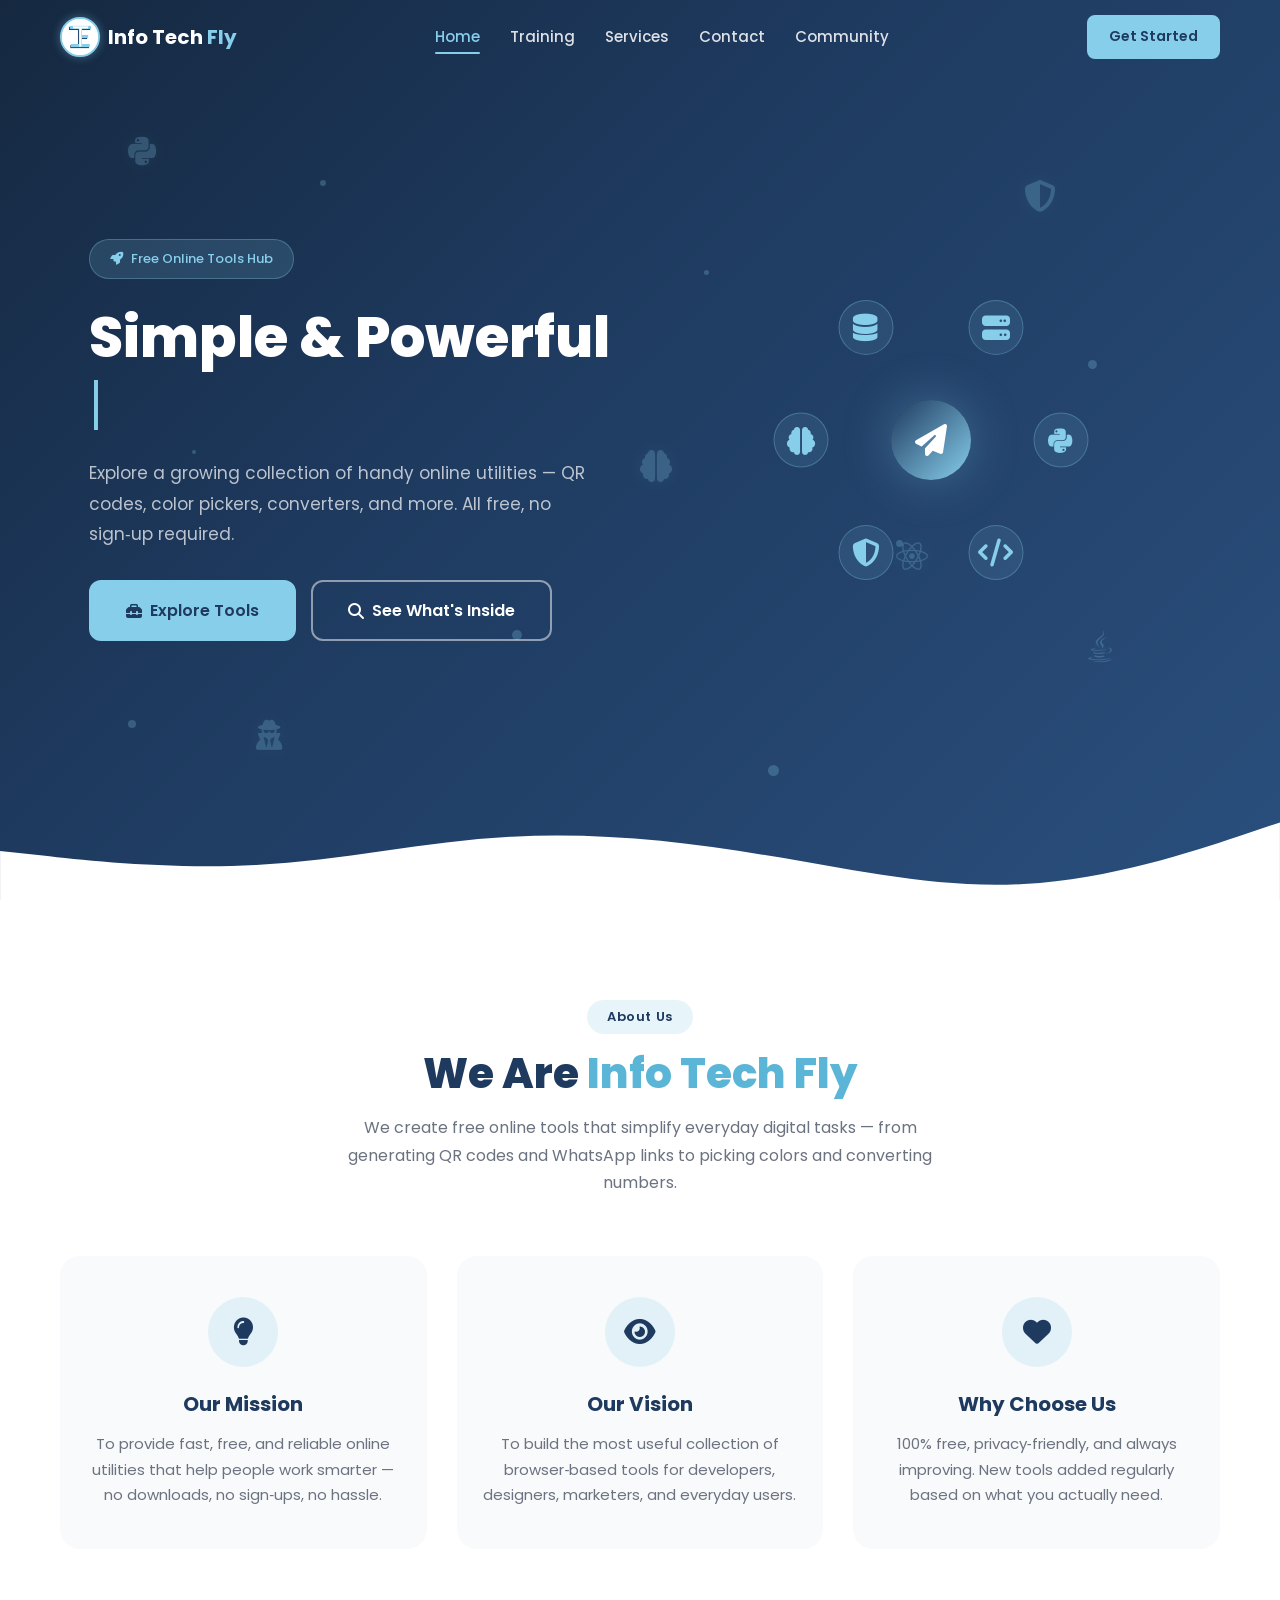
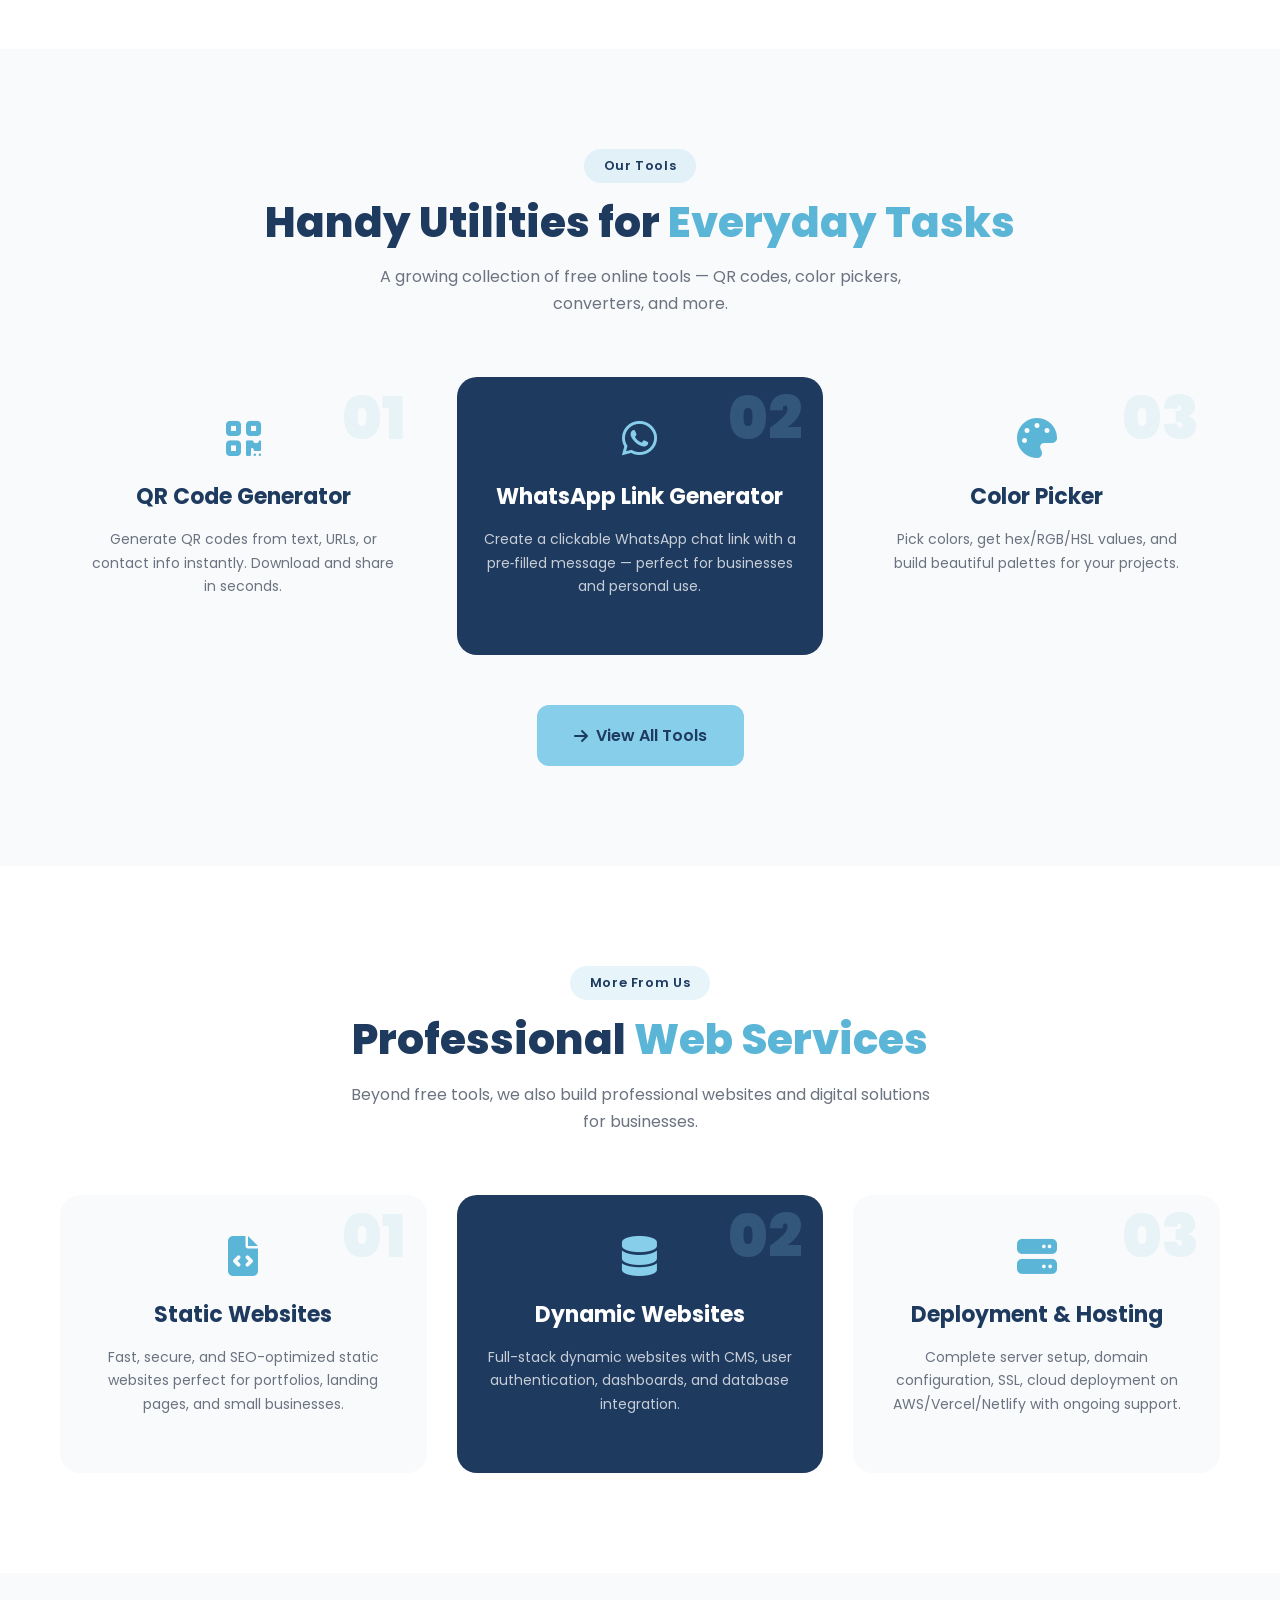
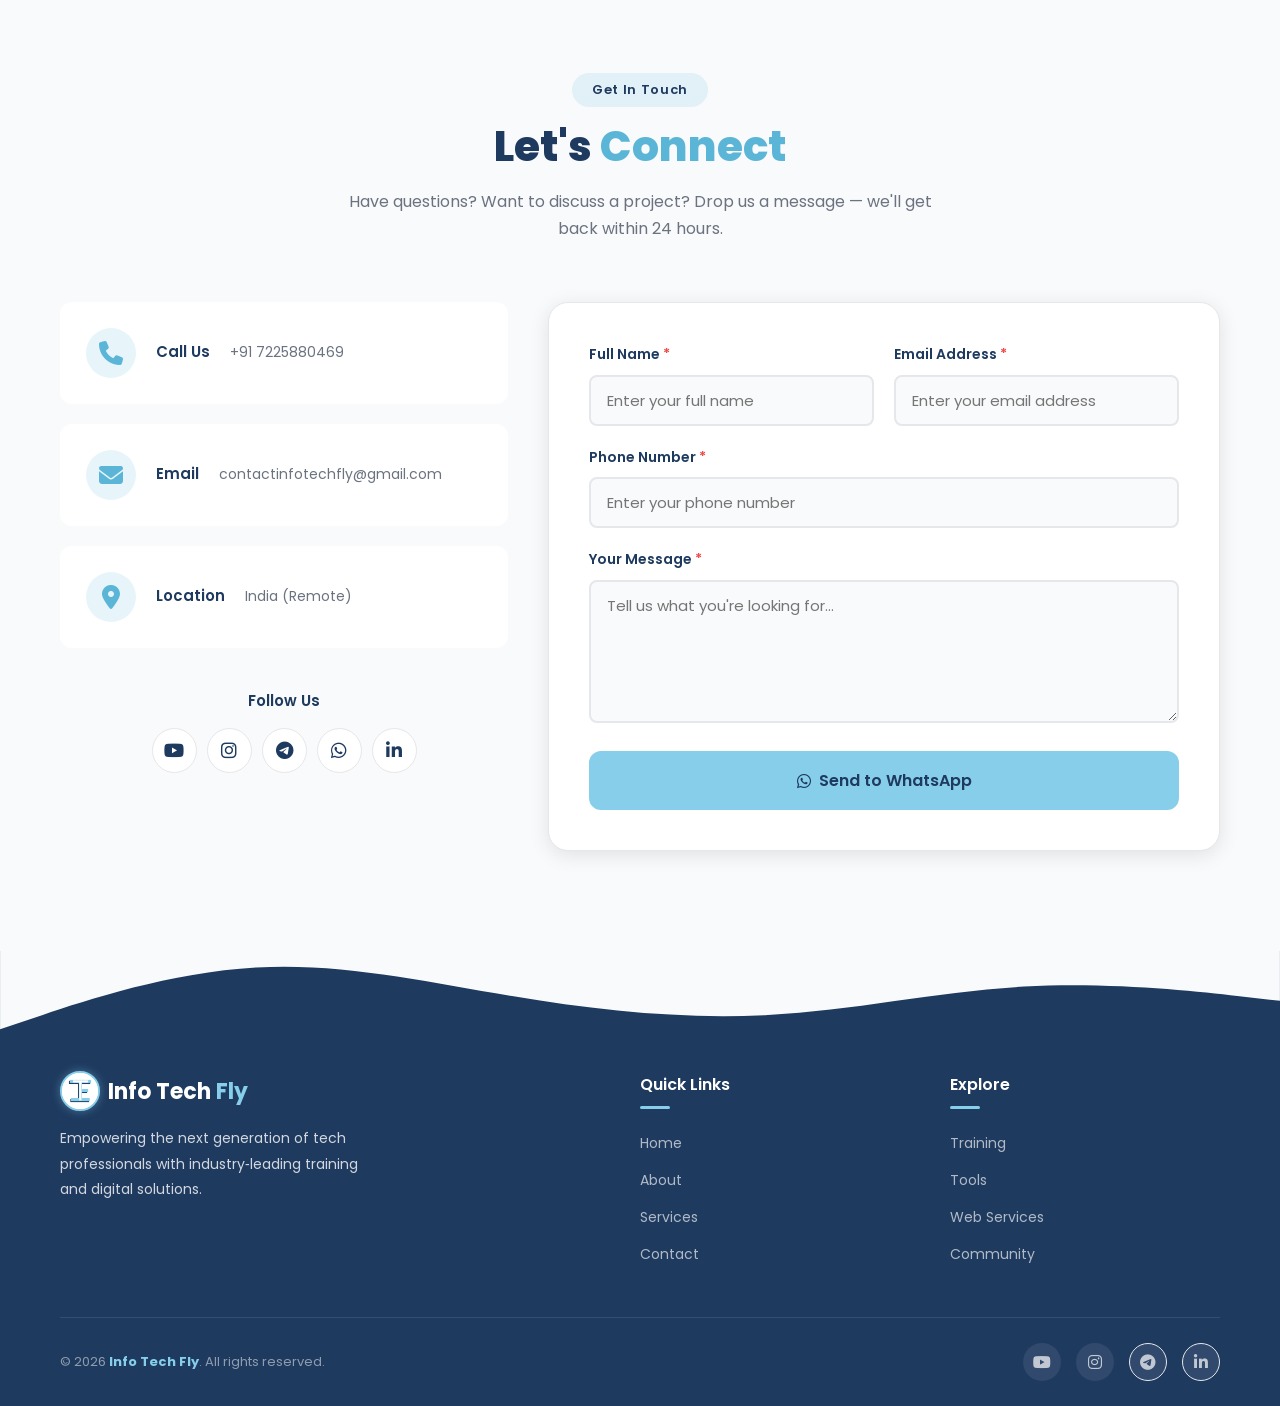
==== index.html @ 6c538e53 "Code" ====
<!DOCTYPE html>
<html lang="en">
    <head>
        <meta charset="UTF-8">
        <meta name="viewport" content="width=device-width, initial-scale=1.0">
        <!-- Google tag (gtag.js) -->
        <script async
            src="https://www.googletagmanager.com/gtag/js?id=G-BWQW6Z6Z4K"></script>
        <script>
  window.dataLayer = window.dataLayer || [];
  function gtag(){dataLayer.push(arguments);}
  gtag('js', new Date());

  gtag('config', 'G-BWQW6Z6Z4K');
</script>
        <link rel="icon" href="img/Logo.png" type="image/png">
        <meta name="description"
            content="Info Tech Fly - Free online tools: QR Generator, WhatsApp Link Generator, Color Picker, Number Converter, and more.">
        <meta name="author" content="Info Tech Fly">
        <title>Info Tech Fly | Free Online Tools</title>

        <!-- Google Fonts -->
        <link rel="preconnect" href="https://fonts.googleapis.com">
        <link rel="preconnect" href="https://fonts.gstatic.com" crossorigin>
        <link
            href="https://fonts.googleapis.com/css2?family=Poppins:wght@300;400;500;600;700;800;900&display=swap"
            rel="stylesheet">

        <!-- Font Awesome Icons -->
        <link rel="stylesheet"
            href="https://cdnjs.cloudflare.com/ajax/libs/font-awesome/6.5.1/css/all.min.css">

        <!-- Custom CSS -->
        <link rel="stylesheet" href="css/style.css">
    </head>
    <body>

        <!-- ═══════════════════════ NAVIGATION ═══════════════════════ -->
        <nav class="navbar" id="navbar">
            <div class="nav-container">
                <a href="index.html" class="nav-logo">
                    <div class="logo-circle">
                        <img src="img/Logo.png" alt="Info Tech Fly Logo">
                    </div>
                    <span>Info Tech <strong>Fly</strong></span>
                </a>
                <ul class="nav-menu" id="navMenu">
                    <li><a href="index.html"
                            class="nav-link active">Home</a></li>
                    <li><a href="training.html"
                            class="nav-link">Training</a></li>
                    <li><a href="services.html" class="nav-link">Services</a></li>
                    <li><a href="contact.html" class="nav-link">Contact</a></li>
                    <li><a href="community.html"
                            class="nav-link">Community</a></li>

                </ul>
                <div class="nav-cta">
                    <a href="contact.html" class="btn btn-sm btn-primary">Get
                        Started</a>
                </div>
                <div class="hamburger" id="hamburger">
                    <span></span><span></span><span></span>
                </div>
            </div>
        </nav>

        <!-- ═══════════════════════ HERO SECTION ═══════════════════════ -->
        <section class="hero" id="home">
            <div class="hero-particles">
                <span class="particle"
                    style="--x:10%;--y:80%;--s:8px;--d:6s;"></span>
                <span class="particle"
                    style="--x:25%;--y:20%;--s:6px;--d:8s;"></span>
                <span class="particle"
                    style="--x:40%;--y:70%;--s:10px;--d:5s;"></span>
                <span class="particle"
                    style="--x:55%;--y:30%;--s:5px;--d:9s;"></span>
                <span class="particle"
                    style="--x:70%;--y:60%;--s:7px;--d:7s;"></span>
                <span class="particle"
                    style="--x:85%;--y:40%;--s:9px;--d:6.5s;"></span>
                <span class="particle"
                    style="--x:15%;--y:50%;--s:4px;--d:10s;"></span>
                <span class="particle"
                    style="--x:60%;--y:85%;--s:11px;--d:5.5s;"></span>
            </div>

            <div class="hero-floating-icons">
                <i class="fa-brands fa-python floating-icon"
                    style="--duration:8s; --delay:0s; top:15%; left:10%;"></i>
                <i class="fa-brands fa-java floating-icon"
                    style="--duration:9s; --delay:1s; top:70%; left:85%;"></i>
                <i class="fa-solid fa-user-secret floating-icon"
                    style="--duration:7s; --delay:2s; top:80%; left:20%; font-size: 3rem;"></i>
                <i class="fa-solid fa-shield-halved floating-icon"
                    style="--duration:10s; --delay:0.5s; top:20%; left:80%;"></i>
                <i class="fa-solid fa-brain floating-icon"
                    style="--duration:6s; --delay:3s; top:50%; left:50%;"></i>
                <i class="fa-brands fa-react floating-icon"
                    style="--duration:11s; --delay:1.5s; top:60%; left:70%;"></i>
            </div>

            <div class="hero-container">
                <div class="hero-content">
                    <div class="hero-badge">
                        <i class="fa-solid fa-rocket"></i> Free Online Tools
                        Hub
                    </div>
                    <h1 class="hero-title">
                        Simple & Powerful<br>
                        <span class="typing-wrapper">
                            <span class="typing-text" id="typingText"></span>
                            <span class="cursor">|</span>
                        </span>
                    </h1>
                    <p class="hero-subtitle">
                        Explore a growing collection of handy online utilities
                        — QR codes, color pickers, converters, and more. All
                        free, no sign‑up required.
                    </p>
                    <div class="hero-buttons">
                        <a href="tools.html" class="btn btn-primary btn-lg">
                            <i class="fa-solid fa-toolbox"></i> Explore Tools
                        </a>
                        <a href="#tools-showcase"
                            class="btn btn-outline btn-lg">
                            <i class="fa-solid fa-magnifying-glass"></i> See
                            What's Inside
                        </a>
                    </div>
                </div>
                <div class="hero-visual">
                    <div class="hero-icon-orbit">
                        <i class="fa-brands fa-python orbit-icon"
                            style="--angle:0deg;--dist:130px;"></i>
                        <i class="fa-solid fa-code orbit-icon"
                            style="--angle:60deg;--dist:130px;"></i>
                        <i class="fa-solid fa-shield-halved orbit-icon"
                            style="--angle:120deg;--dist:130px;"></i>
                        <i class="fa-solid fa-brain orbit-icon"
                            style="--angle:180deg;--dist:130px;"></i>
                        <i class="fa-solid fa-database orbit-icon"
                            style="--angle:240deg;--dist:130px;"></i>
                        <i class="fa-solid fa-server orbit-icon"
                            style="--angle:300deg;--dist:130px;"></i>
                        <div class="orbit-center">
                            <i class="fa-solid fa-paper-plane fa-2x"></i>
                        </div>
                    </div>
                </div>
            </div>
            <div class="hero-wave">
                <svg viewBox="0 0 1440 120" xmlns="http://www.w3.org/2000/svg">
                    <path fill="#FFFFFF"
                        d="M0,64L48,69.3C96,75,192,85,288,80C384,75,480,53,576,48C672,43,768,53,864,69.3C960,85,1056,107,1152,101.3C1248,96,1344,64,1392,48L1440,32L1440,120L1392,120C1344,120,1248,120,1152,120C1056,120,960,120,864,120C768,120,672,120,576,120C480,120,384,120,288,120C192,120,96,120,48,120L0,120Z" />
                </svg>
            </div>
        </section>

        <!-- ═══════════════════════ ABOUT SECTION ═══════════════════════ -->
        <section class="about" id="about">
            <div class="container">
                <div class="section-header">
                    <span class="section-tag">About Us</span>
                    <h2 class="section-title">We Are <span
                            class="highlight">Info Tech Fly</span></h2>
                    <p class="section-desc">
                        We create free online tools that simplify everyday
                        digital tasks — from generating QR codes and WhatsApp
                        links to picking colors and converting numbers.
                    </p>
                </div>
                <div class="about-grid">
                    <div class="about-card">
                        <div class="about-icon-box">
                            <i class="fa-solid fa-lightbulb"></i>
                        </div>
                        <h3>Our Mission</h3>
                        <p>To provide fast, free, and reliable online utilities
                            that help people work smarter — no downloads, no
                            sign‑ups, no hassle.</p>
                    </div>
                    <div class="about-card">
                        <div class="about-icon-box">
                            <i class="fa-solid fa-eye"></i>
                        </div>
                        <h3>Our Vision</h3>
                        <p>To build the most useful collection of browser‑based
                            tools for developers, designers, marketers, and
                            everyday users.</p>
                    </div>
                    <div class="about-card">
                        <div class="about-icon-box">
                            <i class="fa-solid fa-heart"></i>
                        </div>
                        <h3>Why Choose Us</h3>
                        <p>100% free, privacy‑friendly, and always improving.
                            New tools added regularly based on what you
                            actually need.</p>
                    </div>
                </div>
            </div>
        </section>

        <!-- ═══════════════════════ TOOLS SHOWCASE ═══════════════════════ -->
        <section class="tools-section" id="tools-showcase">
            <div class="container">
                <div class="section-header">
                    <span class="section-tag">Our Tools</span>
                    <h2 class="section-title">Handy Utilities for <span
                            class="highlight">Everyday Tasks</span></h2>
                    <p class="section-desc">
                        A growing collection of free online tools — QR codes,
                        color pickers, converters, and more.
                    </p>
                </div>
                <div class="services-grid">
                    <div class="service-card">
                        <div class="service-number">01</div>
                        <i class="fa-solid fa-qrcode service-icon"></i>
                        <h3>QR Code Generator</h3>
                        <p>Generate QR codes from text, URLs, or contact info
                            instantly. Download and share in seconds.</p>
                    </div>
                    <div class="service-card featured-service">
                        <div class="service-number">02</div>
                        <i class="fa-brands fa-whatsapp service-icon"></i>
                        <h3>WhatsApp Link Generator</h3>
                        <p>Create a clickable WhatsApp chat link with a
                            pre‑filled message — perfect for businesses and
                            personal use.</p>
                    </div>
                    <div class="service-card">
                        <div class="service-number">03</div>
                        <i class="fa-solid fa-palette service-icon"></i>
                        <h3>Color Picker</h3>
                        <p>Pick colors, get hex/RGB/HSL values, and build
                            beautiful palettes for your projects.</p>
                    </div>
                </div>
                <div class="section-cta">
                    <a href="tools.html" class="btn btn-primary btn-lg">
                        <i class="fa-solid fa-arrow-right"></i> View All Tools
                    </a>
                </div>
            </div>
        </section>

        <!-- ═══════════════════════ WEB SERVICES SECTION ═══════════════════════ -->
        <section class="services" id="services">
            <div class="container">
                <div class="section-header">
                    <span class="section-tag">More From Us</span>
                    <h2 class="section-title">Professional <span
                            class="highlight">Web Services</span></h2>
                    <p class="section-desc">
                        Beyond free tools, we also build professional websites
                        and digital solutions for businesses.
                    </p>
                </div>
                <div class="services-grid">
                    <div class="service-card">
                        <div class="service-number">01</div>
                        <i class="fa-solid fa-file-code service-icon"></i>
                        <h3>Static Websites</h3>
                        <p>Fast, secure, and SEO-optimized static websites
                            perfect for portfolios, landing pages, and small
                            businesses.</p>
                    </div>
                    <div class="service-card featured-service">
                        <div class="service-number">02</div>
                        <i class="fa-solid fa-database service-icon"></i>
                        <h3>Dynamic Websites</h3>
                        <p>Full-stack dynamic websites with CMS, user
                            authentication, dashboards, and database
                            integration.</p>
                    </div>
                    <div class="service-card">
                        <div class="service-number">03</div>
                        <i class="fa-solid fa-server service-icon"></i>
                        <h3>Deployment & Hosting</h3>
                        <p>Complete server setup, domain configuration, SSL,
                            cloud deployment on AWS/Vercel/Netlify with ongoing
                            support.</p>
                    </div>
                </div>
            </div>
        </section>

        <!-- ═══════════════════════ CONTACT SECTION ═══════════════════════ -->
        <section class="contact" id="contact">
            <div class="container">
                <div class="section-header">
                    <span class="section-tag">Get In Touch</span>
                    <h2 class="section-title">Let's <span
                            class="highlight">Connect</span></h2>
                    <p class="section-desc">
                        Have questions? Want to discuss a project? Drop us a
                        message — we'll get back within 24 hours.
                    </p>
                </div>
                <div class="contact-grid">
                    <div class="contact-info">
                        <div class="contact-card">
                            <i class="fa-solid fa-phone"></i>
                            <h4>Call Us</h4>
                            <p>+91 7225880469</p>
                        </div>
                        <div class="contact-card">
                            <i class="fa-solid fa-envelope"></i>
                            <h4>Email</h4>
                            <p>contactinfotechfly@gmail.com
                            </p>
                        </div>
                        <div class="contact-card">
                            <i class="fa-solid fa-location-dot"></i>
                            <h4>Location</h4>
                            <p>India (Remote)</p>
                        </div>
                        <div class="contact-social">
                            <h4>Follow Us</h4>
                            <div class="social-links">
                                <a href="https://www.youtube.com/@InfoTechFly"
                                    target="_blank" rel="noopener"
                                    class="social-link" aria-label="YouTube">
                                    <i class="fa-brands fa-youtube"></i>
                                </a>
                                <a href="https://www.instagram.com/infotechfly/"
                                    target="_blank" rel="noopener"
                                    class="social-link" aria-label="Instagram">
                                    <i class="fa-brands fa-instagram"></i>
                                </a>
                                <a href="https://t.me/infotechfly"
                                    target="_blank" rel="noopener"
                                    class="social-link" aria-label="Telegram">
                                    <i class="fa-brands fa-telegram"></i>
                                </a>
                                <a href="https://wa.me/917225880469"
                                    target="_blank" rel="noopener"
                                    class="social-link" aria-label="WhatsApp">
                                    <i class="fa-brands fa-whatsapp"></i>
                                </a>
                                <a
                                    href="https://www.linkedin.com/company/infotechfly/"
                                    target="_blank" rel="noopener"
                                    class="social-link" aria-label="LinkedIn">
                                    <i class="fa-brands fa-linkedin-in"></i>
                                </a>
                            </div>
                        </div>
                    </div>
                    <div class="contact-form-wrapper">
                        <form class="contact-form" id="contactForm">
                            <div class="form-row">
                                <div class="form-group">
                                    <label for="name">Full Name
                                        <span>*</span></label>
                                    <input type="text" id="name" name="name"
                                        placeholder="Enter your full name"
                                        required>
                                </div>
                                <div class="form-group">
                                    <label for="email">Email Address
                                        <span>*</span></label>
                                    <input type="email" id="email" name="email"
                                        placeholder="Enter your email address"
                                        required>
                                </div>
                            </div>
                            <div class="form-group">
                                <label for="phone">Phone Number
                                    <span>*</span></label>
                                <input type="tel" id="phone" name="phone"
                                    placeholder="Enter your phone number"
                                    required>
                            </div>
                            <div class="form-group">
                                <label for="message">Your Message
                                    <span>*</span></label>
                                <textarea id="message" name="message" rows="5"
                                    placeholder="Tell us what you're looking for..."
                                    required></textarea>
                            </div>
                            <button type="submit"
                                class="btn btn-primary btn-lg btn-block">
                                <i class="fa-brands fa-whatsapp"></i> Send to
                                WhatsApp
                            </button>
                        </form>
                    </div>
                </div>
            </div>
        </section>

        <!-- ═══════════════════════ FOOTER ═══════════════════════ -->
        <footer class="footer">
            <div class="footer-wave">
                <svg viewBox="0 0 1440 120" xmlns="http://www.w3.org/2000/svg">
                    <path fill="#f9fafb"
                        d="M0,64L48,69.3C96,75,192,85,288,80C384,75,480,53,576,48C672,43,768,53,864,69.3C960,85,1056,107,1152,101.3C1248,96,1344,64,1392,48L1440,32L1440,120L1392,120C1344,120,1248,120,1152,120C1056,120,960,120,864,120C768,120,672,120,576,120C480,120,384,120,288,120C192,120,96,120,48,120L0,120Z" />
                </svg>
            </div>
            <div class="container">
                <div class="footer-grid">
                    <div class="footer-col footer-brand">
                        <a href="index.html" class="footer-logo">
                            <div class="logo-circle">
                                <img src="img/Logo.png"
                                    alt="Info Tech Fly Logo">
                            </div>
                            <span>Info Tech <strong>Fly</strong></span>
                        </a>
                        <p>Empowering the next generation of tech professionals
                            with industry‑leading training and digital
                            solutions.</p>
                    </div>
                    <div class="footer-col">
                        <h4>Quick Links</h4>
                        <ul>
                            <li><a href="index.html">Home</a></li>
                            <li><a href="#about">About</a></li>
                            <li><a href="services.html">Services</a></li>
                            <li><a href="contact.html">Contact</a></li>
                        </ul>
                    </div>
                    <div class="footer-col">
                        <h4>Explore</h4>
                        <ul>
                            <li><a href="training.html">Training</a></li>
                            <li><a href="tools.html">Tools</a></li>
                            <li><a href="#services">Web Services</a></li>
                            <li><a href="community.html">Community</a></li>
                        </ul>
                    </div>
                </div>
                <div class="footer-bottom">
                    <p>&copy; 2026 <strong>Info Tech Fly</strong>. All rights
                        reserved.</p>
                    <div class="footer-social">
                        <a href="https://www.youtube.com/@InfoTechFly"
                            target="_blank" rel="noopener"
                            aria-label="YouTube"><i
                                class="fa-brands fa-youtube"></i></a>
                        <a href="https://www.instagram.com/infotechfly/"
                            target="_blank" rel="noopener"
                            aria-label="Instagram"><i
                                class="fa-brands fa-instagram"></i></a>
                        <a href="https://t.me/infotechfly"
                            target="_blank" rel="noopener"
                            class="social-link" aria-label="Telegram">
                            <i class="fa-brands fa-telegram"></i>
                        </a>
                        <a
                            href="https://www.linkedin.com/company/infotechfly/"
                            target="_blank" rel="noopener"
                            class="social-link" aria-label="LinkedIn">
                            <i class="fa-brands fa-linkedin-in"></i>
                        </a>
                    </div>
                </div>
            </div>
        </footer>

        <!-- Custom JS -->
        <script src="js/script.js"></script>
    </body>
</html>
---- css/style.css ----
/* ═══════════════════════ INFO TECH FLY - FINAL RESPONSIVE CSS ═══════════════════════ */
/* Professional Grade | Fully Responsive | Optimized for All Devices */

/* ---------------------------------- BASE & RESET ---------------------------------- */
:root {
    --sky-blue: #87CEEB;
    --sky-blue-light: #b8e4f5;
    --sky-blue-dark: #5bb5d6;
    --deep-navy: #1E3A5F;
    --deep-navy-light: #2a4f7d;
    --deep-navy-dark: #152840;
    --white: #FFFFFF;
    --gray-50: #f9fafb;
    --gray-100: #f3f4f6;
    --gray-200: #e5e7eb;
    --gray-300: #d1d5db;
    --gray-500: #6b7280;
    --gray-700: #374151;
    --gray-900: #111827;
    --shadow-sm: 0 1px 3px rgba(0, 0, 0, 0.08);
    --shadow-md: 0 4px 20px rgba(0, 0, 0, 0.1);
    --shadow-lg: 0 10px 40px rgba(30, 58, 95, 0.15);
    --shadow-xl: 0 20px 60px rgba(30, 58, 95, 0.2);
    --radius-sm: 8px;
    --radius-md: 12px;
    --radius-lg: 20px;
    --radius-full: 50%;
    --transition: 0.3s cubic-bezier(0.4, 0, 0.2, 1);
    --font-main: 'Poppins', sans-serif;
}

*,
*::before,
*::after {
    margin: 0;
    padding: 0;
    box-sizing: border-box;
}

html {
    scroll-behavior: smooth;
    font-size: 62.5%; /* 1rem = 10px */
}

body {
    font-family: var(--font-main);
    font-size: 1.6rem;
    line-height: 1.7;
    color: var(--gray-700);
    background-color: var(--white);
    overflow-x: hidden;
    -webkit-font-smoothing: antialiased;
}

a {
    text-decoration: none;
    color: inherit;
}

ul {
    list-style: none;
}

img {
    max-width: 100%;
    display: block;
}

button,
input,
textarea {
    font-family: inherit;
    border: none;
    outline: none;
    background: none;
}

.container {
    max-width: 1200px;
    margin: 0 auto;
    padding: 0 2rem;
    width: 100%;
}

section {
    padding: 10rem 0;
}

/* ---------------------------------- TYPOGRAPHY & UTILITIES ---------------------------------- */
.section-header {
    text-align: center;
    margin-bottom: 6rem;
}

.section-tag {
    display: inline-block;
    background: rgba(135, 206, 235, 0.2);
    color: var(--deep-navy);
    padding: 0.6rem 2rem;
    border-radius: 50px;
    font-size: 1.3rem;
    font-weight: 600;
    letter-spacing: 0.05em;
    margin-bottom: 1.5rem;
}

.section-title {
    font-size: clamp(2.8rem, 5vw, 4.2rem);
    font-weight: 800;
    color: var(--deep-navy);
    margin-bottom: 1.5rem;
    line-height: 1.2;
}

.highlight {
    color: var(--sky-blue-dark);
    position: relative;
}

.section-desc {
    font-size: 1.6rem;
    color: var(--gray-500);
    max-width: 600px;
    margin: 0 auto;
}

.section-cta {
    text-align: center;
    margin-top: 5rem;
}

/* Buttons */
.btn {
    display: inline-flex;
    align-items: center;
    justify-content: center;
    gap: 0.8rem;
    padding: 1.2rem 2.8rem;
    font-weight: 600;
    border-radius: var(--radius-sm);
    border: 2px solid transparent;
    cursor: pointer;
    transition: var(--transition);
    font-size: 1.5rem;
    white-space: nowrap;
}

.btn-primary {
    background: var(--sky-blue);
    color: var(--deep-navy);
    border-color: var(--sky-blue);
}

.btn-primary:hover {
    background: var(--sky-blue-dark);
    border-color: var(--sky-blue-dark);
    transform: translateY(-3px);
    box-shadow: var(--shadow-lg);
}

.btn-outline {
    background: transparent;
    color: var(--white);
    border-color: rgba(255, 255, 255, 0.5);
}

.btn-outline:hover {
    background: var(--white);
    color: var(--deep-navy);
    border-color: var(--white);
    transform: translateY(-3px);
    box-shadow: var(--shadow-lg);
}

.btn-lg {
    padding: 1.5rem 3.5rem;
    font-size: 1.6rem;
    border-radius: var(--radius-md);
}

.btn-sm {
    padding: 0.8rem 2rem;
    font-size: 1.4rem;
}

.btn-block {
    width: 100%;
}

/* ---------------------------------- NAVIGATION ---------------------------------- */
.navbar {
    position: fixed;
    top: 0;
    left: 0;
    width: 100%;
    z-index: 1000;
    padding: 1.5rem 0;
    transition: var(--transition);
    background: transparent;
}

.navbar.scrolled {
    background: rgba(255, 255, 255, 0.95);
    backdrop-filter: blur(20px);
    -webkit-backdrop-filter: blur(20px);
    box-shadow: var(--shadow-sm);
    padding: 1rem 0;
}

.nav-container {
    max-width: 1200px;
    margin: 0 auto;
    padding: 0 2rem;
    display: flex;
    align-items: center;
    justify-content: space-between;
}

.nav-logo {
    display: flex;
    align-items: center;
    gap: 0.8rem;
    font-size: 2rem;
    font-weight: 700;
    color: var(--white);
    transition: var(--transition);
}

.navbar.scrolled .nav-logo {
    color: var(--deep-navy);
}

.logo-circle {
    width: 40px;
    height: 40px;
    border-radius: 50%;
    overflow: hidden;
    border: 2px solid var(--sky-blue);
    background: var(--white);
    display: flex;
    align-items: center;
    justify-content: center;
    box-shadow: 0 0 10px rgba(135, 206, 235, 0.4);
    transition: var(--transition);
    flex-shrink: 0;
}

.logo-circle img {
    width: 100%;
    height: 100%;
    object-fit: cover;
}

.nav-logo strong {
    color: var(--sky-blue);
}

.nav-menu {
    display: flex;
    align-items: center;
    gap: 3rem;
}

.nav-link {
    font-size: 1.5rem;
    font-weight: 500;
    color: rgba(255, 255, 255, 0.85);
    position: relative;
    padding: 0.5rem 0;
    transition: var(--transition);
}

.navbar.scrolled .nav-link {
    color: var(--gray-700);
}

.nav-link::after {
    content: '';
    position: absolute;
    bottom: -2px;
    left: 0;
    width: 0;
    height: 2px;
    background: var(--sky-blue);
    border-radius: 2px;
    transition: width 0.3s ease;
}

.nav-link:hover::after,
.nav-link.active::after {
    width: 100%;
}

.nav-link:hover,
.nav-link.active {
    color: var(--sky-blue);
}

.nav-cta .btn-sm {
    padding: 0.8rem 2rem;
    font-size: 1.4rem;
    border-radius: var(--radius-sm);
    font-weight: 600;
}

.hamburger {
    display: none;
    flex-direction: column;
    gap: 5px;
    cursor: pointer;
    z-index: 1001;
    background: transparent;
    padding: 5px;
}

.hamburger span {
    width: 28px;
    height: 3px;
    background: var(--sky-blue);
    border-radius: 3px;
    transition: all 0.3s ease;
}

.navbar.scrolled .hamburger span {
    background: var(--deep-navy);
}

.hamburger.active span:nth-child(1) {
    transform: rotate(45deg) translate(5px, 6px);
    background: var(--deep-navy);
}

.hamburger.active span:nth-child(2) {
    opacity: 0;
}

.hamburger.active span:nth-child(3) {
    transform: rotate(-45deg) translate(5px, -6px);
    background: var(--deep-navy);
}

.navbar.scrolled .hamburger.active span {
    background: var(--deep-navy);
}

/* ---------------------------------- HERO SECTION ---------------------------------- */
.hero {
    position: relative;
    min-height: 100vh;
    background: linear-gradient(135deg, var(--deep-navy-dark) 0%, var(--deep-navy) 40%, var(--deep-navy-light) 100%);
    display: flex;
    align-items: center;
    overflow: hidden;
    padding-top: 8rem;
}

.hero-particles {
    position: absolute;
    inset: 0;
    pointer-events: none;
}

.particle {
    position: absolute;
    left: var(--x);
    top: var(--y);
    width: var(--s);
    height: var(--s);
    background: rgba(135, 206, 235, 0.25);
    border-radius: 50%;
    animation: particleFloat var(--d) ease-in-out infinite;
}

@keyframes particleFloat {

    0%,
    100% {
        transform: translateY(0) scale(1);
        opacity: 0.3;
    }

    50% {
        transform: translateY(-30px) scale(1.5);
        opacity: 0.7;
    }
}

.hero-floating-icons {
    position: absolute;
    inset: 0;
    pointer-events: none;
    z-index: 1;
}

.floating-icon {
    position: absolute;
    font-size: 3.2rem;
    color: var(--sky-blue);
    opacity: 0.25;
    animation: floatIcon var(--duration) ease-in-out infinite;
    animation-delay: var(--delay);
    filter: drop-shadow(0 0 8px rgba(135, 206, 235, 0.3));
}

@keyframes floatIcon {

    0%,
    100% {
        transform: translateY(0) translateX(0) rotate(0deg);
    }

    25% {
        transform: translateY(-20px) translateX(15px) rotate(5deg);
    }

    50% {
        transform: translateY(10px) translateX(-10px) rotate(-5deg);
    }

    75% {
        transform: translateY(-15px) translateX(-20px) rotate(3deg);
    }
}

.hero-container {
    max-width: 1200px;
    margin: 0 auto;
    padding: 6rem 2rem;
    display: grid;
    grid-template-columns: 1fr 1fr;
    gap: 6rem;
    align-items: center;
}

.hero-content {
    position: relative;
    z-index: 2;
}

.hero-badge {
    display: inline-flex;
    align-items: center;
    gap: 0.8rem;
    background: rgba(135, 206, 235, 0.15);
    color: var(--sky-blue);
    padding: 0.8rem 2rem;
    border-radius: 50px;
    font-size: 1.3rem;
    font-weight: 500;
    margin-bottom: 2.5rem;
    border: 1px solid rgba(135, 206, 235, 0.3);
}

.hero-title {
    font-size: clamp(3.2rem, 5vw, 5.6rem);
    font-weight: 800;
    color: var(--white);
    line-height: 1.2;
    margin-bottom: 2rem;
}

.typing-wrapper {
    display: inline-block;
}

.typing-text {
    color: var(--sky-blue);
}

.cursor {
    color: var(--sky-blue);
    font-weight: 300;
    animation: blink 0.8s infinite;
}

@keyframes blink {

    0%,
    100% {
        opacity: 1;
    }

    50% {
        opacity: 0;
    }
}

.hero-subtitle {
    font-size: 1.7rem;
    color: rgba(255, 255, 255, 0.7);
    max-width: 520px;
    margin-bottom: 3rem;
    line-height: 1.8;
}

.hero-buttons {
    display: flex;
    gap: 1.5rem;
    flex-wrap: wrap;
}

.hero-visual {
    display: flex;
    align-items: center;
    justify-content: center;
    position: relative;
    z-index: 2;
}

.hero-icon-orbit {
    position: relative;
    width: 320px;
    height: 320px;
}

@property --angle {
    syntax: '<angle>';
    initial-value: 0deg;
    inherits: false;
}

.orbit-icon {
    position: absolute;
    top: 50%;
    left: 50%;
    font-size: 2.8rem;
    color: var(--sky-blue);
    background: rgba(135, 206, 235, 0.1);
    width: 55px;
    height: 55px;
    border-radius: var(--radius-full);
    display: flex;
    align-items: center;
    justify-content: center;
    border: 1px solid rgba(135, 206, 235, 0.3);
    animation: orbitSpin 12s linear infinite;
    transform: translate(-50%, -50%) rotate(var(--angle)) translateX(var(--dist)) rotate(calc(-1 * var(--angle)));
}

@keyframes orbitSpin {
    from {
        --angle: 0deg;
    }

    to {
        --angle: 360deg;
    }
}

@keyframes orbitSpinFallback {
    0% {
        transform: translate(-50%, -50%) rotate(0deg) translateX(var(--dist)) rotate(0deg);
    }

    100% {
        transform: translate(-50%, -50%) rotate(360deg) translateX(var(--dist)) rotate(-360deg);
    }
}

.orbit-center {
    position: absolute;
    top: 50%;
    left: 50%;
    transform: translate(-50%, -50%);
    width: 80px;
    height: 80px;
    background: linear-gradient(135deg, var(--deep-navy), var(--sky-blue));
    border-radius: var(--radius-full);
    display: flex;
    align-items: center;
    justify-content: center;
    color: var(--white);
    box-shadow: 0 0 50px rgba(135, 206, 235, 0.3);
    animation: centerPulse 2s ease-in-out infinite;
}

@keyframes centerPulse {

    0%,
    100% {
        box-shadow: 0 0 30px rgba(135, 206, 235, 0.3);
    }

    50% {
        box-shadow: 0 0 60px rgba(135, 206, 235, 0.6);
    }
}

.hero-wave {
    position: absolute;
    bottom: -1px;
    left: 0;
    width: 100%;
    z-index: 1;
}

.hero-wave svg {
    display: block;
    width: 100%;
    height: auto;
}

/* ---------------------------------- ABOUT SECTION ---------------------------------- */
.about {
    background: var(--white);
}

.about-grid {
    display: grid;
    grid-template-columns: repeat(3, 1fr);
    gap: 3rem;
}

.about-card {
    text-align: center;
    padding: 4rem 2.5rem;
    background: var(--gray-50);
    border-radius: var(--radius-lg);
    transition: var(--transition);
    border: 1px solid transparent;
}

.about-card:hover {
    transform: translateY(-8px);
    box-shadow: var(--shadow-lg);
    border-color: var(--sky-blue);
}

.about-icon-box {
    width: 70px;
    height: 70px;
    margin: 0 auto 2rem;
    background: rgba(135, 206, 235, 0.2);
    border-radius: var(--radius-full);
    display: flex;
    align-items: center;
    justify-content: center;
    font-size: 2.8rem;
    color: var(--deep-navy);
    transition: var(--transition);
}

.about-card:hover .about-icon-box {
    background: var(--sky-blue);
    color: var(--white);
}

.about-card h3 {
    font-size: 2rem;
    font-weight: 700;
    color: var(--deep-navy);
    margin-bottom: 1rem;
}

.about-card p {
    color: var(--gray-500);
    font-size: 1.5rem;
}

/* ---------------------------------- TOOLS SECTION ---------------------------------- */
.tools-section {
    background: var(--gray-50);
}

/* ---------------------------------- TRAINING SECTION (used by training.html) ---------------------------------- */
.training {
    background: var(--gray-50);
}

.training-grid {
    display: grid;
    grid-template-columns: repeat(3, 1fr);
    gap: 2.5rem;
}

.training-card {
    background: var(--white);
    border-radius: var(--radius-lg);
    padding: 3.5rem 2.5rem;
    text-align: center;
    transition: var(--transition);
    border: 2px solid transparent;
    position: relative;
    overflow: hidden;
}

.training-card:hover {
    transform: translateY(-6px);
    box-shadow: var(--shadow-xl);
    border-color: var(--sky-blue);
}

.card-icon {
    width: 75px;
    height: 75px;
    margin: 0 auto 2rem;
    background: linear-gradient(135deg, rgba(135, 206, 235, 0.3), rgba(30, 58, 95, 0.1));
    border-radius: var(--radius-full);
    display: flex;
    align-items: center;
    justify-content: center;
    font-size: 3.2rem;
    color: var(--deep-navy);
    transition: var(--transition);
}

.training-card:hover .card-icon {
    background: var(--deep-navy);
    color: var(--sky-blue);
}

.training-card h3 {
    font-size: 2rem;
    font-weight: 700;
    color: var(--deep-navy);
    margin-bottom: 1rem;
}

.training-card>p {
    color: var(--gray-500);
    font-size: 1.4rem;
    margin-bottom: 2rem;
    min-height: 6rem;
}

.card-features {
    text-align: left;
    margin-bottom: 2.5rem;
}

.card-features li {
    font-size: 1.4rem;
    color: var(--gray-700);
    padding: 0.6rem 0;
    display: flex;
    align-items: center;
    gap: 1rem;
}

.card-features li i {
    color: var(--sky-blue-dark);
    font-size: 1.3rem;
}

/* ---------------------------------- SERVICES SECTION ---------------------------------- */
.services {
    background: var(--white);
}

.services-grid {
    display: grid;
    grid-template-columns: repeat(3, 1fr);
    gap: 3rem;
}

.service-card {
    text-align: center;
    padding: 4rem 2.5rem;
    border-radius: var(--radius-lg);
    background: var(--gray-50);
    position: relative;
    transition: var(--transition);
    border: 1px solid transparent;
}

.service-card.featured-service {
    background: var(--deep-navy);
    color: var(--white);
    transform: scale(1.03);
}

.service-card:hover {
    transform: translateY(-8px);
    box-shadow: var(--shadow-lg);
    border-color: var(--sky-blue);
}

.service-number {
    font-size: 6rem;
    font-weight: 900;
    color: rgba(135, 206, 235, 0.15);
    position: absolute;
    top: 1rem;
    right: 2rem;
    line-height: 1;
}

.service-card.featured-service .service-number {
    color: rgba(135, 206, 235, 0.2);
}

.service-icon {
    font-size: 4rem;
    color: var(--sky-blue-dark);
    margin-bottom: 2rem;
}

.service-card.featured-service .service-icon {
    color: var(--sky-blue);
}

.service-card h3 {
    font-size: 2.2rem;
    font-weight: 700;
    margin-bottom: 1.2rem;
}

.service-card.featured-service h3 {
    color: var(--white);
}

.service-card:not(.featured-service) h3 {
    color: var(--deep-navy);
}

.service-card p {
    font-size: 1.4rem;
    margin-bottom: 1.5rem;
}

.service-card.featured-service p {
    color: rgba(255, 255, 255, 0.75);
}

.service-card:not(.featured-service) p {
    color: var(--gray-500);
}

/* ---------------------------------- CONTACT SECTION ---------------------------------- */
.contact {
    background: var(--gray-50);
}

.contact-grid {
    display: grid;
    grid-template-columns: 1fr 1.5fr;
    gap: 4rem;
    align-items: start;
}

.contact-info {
    display: flex;
    flex-direction: column;
    gap: 2rem;
}

.contact-card {
    background: var(--white);
    padding: 2.5rem;
    border-radius: var(--radius-md);
    display: flex;
    align-items: center;
    gap: 2rem;
    transition: var(--transition);
    border: 1px solid transparent;
}

.contact-card:hover {
    border-color: var(--sky-blue);
    box-shadow: var(--shadow-md);
}

.contact-card i {
    font-size: 2.4rem;
    color: var(--sky-blue-dark);
    width: 50px;
    height: 50px;
    background: rgba(135, 206, 235, 0.2);
    border-radius: var(--radius-full);
    display: flex;
    align-items: center;
    justify-content: center;
    flex-shrink: 0;
}

.contact-card h4 {
    font-size: 1.5rem;
    font-weight: 600;
    color: var(--deep-navy);
    margin-bottom: 0.3rem;
}

.contact-card p {
    font-size: 1.4rem;
    color: var(--gray-500);
}

.contact-social {
    text-align: center;
    padding: 2rem;
}

.contact-social h4 {
    font-size: 1.5rem;
    font-weight: 600;
    color: var(--deep-navy);
    margin-bottom: 1.5rem;
}

.social-links {
    display: flex;
    gap: 1rem;
    justify-content: center;
    flex-wrap: wrap;
}

.social-link {
    width: 45px;
    height: 45px;
    background: var(--white);
    border-radius: var(--radius-full);
    display: flex;
    align-items: center;
    justify-content: center;
    font-size: 1.8rem;
    color: var(--deep-navy);
    transition: var(--transition);
    border: 1px solid var(--gray-200);
}

.social-link:hover {
    background: var(--sky-blue);
    color: var(--deep-navy);
    border-color: var(--sky-blue);
    transform: translateY(-4px);
    box-shadow: var(--shadow-md);
}

.contact-form-wrapper {
    background: var(--white);
    padding: 4rem;
    border-radius: var(--radius-lg);
    box-shadow: var(--shadow-md);
    border: 1px solid var(--gray-200);
}

.contact-form .form-row {
    display: grid;
    grid-template-columns: 1fr 1fr;
    gap: 2rem;
}

.form-group {
    margin-bottom: 2rem;
}

.form-group label {
    display: block;
    font-size: 1.4rem;
    font-weight: 600;
    color: var(--deep-navy);
    margin-bottom: 0.8rem;
}

.form-group label span {
    color: #ef4444;
}

.form-group input,
.form-group textarea {
    width: 100%;
    padding: 1.2rem 1.6rem;
    border: 2px solid var(--gray-200);
    border-radius: var(--radius-sm);
    font-size: 1.5rem;
    color: var(--gray-900);
    transition: var(--transition);
    background: var(--gray-50);
    outline: none;
}

.form-group input:focus,
.form-group textarea:focus {
    border-color: var(--sky-blue);
    background: var(--white);
    box-shadow: 0 0 0 3px rgba(135, 206, 235, 0.15);
}

/* ---------------------------------- FOOTER ---------------------------------- */
.footer {
    position: relative;
    background: var(--deep-navy);
    color: rgba(255, 255, 255, 0.8);
    padding-top: 120px;
    padding-bottom: 0;
}

.footer-wave {
    position: absolute;
    top: 0;
    left: 0;
    width: 100%;
    overflow: hidden;
    line-height: 0;
    transform: rotate(180deg);
    z-index: 0;
}

.footer-wave svg {
    display: block;
    width: 100%;
    height: auto;
}

.footer .container {
    position: relative;
    z-index: 1;
}

.footer-grid {
    display: grid;
    grid-template-columns: 2fr 1fr 1fr;
    gap: 4rem;
    margin-bottom: 4rem;
}

.footer-logo {
    display: flex;
    align-items: center;
    gap: 0.8rem;
    font-size: 2.2rem;
    font-weight: 700;
    color: var(--white);
    margin-bottom: 1.5rem;
}

.footer-logo .logo-circle {
    border-color: var(--sky-blue);
    box-shadow: 0 0 10px rgba(135, 206, 235, 0.4);
}

.footer-logo strong {
    color: var(--sky-blue);
}

.footer-brand p {
    font-size: 1.4rem;
    line-height: 1.8;
    max-width: 300px;
}

.footer-col h4 {
    color: var(--white);
    font-size: 1.6rem;
    font-weight: 600;
    margin-bottom: 2rem;
    position: relative;
    padding-bottom: 1rem;
}

.footer-col h4::after {
    content: '';
    position: absolute;
    bottom: 0;
    left: 0;
    width: 30px;
    height: 3px;
    background: var(--sky-blue);
    border-radius: 2px;
}

.footer-col ul li {
    margin-bottom: 1rem;
}

.footer-col ul li a {
    font-size: 1.4rem;
    color: rgba(255, 255, 255, 0.65);
    transition: var(--transition);
}

.footer-col ul li a:hover {
    color: var(--sky-blue);
    padding-left: 5px;
}

.footer-bottom {
    border-top: 1px solid rgba(255, 255, 255, 0.1);
    padding: 2.5rem 0;
    display: flex;
    align-items: center;
    justify-content: space-between;
    flex-wrap: wrap;
    gap: 1.5rem;
}

.footer-bottom p {
    font-size: 1.3rem;
    color: rgba(255, 255, 255, 0.5);
}

.footer-bottom strong {
    color: var(--sky-blue);
}

.footer-social {
    display: flex;
    gap: 1.5rem;
}

.footer-social a {
    width: 38px;
    height: 38px;
    background: rgba(255, 255, 255, 0.08);
    border-radius: var(--radius-full);
    display: flex;
    align-items: center;
    justify-content: center;
    font-size: 1.6rem;
    color: rgba(255, 255, 255, 0.7);
    transition: var(--transition);
}

.footer-social a:hover {
    background: var(--sky-blue);
    color: var(--deep-navy);
    transform: translateY(-3px);
}

/* ---------------------------------- SCROLL REVEAL ANIMATION ---------------------------------- */
.reveal {
    opacity: 0;
    transform: translateY(40px);
    transition: opacity 0.7s ease, transform 0.7s ease;
}

.reveal.visible {
    opacity: 1;
    transform: translateY(0);
}

/* ---------------------------------- RESPONSIVE BREAKPOINTS ---------------------------------- */

/* Tablets and small desktops (max-width: 1024px) */
@media (max-width: 1024px) {
    .hero-container {
        grid-template-columns: 1fr;
        text-align: center;
        gap: 4rem;
    }

    .hero-subtitle {
        margin: 0 auto 3rem;
    }

    .hero-buttons {
        justify-content: center;
    }

    .hero-visual {
        display: none;
    }

    .hero-floating-icons {
        display: none;
    }

    .training-grid {
        grid-template-columns: repeat(2, 1fr);
    }

    .footer-grid {
        grid-template-columns: 1fr 1fr;
        gap: 3rem;
    }
}

/* Mobile landscape & tablets (max-width: 768px) */
@media (max-width: 768px) {
    html {
        font-size: 58%;
    }

    section {
        padding: 7rem 0;
    }

    .nav-menu {
        position: fixed;
        top: 0;
        right: -100%;
        width: 280px;
        height: 100vh;
        background: var(--white);
        flex-direction: column;
        padding: 8rem 3rem 3rem;
        gap: 2rem;
        box-shadow: var(--shadow-xl);
        transition: 0.4s ease;
        z-index: 1000;
    }

    .nav-menu.active {
        right: 0;
    }

    .nav-menu .nav-link {
        color: var(--deep-navy);
        font-size: 1.7rem;
    }

    .nav-cta {
        display: none;
    }

    .hamburger {
        display: flex;
    }

    .training-grid {
        grid-template-columns: 1fr;
        max-width: 450px;
        margin: 0 auto;
    }

    .services-grid {
        grid-template-columns: 1fr;
        max-width: 450px;
        margin: 0 auto;
    }

    .service-card.featured-service {
        transform: scale(1);
    }

    .about-grid {
        grid-template-columns: 1fr;
        max-width: 450px;
        margin: 0 auto;
    }

    .contact-grid {
        grid-template-columns: 1fr;
        gap: 3rem;
    }

    .contact-form .form-row {
        grid-template-columns: 1fr;
        gap: 0;
    }

    .footer-grid {
        grid-template-columns: 1fr;
        text-align: center;
    }

    .footer-col h4::after {
        left: 50%;
        transform: translateX(-50%);
    }

    .footer-brand p {
        max-width: 100%;
        margin: 0 auto;
    }

    .footer-logo {
        justify-content: center;
    }

    .footer-bottom {
        flex-direction: column;
        text-align: center;
    }

    .hero-badge {
        font-size: 1.2rem;
    }
}

/* Small phones (max-width: 480px) */
@media (max-width: 480px) {
    .hero-buttons {
        flex-direction: column;
        align-items: center;
        width: 100%;
    }

    .hero-buttons .btn {
        width: 100%;
        white-space: normal;
        padding: 1.2rem 2rem;
    }

    .hero-title {
        font-size: 3rem;
    }

    .hero-subtitle {
        font-size: 1.5rem;
    }

    .section-title {
        font-size: 2.5rem;
    }

    .contact-form-wrapper {
        padding: 2.5rem;
    }

    .contact-card {
        flex-direction: column;
        text-align: center;
        padding: 2rem;
    }

    .contact-card i {
        margin-bottom: 1rem;
    }

    .training-card,
    .service-card,
    .about-card {
        padding: 2.5rem 1.5rem;
    }

    .card-features li {
        font-size: 1.3rem;
    }

    .orbit-center {
        width: 60px;
        height: 60px;
    }

    .footer-wave svg {
        height: 40px;
    }

    .footer {
        padding-top: 80px;
    }
}

/* Large desktops (min-width: 1400px) */
@media (min-width: 1400px) {
    .container {
        max-width: 1300px;
    }

    .hero-container {
        gap: 8rem;
    }

    .hero-title {
        font-size: 6rem;
    }
}

/* Toast notification */
.form-toast {
    position: fixed;
    bottom: 30px;
    right: 30px;
    padding: 1.4rem 2.4rem;
    border-radius: 8px;
    font-size: 1.4rem;
    font-weight: 600;
    z-index: 9999;
    animation: slideInUp 0.4s ease;
    color: #fff;
    background: #10b981;
    box-shadow: 0 8px 25px rgba(0, 0, 0, 0.2);
}

@keyframes slideInUp {
    from {
        transform: translateY(60px);
        opacity: 0;
    }

    to {
        transform: translateY(0);
        opacity: 1;
    }
}

/* misc helpers */
button {
    cursor: pointer;
}

img {
    height: auto;
}

/* ═══════════════════════ TRAINING PAGE ADDITIONS ═══════════════════════ */
/* Used only by training.html — no impact on home page */

#training-hero .hero-container {
    grid-template-columns: 1fr;
}

#training-hero .hero-content {
    margin: 0 auto;
}

#cta .container > div:last-child {
    margin-top: 1rem;
}

@media (max-width: 480px) {
    #training-hero {
        padding-top: 10rem;
    }

    #training-hero .hero-title {
        font-size: 2.6rem;
    }
}
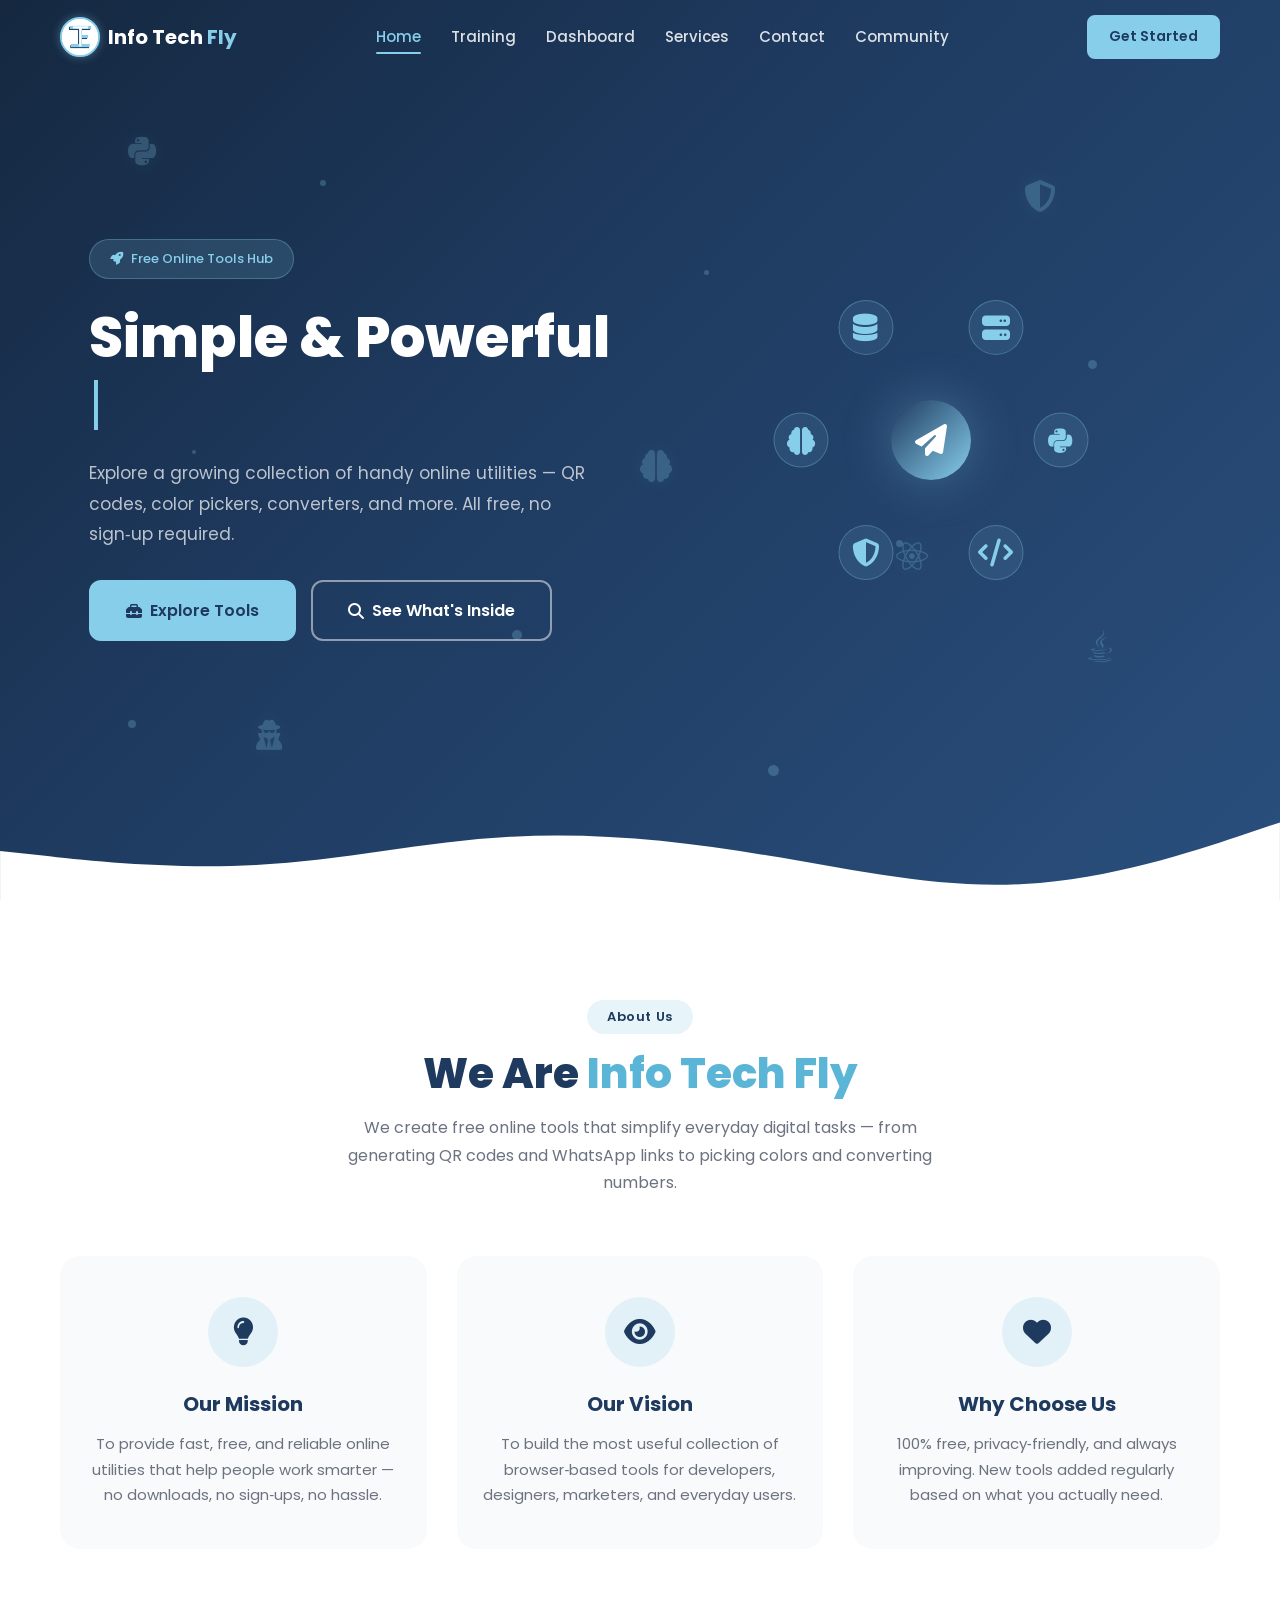
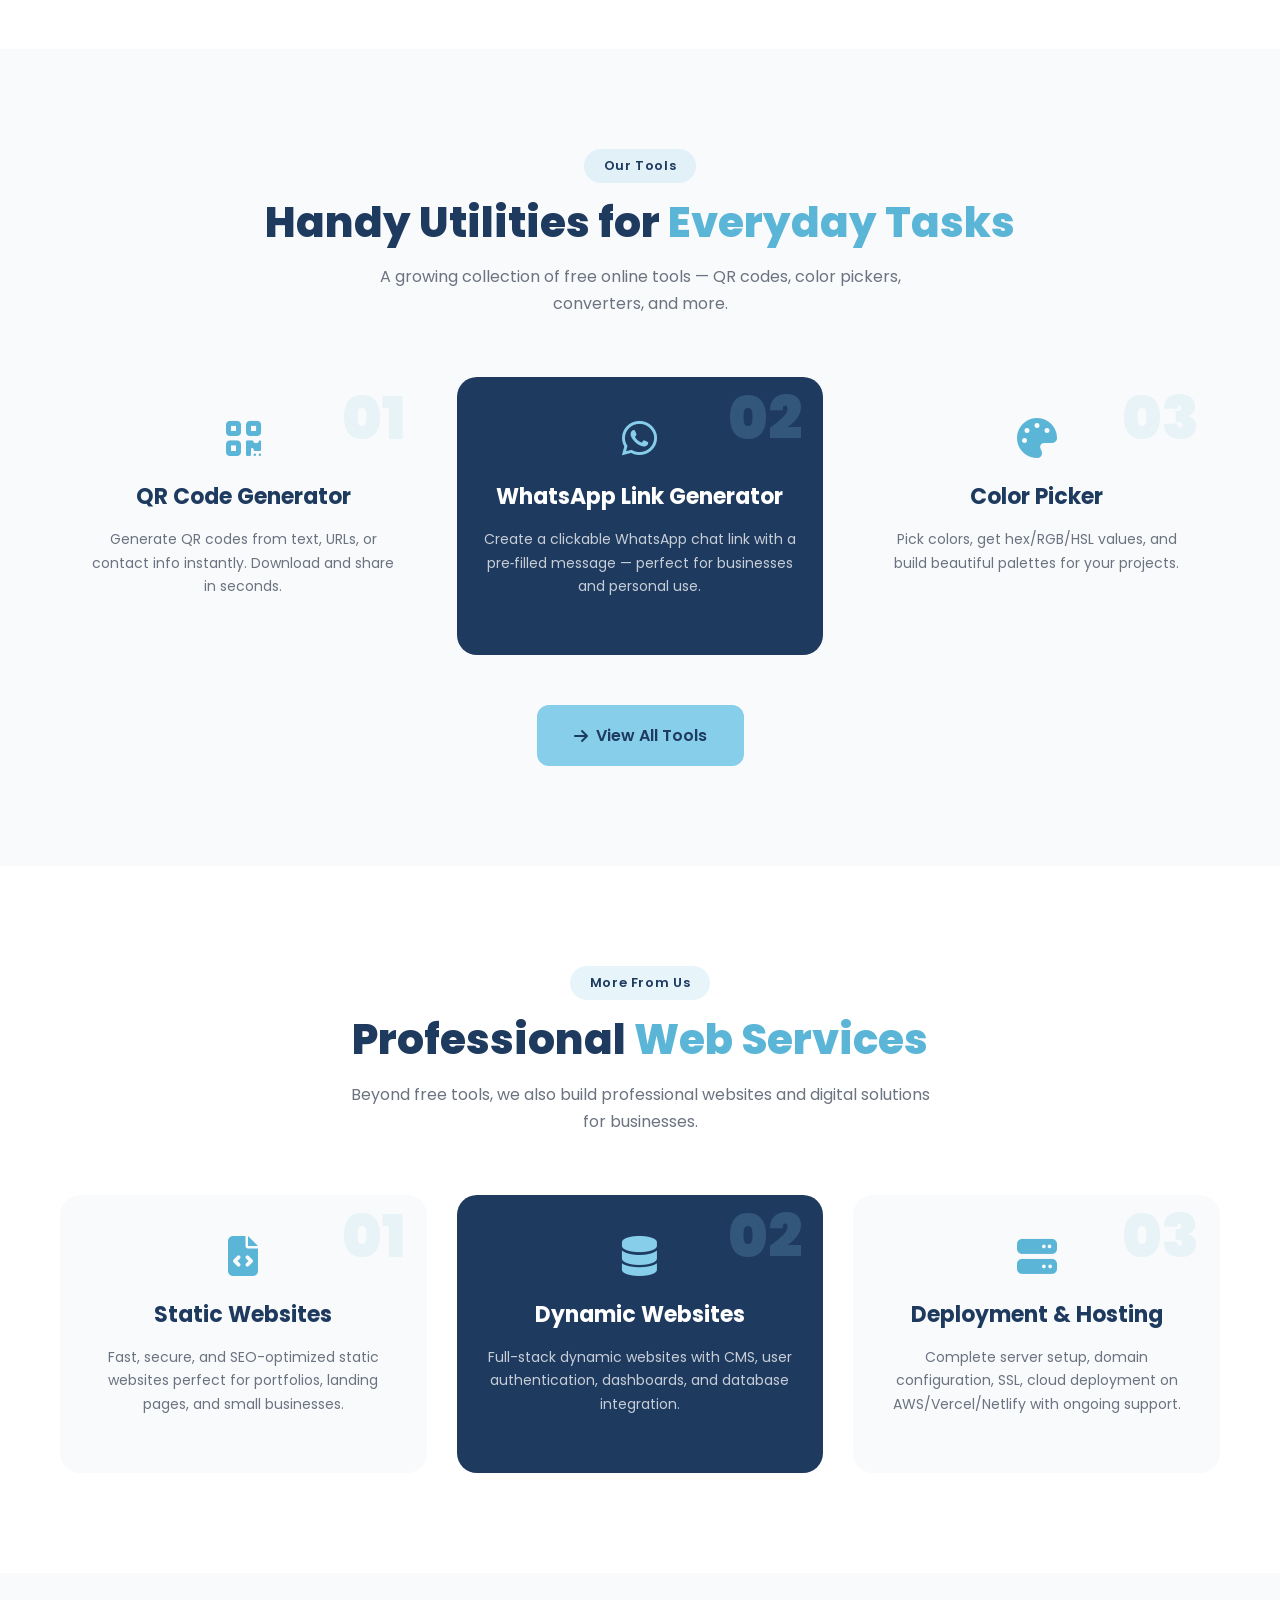
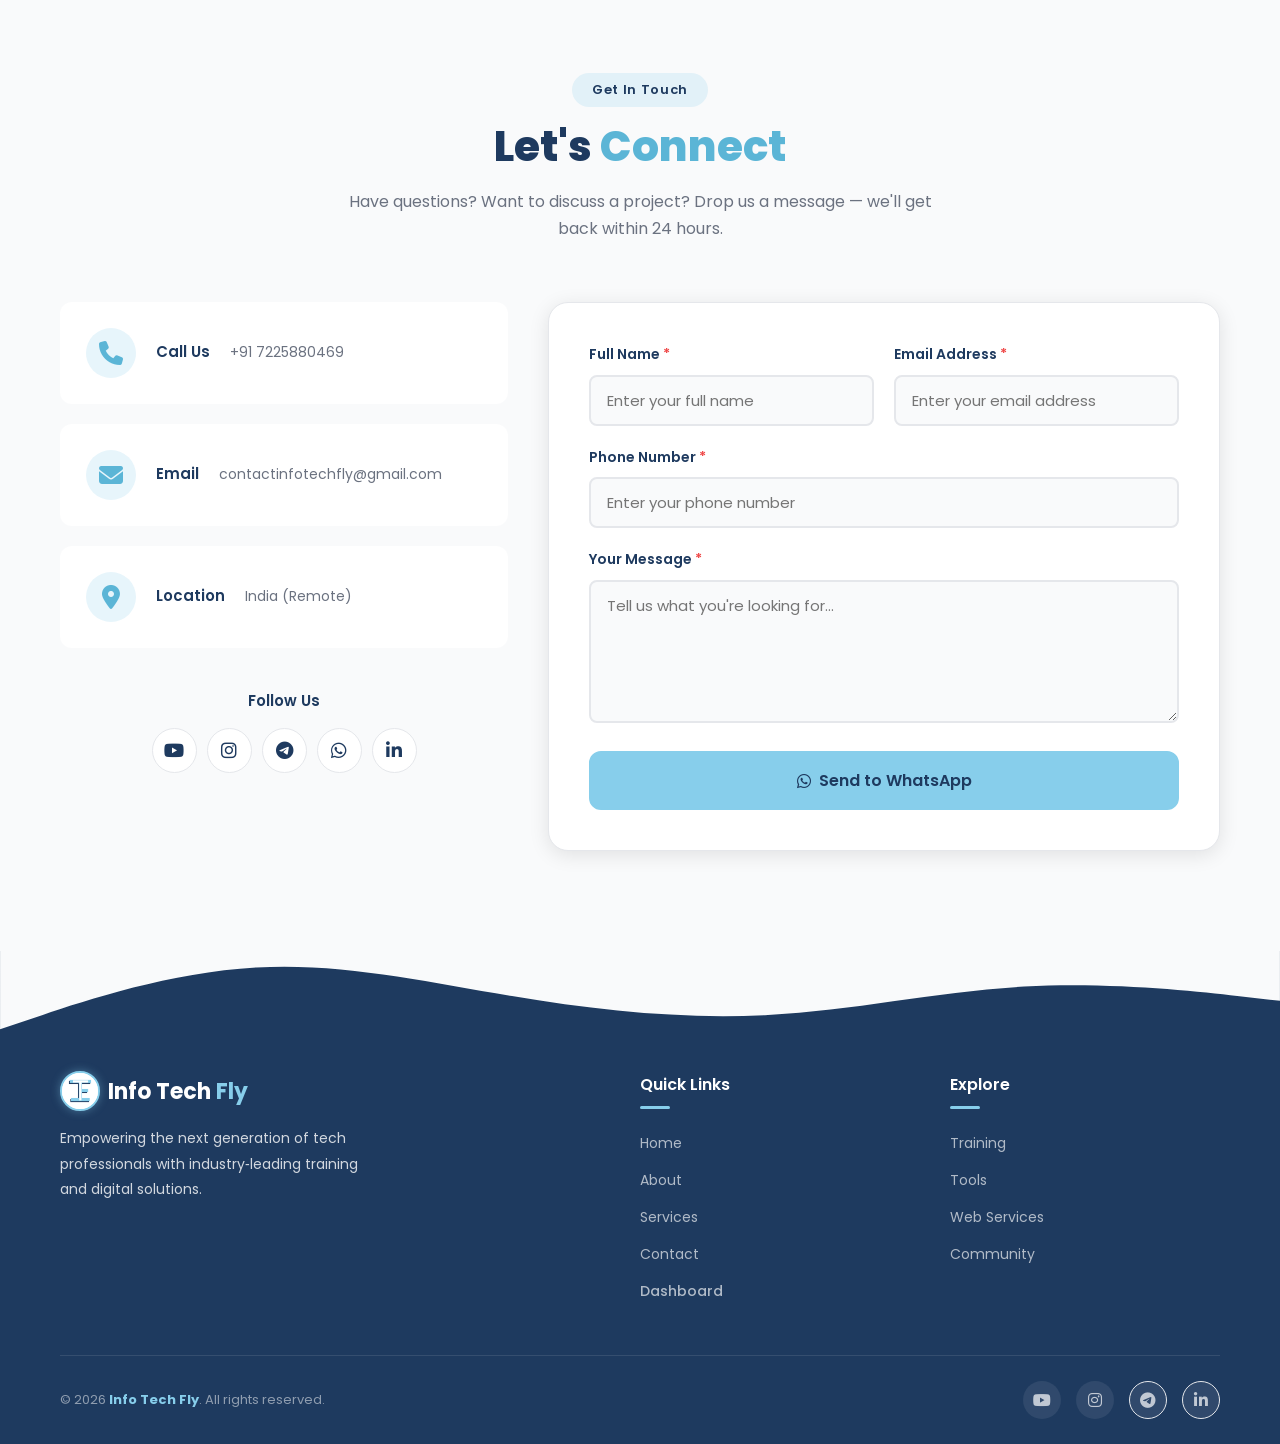
==== commit 39e2210f: "Add Dashboard link to navigation menu" ====
--- a/index.html
+++ b/index.html
@@ -49,6 +49,8 @@
                             class="nav-link active">Home</a></li>
                     <li><a href="training.html"
                             class="nav-link">Training</a></li>
+                            <li><a href="https://dashboard.infotechfly.com/"
+                            class="nav-link" target="_blank">Dashboard</a></li>
                     <li><a href="services.html" class="nav-link">Services</a></li>
                     <li><a href="contact.html" class="nav-link">Contact</a></li>
                     <li><a href="community.html"
@@ -422,6 +424,8 @@
                             <li><a href="#about">About</a></li>
                             <li><a href="services.html">Services</a></li>
                             <li><a href="contact.html">Contact</a></li>
+                            <li><a href="https://dashboard.infotechfly.com/"
+                            class="nav-link" target="_blank">Dashboard</a></li>
                         </ul>
                     </div>
                     <div class="footer-col">
@@ -465,4 +469,4 @@
         <!-- Custom JS -->
         <script src="js/script.js"></script>
     </body>
-</html>+</html>
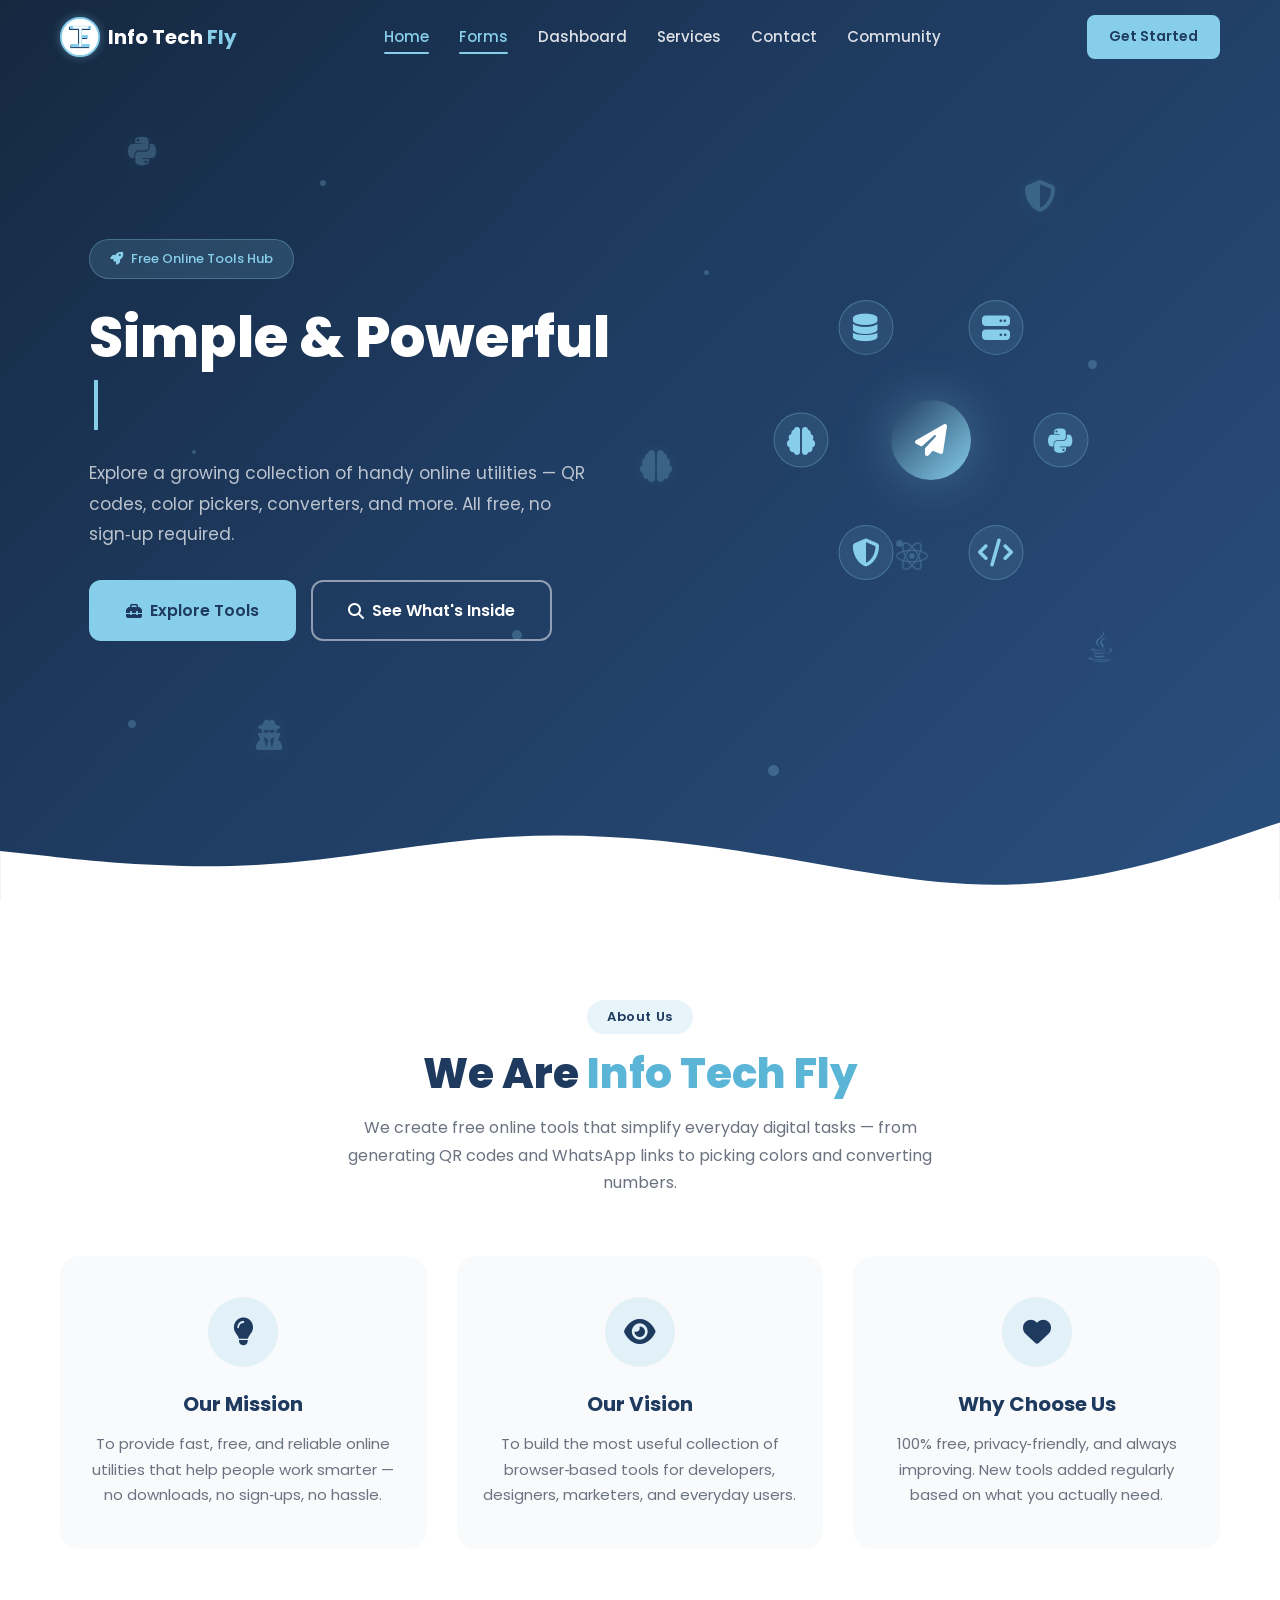
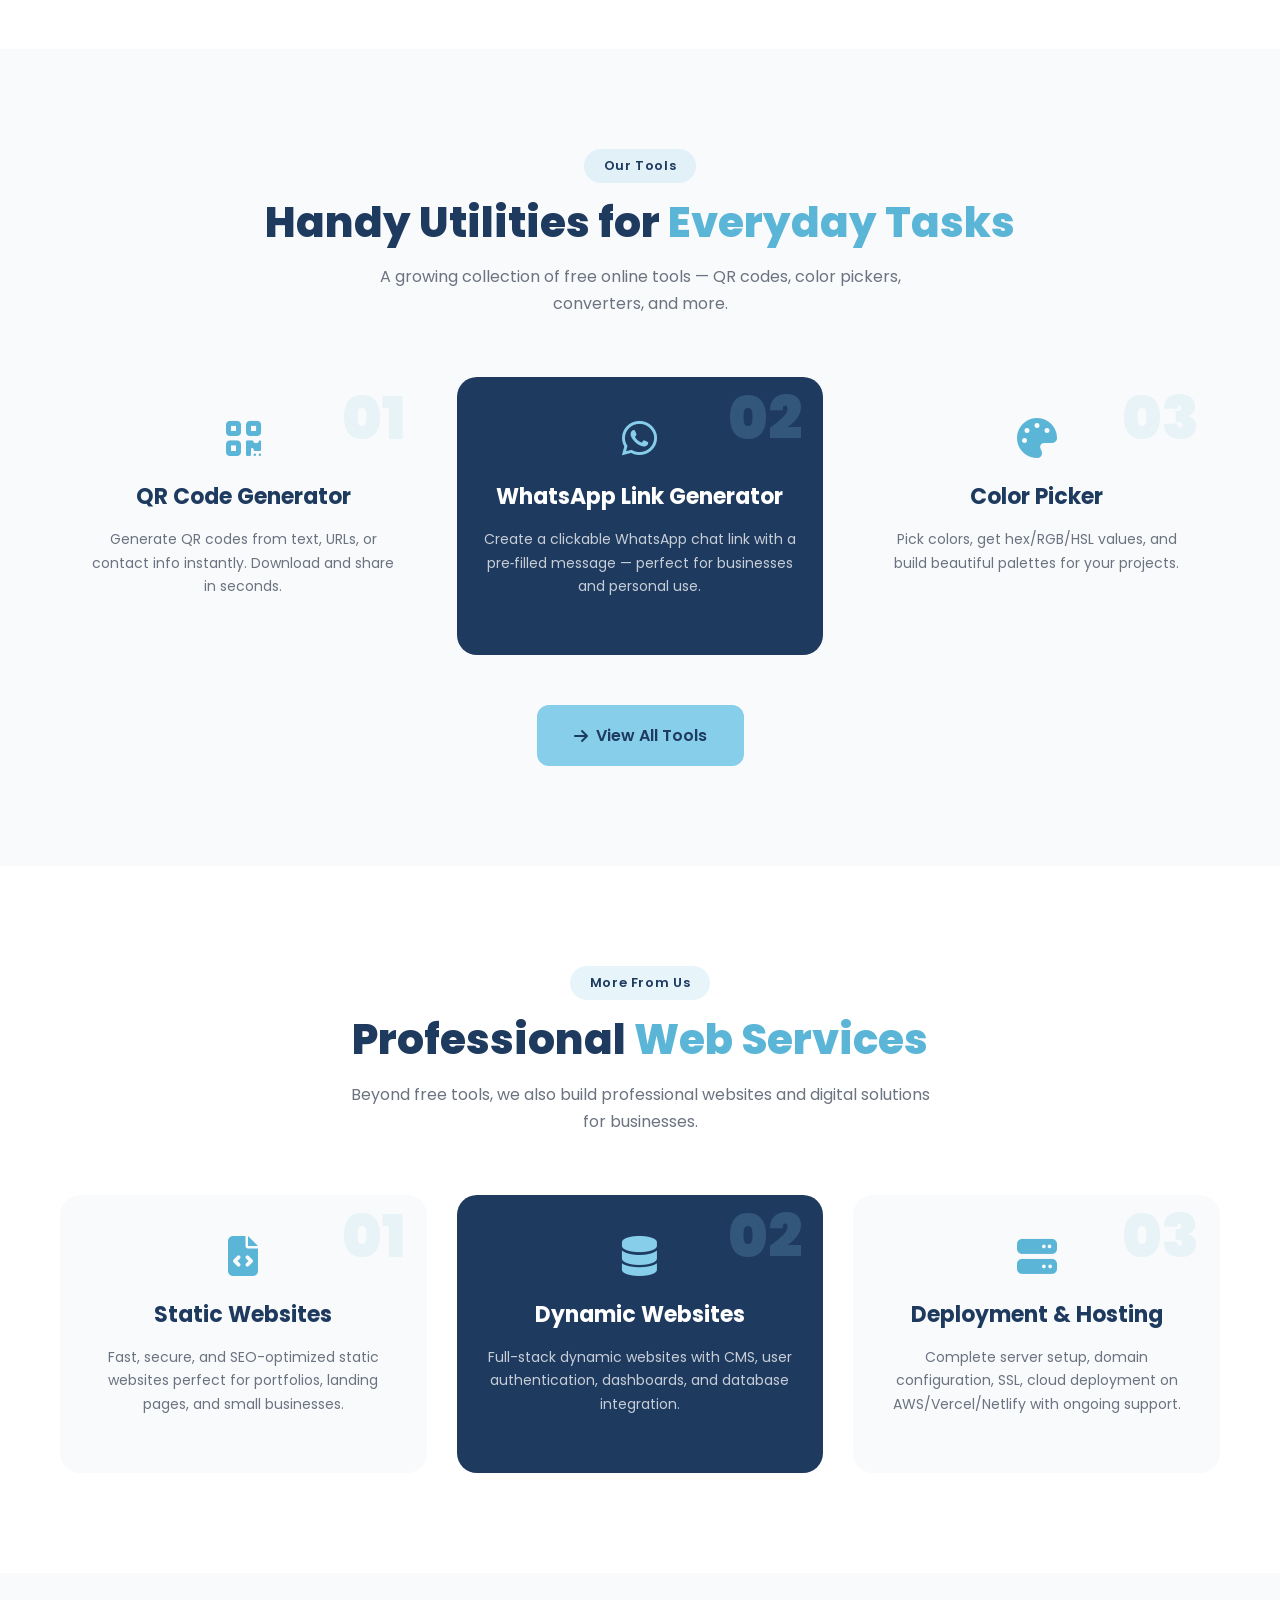
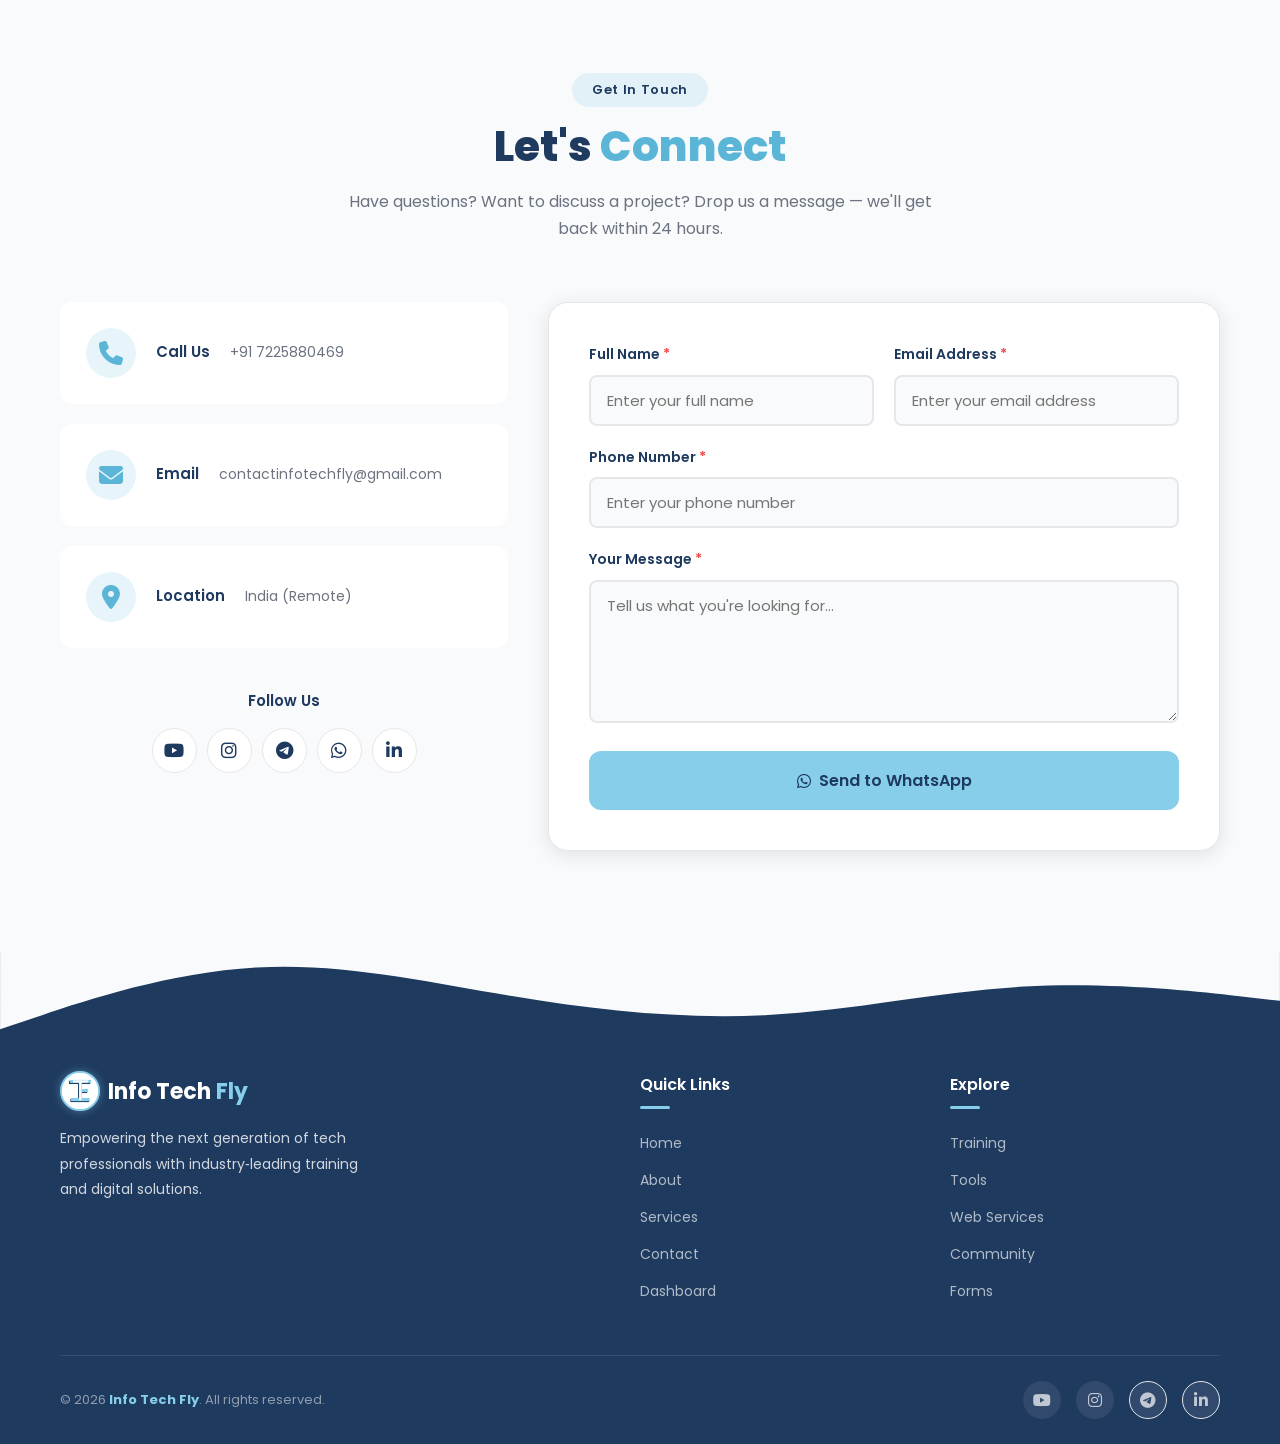
==== commit 7565939c: "Update navigation links in index.html" ====
--- a/index.html
+++ b/index.html
@@ -47,8 +47,7 @@
                 <ul class="nav-menu" id="navMenu">
                     <li><a href="index.html"
                             class="nav-link active">Home</a></li>
-                    <li><a href="training.html"
-                            class="nav-link">Training</a></li>
+                            <li><a href="https://forms.infotechfly.com/" class="nav-link active" target="_blank">Forms</a></li>
                             <li><a href="https://dashboard.infotechfly.com/"
                             class="nav-link" target="_blank">Dashboard</a></li>
                     <li><a href="services.html" class="nav-link">Services</a></li>
@@ -424,8 +423,7 @@
                             <li><a href="#about">About</a></li>
                             <li><a href="services.html">Services</a></li>
                             <li><a href="contact.html">Contact</a></li>
-                            <li><a href="https://dashboard.infotechfly.com/"
-                            class="nav-link" target="_blank">Dashboard</a></li>
+                            <li><a href="https://dashboard.infotechfly.com/" target="_blank">Dashboard</a></li>
                         </ul>
                     </div>
                     <div class="footer-col">
@@ -435,6 +433,7 @@
                             <li><a href="tools.html">Tools</a></li>
                             <li><a href="#services">Web Services</a></li>
                             <li><a href="community.html">Community</a></li>
+                            <li><a href="https://forms.infotechfly.com/">Forms</a></li>
                         </ul>
                     </div>
                 </div>
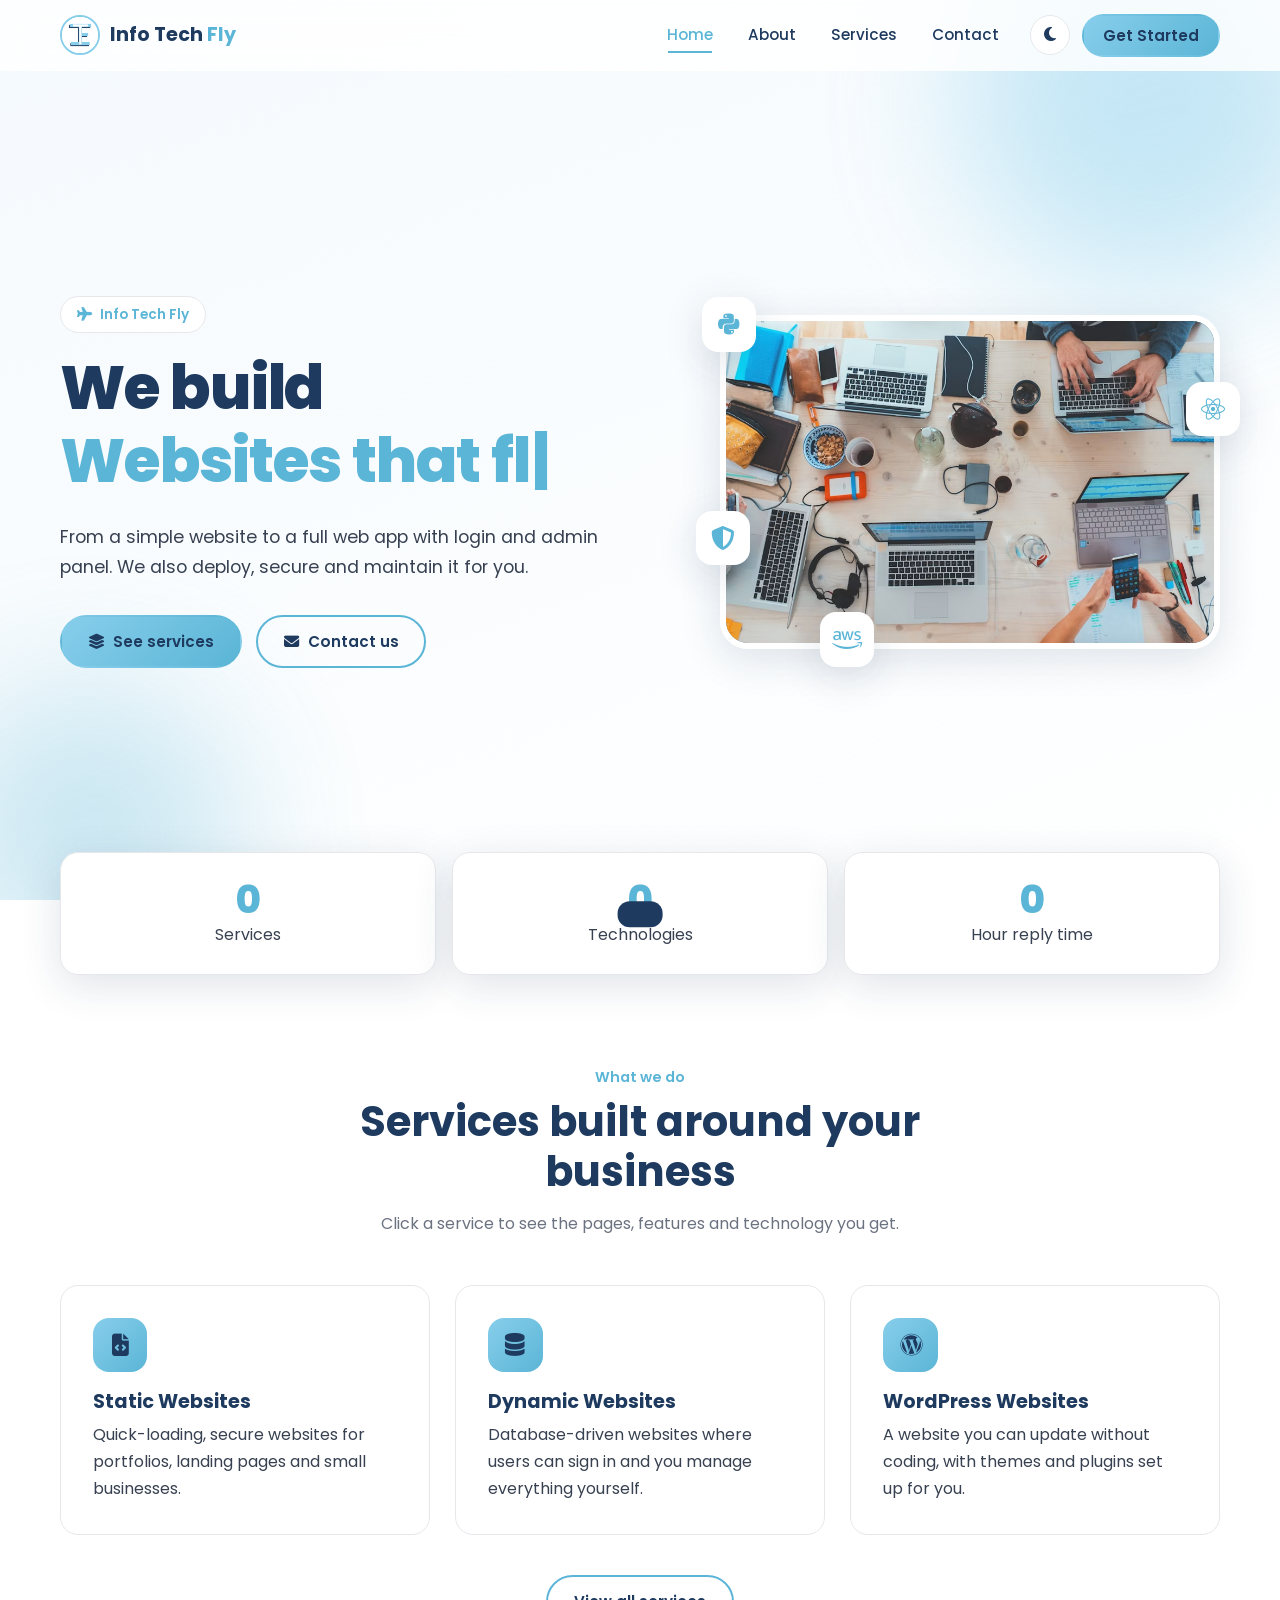
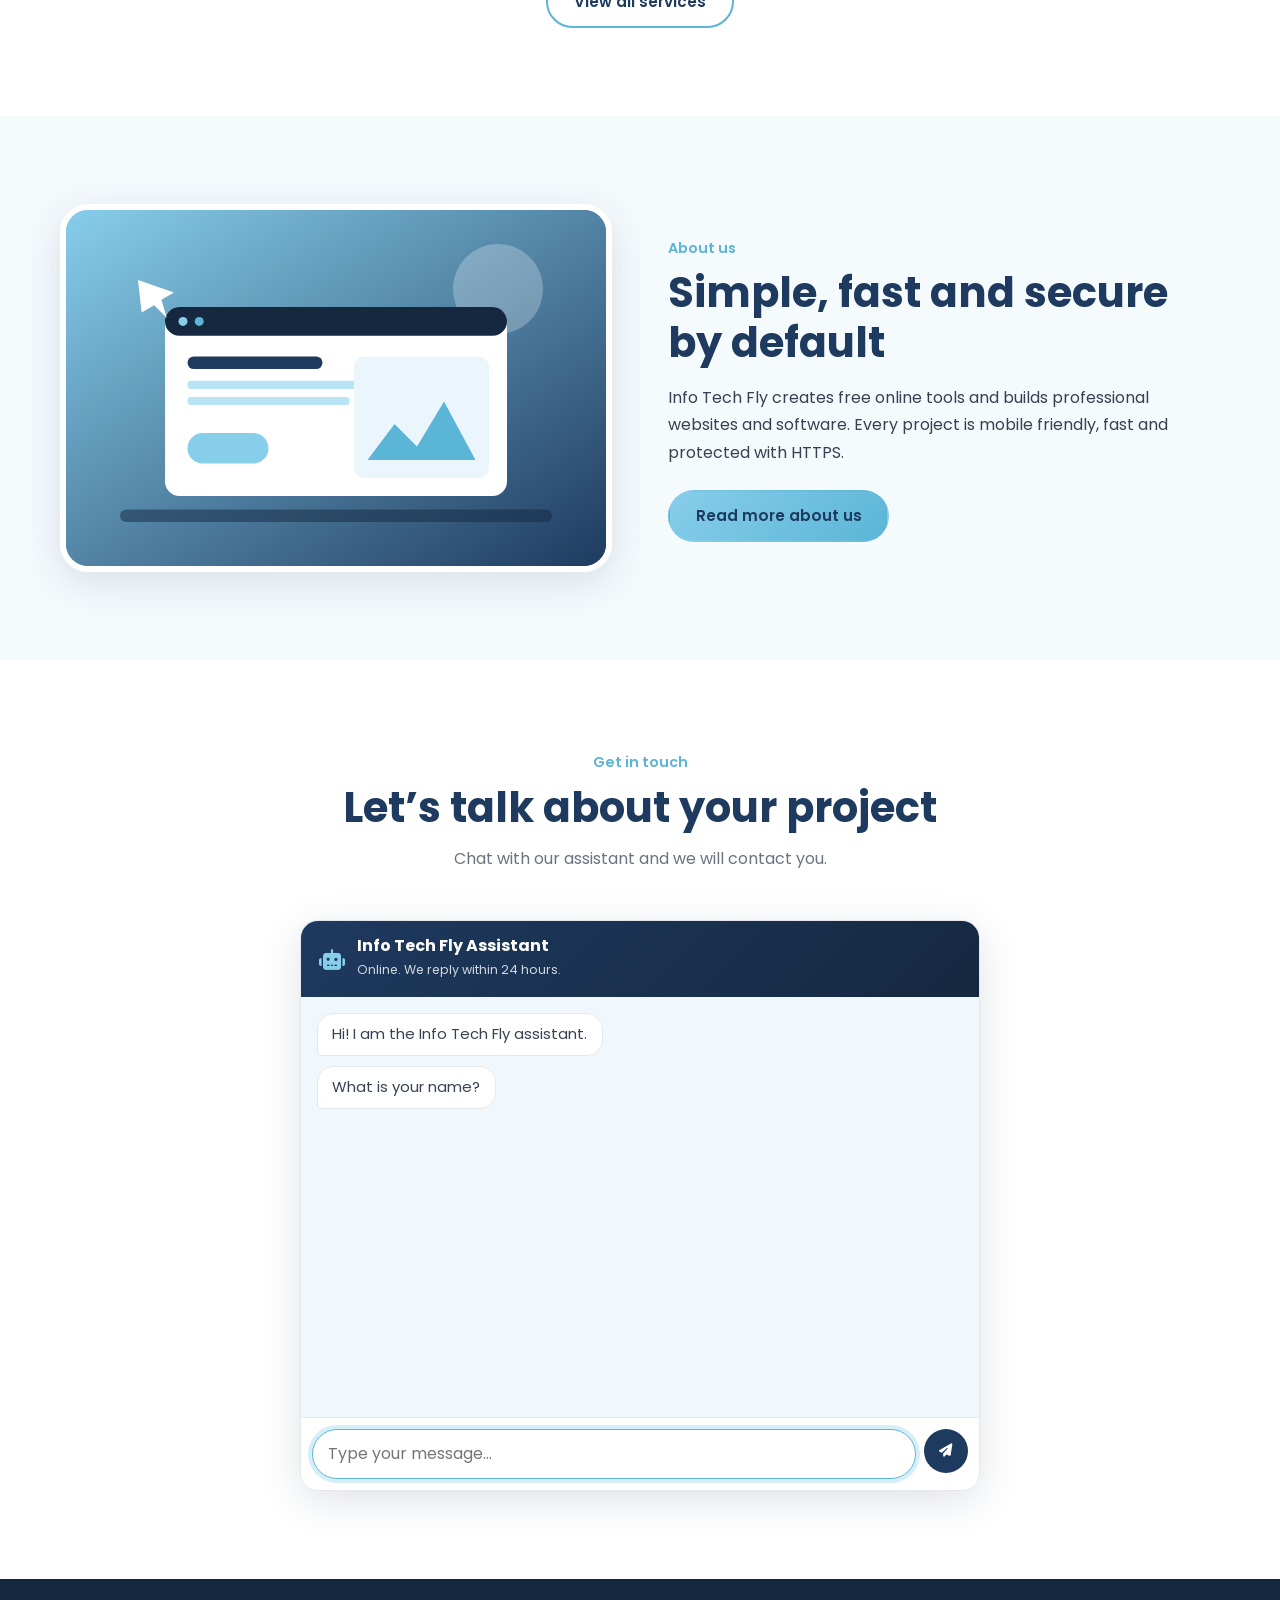
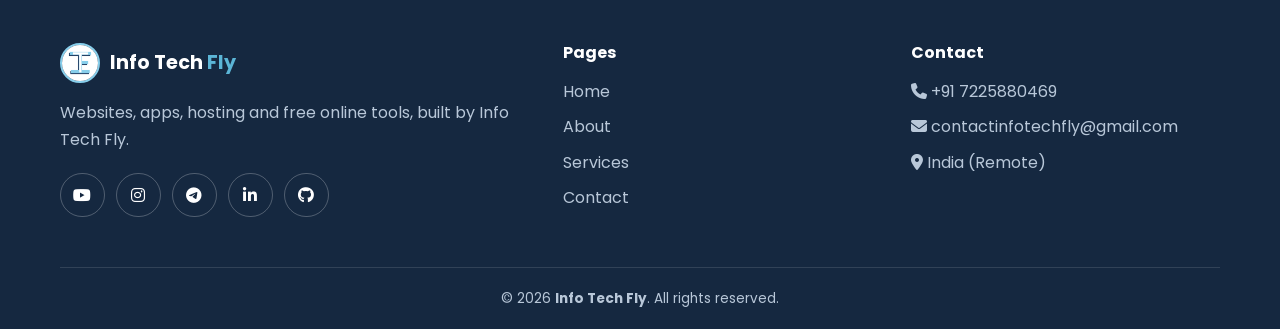
==== commit 11a646c5: "Code" ====
--- a/index.html
+++ b/index.html
@@ -1,471 +1,94 @@
 <!DOCTYPE html>
 <html lang="en">
-    <head>
-        <meta charset="UTF-8">
-        <meta name="viewport" content="width=device-width, initial-scale=1.0">
-        <!-- Google tag (gtag.js) -->
-        <script async
-            src="https://www.googletagmanager.com/gtag/js?id=G-BWQW6Z6Z4K"></script>
-        <script>
+  <head>
+    <meta charset="UTF-8">
+    <script async
+      src="https://www.googletagmanager.com/gtag/js?id=G-BWQW6Z6Z4K"></script>
+    <script>
   window.dataLayer = window.dataLayer || [];
   function gtag(){dataLayer.push(arguments);}
   gtag('js', new Date());
-
   gtag('config', 'G-BWQW6Z6Z4K');
 </script>
-        <link rel="icon" href="img/Logo.png" type="image/png">
-        <meta name="description"
-            content="Info Tech Fly - Free online tools: QR Generator, WhatsApp Link Generator, Color Picker, Number Converter, and more.">
-        <meta name="author" content="Info Tech Fly">
-        <title>Info Tech Fly | Free Online Tools</title>
-
-        <!-- Google Fonts -->
-        <link rel="preconnect" href="https://fonts.googleapis.com">
-        <link rel="preconnect" href="https://fonts.gstatic.com" crossorigin>
-        <link
-            href="https://fonts.googleapis.com/css2?family=Poppins:wght@300;400;500;600;700;800;900&display=swap"
-            rel="stylesheet">
-
-        <!-- Font Awesome Icons -->
-        <link rel="stylesheet"
-            href="https://cdnjs.cloudflare.com/ajax/libs/font-awesome/6.5.1/css/all.min.css">
-
-        <!-- Custom CSS -->
-        <link rel="stylesheet" href="css/style.css">
-    </head>
-    <body>
-
-        <!-- ═══════════════════════ NAVIGATION ═══════════════════════ -->
-        <nav class="navbar" id="navbar">
-            <div class="nav-container">
-                <a href="index.html" class="nav-logo">
-                    <div class="logo-circle">
-                        <img src="img/Logo.png" alt="Info Tech Fly Logo">
-                    </div>
-                    <span>Info Tech <strong>Fly</strong></span>
-                </a>
-                <ul class="nav-menu" id="navMenu">
-                    <li><a href="index.html"
-                            class="nav-link active">Home</a></li>
-                            <li><a href="https://forms.infotechfly.com/" class="nav-link active" target="_blank">Forms</a></li>
-                            <li><a href="https://dashboard.infotechfly.com/"
-                            class="nav-link" target="_blank">Dashboard</a></li>
-                    <li><a href="services.html" class="nav-link">Services</a></li>
-                    <li><a href="contact.html" class="nav-link">Contact</a></li>
-                    <li><a href="community.html"
-                            class="nav-link">Community</a></li>
-
-                </ul>
-                <div class="nav-cta">
-                    <a href="contact.html" class="btn btn-sm btn-primary">Get
-                        Started</a>
-                </div>
-                <div class="hamburger" id="hamburger">
-                    <span></span><span></span><span></span>
-                </div>
-            </div>
-        </nav>
-
-        <!-- ═══════════════════════ HERO SECTION ═══════════════════════ -->
-        <section class="hero" id="home">
-            <div class="hero-particles">
-                <span class="particle"
-                    style="--x:10%;--y:80%;--s:8px;--d:6s;"></span>
-                <span class="particle"
-                    style="--x:25%;--y:20%;--s:6px;--d:8s;"></span>
-                <span class="particle"
-                    style="--x:40%;--y:70%;--s:10px;--d:5s;"></span>
-                <span class="particle"
-                    style="--x:55%;--y:30%;--s:5px;--d:9s;"></span>
-                <span class="particle"
-                    style="--x:70%;--y:60%;--s:7px;--d:7s;"></span>
-                <span class="particle"
-                    style="--x:85%;--y:40%;--s:9px;--d:6.5s;"></span>
-                <span class="particle"
-                    style="--x:15%;--y:50%;--s:4px;--d:10s;"></span>
-                <span class="particle"
-                    style="--x:60%;--y:85%;--s:11px;--d:5.5s;"></span>
-            </div>
-
-            <div class="hero-floating-icons">
-                <i class="fa-brands fa-python floating-icon"
-                    style="--duration:8s; --delay:0s; top:15%; left:10%;"></i>
-                <i class="fa-brands fa-java floating-icon"
-                    style="--duration:9s; --delay:1s; top:70%; left:85%;"></i>
-                <i class="fa-solid fa-user-secret floating-icon"
-                    style="--duration:7s; --delay:2s; top:80%; left:20%; font-size: 3rem;"></i>
-                <i class="fa-solid fa-shield-halved floating-icon"
-                    style="--duration:10s; --delay:0.5s; top:20%; left:80%;"></i>
-                <i class="fa-solid fa-brain floating-icon"
-                    style="--duration:6s; --delay:3s; top:50%; left:50%;"></i>
-                <i class="fa-brands fa-react floating-icon"
-                    style="--duration:11s; --delay:1.5s; top:60%; left:70%;"></i>
-            </div>
-
-            <div class="hero-container">
-                <div class="hero-content">
-                    <div class="hero-badge">
-                        <i class="fa-solid fa-rocket"></i> Free Online Tools
-                        Hub
-                    </div>
-                    <h1 class="hero-title">
-                        Simple & Powerful<br>
-                        <span class="typing-wrapper">
-                            <span class="typing-text" id="typingText"></span>
-                            <span class="cursor">|</span>
-                        </span>
-                    </h1>
-                    <p class="hero-subtitle">
-                        Explore a growing collection of handy online utilities
-                        — QR codes, color pickers, converters, and more. All
-                        free, no sign‑up required.
-                    </p>
-                    <div class="hero-buttons">
-                        <a href="tools.html" class="btn btn-primary btn-lg">
-                            <i class="fa-solid fa-toolbox"></i> Explore Tools
-                        </a>
-                        <a href="#tools-showcase"
-                            class="btn btn-outline btn-lg">
-                            <i class="fa-solid fa-magnifying-glass"></i> See
-                            What's Inside
-                        </a>
-                    </div>
-                </div>
-                <div class="hero-visual">
-                    <div class="hero-icon-orbit">
-                        <i class="fa-brands fa-python orbit-icon"
-                            style="--angle:0deg;--dist:130px;"></i>
-                        <i class="fa-solid fa-code orbit-icon"
-                            style="--angle:60deg;--dist:130px;"></i>
-                        <i class="fa-solid fa-shield-halved orbit-icon"
-                            style="--angle:120deg;--dist:130px;"></i>
-                        <i class="fa-solid fa-brain orbit-icon"
-                            style="--angle:180deg;--dist:130px;"></i>
-                        <i class="fa-solid fa-database orbit-icon"
-                            style="--angle:240deg;--dist:130px;"></i>
-                        <i class="fa-solid fa-server orbit-icon"
-                            style="--angle:300deg;--dist:130px;"></i>
-                        <div class="orbit-center">
-                            <i class="fa-solid fa-paper-plane fa-2x"></i>
-                        </div>
-                    </div>
-                </div>
-            </div>
-            <div class="hero-wave">
-                <svg viewBox="0 0 1440 120" xmlns="http://www.w3.org/2000/svg">
-                    <path fill="#FFFFFF"
-                        d="M0,64L48,69.3C96,75,192,85,288,80C384,75,480,53,576,48C672,43,768,53,864,69.3C960,85,1056,107,1152,101.3C1248,96,1344,64,1392,48L1440,32L1440,120L1392,120C1344,120,1248,120,1152,120C1056,120,960,120,864,120C768,120,672,120,576,120C480,120,384,120,288,120C192,120,96,120,48,120L0,120Z" />
-                </svg>
-            </div>
-        </section>
-
-        <!-- ═══════════════════════ ABOUT SECTION ═══════════════════════ -->
-        <section class="about" id="about">
-            <div class="container">
-                <div class="section-header">
-                    <span class="section-tag">About Us</span>
-                    <h2 class="section-title">We Are <span
-                            class="highlight">Info Tech Fly</span></h2>
-                    <p class="section-desc">
-                        We create free online tools that simplify everyday
-                        digital tasks — from generating QR codes and WhatsApp
-                        links to picking colors and converting numbers.
-                    </p>
-                </div>
-                <div class="about-grid">
-                    <div class="about-card">
-                        <div class="about-icon-box">
-                            <i class="fa-solid fa-lightbulb"></i>
-                        </div>
-                        <h3>Our Mission</h3>
-                        <p>To provide fast, free, and reliable online utilities
-                            that help people work smarter — no downloads, no
-                            sign‑ups, no hassle.</p>
-                    </div>
-                    <div class="about-card">
-                        <div class="about-icon-box">
-                            <i class="fa-solid fa-eye"></i>
-                        </div>
-                        <h3>Our Vision</h3>
-                        <p>To build the most useful collection of browser‑based
-                            tools for developers, designers, marketers, and
-                            everyday users.</p>
-                    </div>
-                    <div class="about-card">
-                        <div class="about-icon-box">
-                            <i class="fa-solid fa-heart"></i>
-                        </div>
-                        <h3>Why Choose Us</h3>
-                        <p>100% free, privacy‑friendly, and always improving.
-                            New tools added regularly based on what you
-                            actually need.</p>
-                    </div>
-                </div>
-            </div>
-        </section>
-
-        <!-- ═══════════════════════ TOOLS SHOWCASE ═══════════════════════ -->
-        <section class="tools-section" id="tools-showcase">
-            <div class="container">
-                <div class="section-header">
-                    <span class="section-tag">Our Tools</span>
-                    <h2 class="section-title">Handy Utilities for <span
-                            class="highlight">Everyday Tasks</span></h2>
-                    <p class="section-desc">
-                        A growing collection of free online tools — QR codes,
-                        color pickers, converters, and more.
-                    </p>
-                </div>
-                <div class="services-grid">
-                    <div class="service-card">
-                        <div class="service-number">01</div>
-                        <i class="fa-solid fa-qrcode service-icon"></i>
-                        <h3>QR Code Generator</h3>
-                        <p>Generate QR codes from text, URLs, or contact info
-                            instantly. Download and share in seconds.</p>
-                    </div>
-                    <div class="service-card featured-service">
-                        <div class="service-number">02</div>
-                        <i class="fa-brands fa-whatsapp service-icon"></i>
-                        <h3>WhatsApp Link Generator</h3>
-                        <p>Create a clickable WhatsApp chat link with a
-                            pre‑filled message — perfect for businesses and
-                            personal use.</p>
-                    </div>
-                    <div class="service-card">
-                        <div class="service-number">03</div>
-                        <i class="fa-solid fa-palette service-icon"></i>
-                        <h3>Color Picker</h3>
-                        <p>Pick colors, get hex/RGB/HSL values, and build
-                            beautiful palettes for your projects.</p>
-                    </div>
-                </div>
-                <div class="section-cta">
-                    <a href="tools.html" class="btn btn-primary btn-lg">
-                        <i class="fa-solid fa-arrow-right"></i> View All Tools
-                    </a>
-                </div>
-            </div>
-        </section>
-
-        <!-- ═══════════════════════ WEB SERVICES SECTION ═══════════════════════ -->
-        <section class="services" id="services">
-            <div class="container">
-                <div class="section-header">
-                    <span class="section-tag">More From Us</span>
-                    <h2 class="section-title">Professional <span
-                            class="highlight">Web Services</span></h2>
-                    <p class="section-desc">
-                        Beyond free tools, we also build professional websites
-                        and digital solutions for businesses.
-                    </p>
-                </div>
-                <div class="services-grid">
-                    <div class="service-card">
-                        <div class="service-number">01</div>
-                        <i class="fa-solid fa-file-code service-icon"></i>
-                        <h3>Static Websites</h3>
-                        <p>Fast, secure, and SEO-optimized static websites
-                            perfect for portfolios, landing pages, and small
-                            businesses.</p>
-                    </div>
-                    <div class="service-card featured-service">
-                        <div class="service-number">02</div>
-                        <i class="fa-solid fa-database service-icon"></i>
-                        <h3>Dynamic Websites</h3>
-                        <p>Full-stack dynamic websites with CMS, user
-                            authentication, dashboards, and database
-                            integration.</p>
-                    </div>
-                    <div class="service-card">
-                        <div class="service-number">03</div>
-                        <i class="fa-solid fa-server service-icon"></i>
-                        <h3>Deployment & Hosting</h3>
-                        <p>Complete server setup, domain configuration, SSL,
-                            cloud deployment on AWS/Vercel/Netlify with ongoing
-                            support.</p>
-                    </div>
-                </div>
-            </div>
-        </section>
-
-        <!-- ═══════════════════════ CONTACT SECTION ═══════════════════════ -->
-        <section class="contact" id="contact">
-            <div class="container">
-                <div class="section-header">
-                    <span class="section-tag">Get In Touch</span>
-                    <h2 class="section-title">Let's <span
-                            class="highlight">Connect</span></h2>
-                    <p class="section-desc">
-                        Have questions? Want to discuss a project? Drop us a
-                        message — we'll get back within 24 hours.
-                    </p>
-                </div>
-                <div class="contact-grid">
-                    <div class="contact-info">
-                        <div class="contact-card">
-                            <i class="fa-solid fa-phone"></i>
-                            <h4>Call Us</h4>
-                            <p>+91 7225880469</p>
-                        </div>
-                        <div class="contact-card">
-                            <i class="fa-solid fa-envelope"></i>
-                            <h4>Email</h4>
-                            <p>contactinfotechfly@gmail.com
-                            </p>
-                        </div>
-                        <div class="contact-card">
-                            <i class="fa-solid fa-location-dot"></i>
-                            <h4>Location</h4>
-                            <p>India (Remote)</p>
-                        </div>
-                        <div class="contact-social">
-                            <h4>Follow Us</h4>
-                            <div class="social-links">
-                                <a href="https://www.youtube.com/@InfoTechFly"
-                                    target="_blank" rel="noopener"
-                                    class="social-link" aria-label="YouTube">
-                                    <i class="fa-brands fa-youtube"></i>
-                                </a>
-                                <a href="https://www.instagram.com/infotechfly/"
-                                    target="_blank" rel="noopener"
-                                    class="social-link" aria-label="Instagram">
-                                    <i class="fa-brands fa-instagram"></i>
-                                </a>
-                                <a href="https://t.me/infotechfly"
-                                    target="_blank" rel="noopener"
-                                    class="social-link" aria-label="Telegram">
-                                    <i class="fa-brands fa-telegram"></i>
-                                </a>
-                                <a href="https://wa.me/917225880469"
-                                    target="_blank" rel="noopener"
-                                    class="social-link" aria-label="WhatsApp">
-                                    <i class="fa-brands fa-whatsapp"></i>
-                                </a>
-                                <a
-                                    href="https://www.linkedin.com/company/infotechfly/"
-                                    target="_blank" rel="noopener"
-                                    class="social-link" aria-label="LinkedIn">
-                                    <i class="fa-brands fa-linkedin-in"></i>
-                                </a>
-                            </div>
-                        </div>
-                    </div>
-                    <div class="contact-form-wrapper">
-                        <form class="contact-form" id="contactForm">
-                            <div class="form-row">
-                                <div class="form-group">
-                                    <label for="name">Full Name
-                                        <span>*</span></label>
-                                    <input type="text" id="name" name="name"
-                                        placeholder="Enter your full name"
-                                        required>
-                                </div>
-                                <div class="form-group">
-                                    <label for="email">Email Address
-                                        <span>*</span></label>
-                                    <input type="email" id="email" name="email"
-                                        placeholder="Enter your email address"
-                                        required>
-                                </div>
-                            </div>
-                            <div class="form-group">
-                                <label for="phone">Phone Number
-                                    <span>*</span></label>
-                                <input type="tel" id="phone" name="phone"
-                                    placeholder="Enter your phone number"
-                                    required>
-                            </div>
-                            <div class="form-group">
-                                <label for="message">Your Message
-                                    <span>*</span></label>
-                                <textarea id="message" name="message" rows="5"
-                                    placeholder="Tell us what you're looking for..."
-                                    required></textarea>
-                            </div>
-                            <button type="submit"
-                                class="btn btn-primary btn-lg btn-block">
-                                <i class="fa-brands fa-whatsapp"></i> Send to
-                                WhatsApp
-                            </button>
-                        </form>
-                    </div>
-                </div>
-            </div>
-        </section>
-
-        <!-- ═══════════════════════ FOOTER ═══════════════════════ -->
-        <footer class="footer">
-            <div class="footer-wave">
-                <svg viewBox="0 0 1440 120" xmlns="http://www.w3.org/2000/svg">
-                    <path fill="#f9fafb"
-                        d="M0,64L48,69.3C96,75,192,85,288,80C384,75,480,53,576,48C672,43,768,53,864,69.3C960,85,1056,107,1152,101.3C1248,96,1344,64,1392,48L1440,32L1440,120L1392,120C1344,120,1248,120,1152,120C1056,120,960,120,864,120C768,120,672,120,576,120C480,120,384,120,288,120C192,120,96,120,48,120L0,120Z" />
-                </svg>
-            </div>
-            <div class="container">
-                <div class="footer-grid">
-                    <div class="footer-col footer-brand">
-                        <a href="index.html" class="footer-logo">
-                            <div class="logo-circle">
-                                <img src="img/Logo.png"
-                                    alt="Info Tech Fly Logo">
-                            </div>
-                            <span>Info Tech <strong>Fly</strong></span>
-                        </a>
-                        <p>Empowering the next generation of tech professionals
-                            with industry‑leading training and digital
-                            solutions.</p>
-                    </div>
-                    <div class="footer-col">
-                        <h4>Quick Links</h4>
-                        <ul>
-                            <li><a href="index.html">Home</a></li>
-                            <li><a href="#about">About</a></li>
-                            <li><a href="services.html">Services</a></li>
-                            <li><a href="contact.html">Contact</a></li>
-                            <li><a href="https://dashboard.infotechfly.com/" target="_blank">Dashboard</a></li>
-                        </ul>
-                    </div>
-                    <div class="footer-col">
-                        <h4>Explore</h4>
-                        <ul>
-                            <li><a href="training.html">Training</a></li>
-                            <li><a href="tools.html">Tools</a></li>
-                            <li><a href="#services">Web Services</a></li>
-                            <li><a href="community.html">Community</a></li>
-                            <li><a href="https://forms.infotechfly.com/">Forms</a></li>
-                        </ul>
-                    </div>
-                </div>
-                <div class="footer-bottom">
-                    <p>&copy; 2026 <strong>Info Tech Fly</strong>. All rights
-                        reserved.</p>
-                    <div class="footer-social">
-                        <a href="https://www.youtube.com/@InfoTechFly"
-                            target="_blank" rel="noopener"
-                            aria-label="YouTube"><i
-                                class="fa-brands fa-youtube"></i></a>
-                        <a href="https://www.instagram.com/infotechfly/"
-                            target="_blank" rel="noopener"
-                            aria-label="Instagram"><i
-                                class="fa-brands fa-instagram"></i></a>
-                        <a href="https://t.me/infotechfly"
-                            target="_blank" rel="noopener"
-                            class="social-link" aria-label="Telegram">
-                            <i class="fa-brands fa-telegram"></i>
-                        </a>
-                        <a
-                            href="https://www.linkedin.com/company/infotechfly/"
-                            target="_blank" rel="noopener"
-                            class="social-link" aria-label="LinkedIn">
-                            <i class="fa-brands fa-linkedin-in"></i>
-                        </a>
-                    </div>
-                </div>
-            </div>
-        </footer>
-
-        <!-- Custom JS -->
-        <script src="js/script.js"></script>
-    </body>
-</html>
+    <meta name="viewport"
+      content="width=device-width, initial-scale=1, viewport-fit=cover">
+    <title>Home | Info Tech Fly</title>
+    <meta name="description"
+      content="Info Tech Fly builds websites, apps and cloud hosting, and shares free online tools.">
+    <meta name="theme-color" content="#1E3A5F">
+    <link rel="icon" href="img/Logo.png" type="image/png">
+    <link rel="preconnect" href="https://fonts.googleapis.com"><link
+      rel="preconnect" href="https://fonts.gstatic.com" crossorigin>
+    <link
+      href="https://fonts.googleapis.com/css2?family=Poppins:wght@400;500;600;700;800&display=swap"
+      rel="stylesheet">
+    <link rel="stylesheet"
+      href="https://cdnjs.cloudflare.com/ajax/libs/font-awesome/6.5.1/css/all.min.css">
+    <link rel="stylesheet" href="css/style.css">
+    <script src="js/components.js"></script>
+  </head>
+  <body>
+    <main>
+      <section class="hero"><div class="blob a"></div><div class="blob b"></div>
+        <div class="wrap">
+          <div data-a="left"><span class="badge"><i
+                class="fa-solid fa-plane"></i> Info Tech Fly</span>
+            <h1>We build<span class="type"
+                data-type="Websites that fly|Apps and software|Cloud hosting|Free online tools|Secure and fast"></span></h1>
+            <p class="lead">From a simple website to a full web app with login
+              and admin panel. We also deploy, secure and maintain it for
+              you.</p>
+            <div class="row"><a href="services.html" class="btn"><i
+                  class="fa-solid fa-layer-group"></i> See services</a><a
+                href="#contact" class="btn out"><i
+                  class="fa-solid fa-envelope"></i> Contact us</a></div></div>
+          <div class="visual" data-a="right"><div class="frame"><img
+                src="img/hero.avif" alt="Team building websites and apps"
+                onerror="this.remove()"></div>
+            <i class="fa-brands fa-python chip"
+              style="--d:6s;top:-18px;left:-18px"></i><i
+              class="fa-brands fa-react chip"
+              style="--d:8s;top:20%;right:-20px"></i>
+            <i class="fa-brands fa-aws chip"
+              style="--d:7s;bottom:-18px;left:20%"></i><i
+              class="fa-solid fa-shield-halved chip"
+              style="--d:9s;bottom:25%;left:-24px"></i></div>
+        </div></section>
+      <div class="wrap"><div class="stats">
+          <div class="stat" data-a="zoom"><b
+              data-count="6">0</b>Services</div><div class="stat"
+            data-a="zoom"><b data-count="16">0</b>Technologies</div>
+          <div class="stat" data-a="zoom"><b data-count="24">0</b>Hour reply
+            time</div></div></div>
+      <section><div class="wrap"><div class="sh" data-a="up"><span>What we
+              do</span><h2>Services built around your business</h2><p>Click a
+              service to see the pages, features and technology you
+              get.</p></div>
+          <div class="grid" id="homeSvc"></div>
+          <div class="row" style="justify-content:center;margin-top:2.5rem"><a
+              href="services.html" class="btn out">View all
+              services</a></div></div></section>
+      <section class="alt"><div class="wrap split">
+          <div class="frame" data-a="left"><img src="img/about.svg"
+              alt="Our team at work"></div>
+          <div data-a="right"><div class="sh"
+              style="text-align:left;margin:0 0 1rem"><span>About
+                us</span><h2>Simple, fast and secure by default</h2></div>
+            <p>Info Tech Fly creates free online tools and builds professional
+              websites and software. Every project is mobile friendly, fast and
+              protected with HTTPS.</p>
+            <div class="row" style="margin-top:1.5rem"><a href="about.html"
+                class="btn">Read more about us</a></div></div></div></section>
+      <section id="contact"><div class="wrap"><div class="sh"
+            data-a="up"><span>Get in touch</span><h2>Let’s talk about your
+              project</h2><p>Chat with our assistant and we will contact
+              you.</p></div>
+          <div style="max-width:680px;margin:auto" data-a="zoom"
+            data-lead-form></div></div></section>
+    </main>
+    <div id="site-footer"></div>
+    <script src="js/data.js"></script>
+    <script src="js/config.js"></script>
+    <script src="js/chatbot.js"></script>
+    <script src="js/main.js"></script>
+  </body></html>
--- a/css/style.css
+++ b/css/style.css
@@ -1,1410 +1,1475 @@
-/* ═══════════════════════ INFO TECH FLY - FINAL RESPONSIVE CSS ═══════════════════════ */
-/* Professional Grade | Fully Responsive | Optimized for All Devices */
-
-/* ---------------------------------- BASE & RESET ---------------------------------- */
 :root {
-    --sky-blue: #87CEEB;
-    --sky-blue-light: #b8e4f5;
-    --sky-blue-dark: #5bb5d6;
-    --deep-navy: #1E3A5F;
-    --deep-navy-light: #2a4f7d;
-    --deep-navy-dark: #152840;
-    --white: #FFFFFF;
-    --gray-50: #f9fafb;
-    --gray-100: #f3f4f6;
-    --gray-200: #e5e7eb;
-    --gray-300: #d1d5db;
-    --gray-500: #6b7280;
-    --gray-700: #374151;
-    --gray-900: #111827;
-    --shadow-sm: 0 1px 3px rgba(0, 0, 0, 0.08);
-    --shadow-md: 0 4px 20px rgba(0, 0, 0, 0.1);
-    --shadow-lg: 0 10px 40px rgba(30, 58, 95, 0.15);
-    --shadow-xl: 0 20px 60px rgba(30, 58, 95, 0.2);
-    --radius-sm: 8px;
-    --radius-md: 12px;
-    --radius-lg: 20px;
-    --radius-full: 50%;
-    --transition: 0.3s cubic-bezier(0.4, 0, 0.2, 1);
-    --font-main: 'Poppins', sans-serif;
-}
-
-*,
-*::before,
-*::after {
-    margin: 0;
-    padding: 0;
-    box-sizing: border-box;
-}
-
+  --sky: #87ceeb;
+  --sky-d: #5bb5d6;
+  --navy: #1e3a5f;
+  --navy-d: #152840;
+  --bg: #fff;
+  --bg2: #f1f8fd;
+  --card: #fff;
+  --tx: #374151;
+  --hc: #1e3a5f;
+  --mu: #6b7280;
+  --bd: #e5e7eb;
+  --hd: rgba(255, 255, 255, 0.82);
+  --sh: 0 10px 40px rgba(30, 58, 95, 0.14);
+  --r: 18px;
+  --t: 0.35s cubic-bezier(0.4, 0, 0.2, 1);
+}
+[data-theme="dark"] {
+  --bg: #0b1625;
+  --bg2: #0f2036;
+  --card: #142842;
+  --tx: #c9d6e4;
+  --hc: #d7efff;
+  --mu: #93a7bd;
+  --bd: #24405f;
+  --hd: rgba(11, 22, 37, 0.82);
+  --sh: 0 10px 40px rgba(0, 0, 0, 0.45);
+}
+* {
+  box-sizing: border-box;
+  margin: 0;
+  padding: 0;
+}
 html {
-    scroll-behavior: smooth;
-    font-size: 62.5%; /* 1rem = 10px */
-}
-
+  scroll-behavior: smooth;
+  scroll-padding-top: 5rem;
+  -webkit-text-size-adjust: 100%;
+  overflow-x: hidden;
+  max-width: 100%;
+}
 body {
-    font-family: var(--font-main);
-    font-size: 1.6rem;
-    line-height: 1.7;
-    color: var(--gray-700);
-    background-color: var(--white);
-    overflow-x: hidden;
-    -webkit-font-smoothing: antialiased;
-}
-
+  font:
+    400 16px/1.7 Poppins,
+    system-ui,
+    sans-serif;
+  background: var(--bg);
+  color: var(--tx);
+  overflow-x: hidden;
+  max-width: 100vw;
+  position: relative;
+  transition:
+    background 0.3s,
+    color 0.3s;
+}
+img {
+  max-width: 100%;
+  display: block;
+}
 a {
-    text-decoration: none;
-    color: inherit;
-}
-
+  color: inherit;
+  text-decoration: none;
+}
 ul {
-    list-style: none;
-}
-
-img {
-    max-width: 100%;
-    display: block;
-}
-
-button,
+  list-style: none;
+}
+h1,
+h2,
+h3,
+h4 {
+  color: var(--hc);
+  line-height: 1.2;
+}
+:focus-visible {
+  outline: 3px solid var(--sky-d);
+  outline-offset: 3px;
+}
+.wrap {
+  width: min(1160px, 92%);
+  margin: 0 auto;
+}
+section {
+  padding: 5.5rem 0;
+}
+.alt {
+  background: color-mix(in srgb, var(--bg2) 72%, transparent);
+}
+#prog {
+  position: fixed;
+  top: 0;
+  left: 0;
+  height: 3px;
+  width: 100%;
+  transform: scaleX(0);
+  transform-origin: left;
+  background: linear-gradient(90deg, var(--sky), var(--sky-d));
+  z-index: 100;
+}
+.hdr {
+  position: fixed;
+  inset: 0 0 auto;
+  z-index: 90;
+  background: var(--hd);
+  backdrop-filter: blur(14px);
+  -webkit-backdrop-filter: blur(14px);
+  border-bottom: 1px solid transparent;
+  transition:
+    box-shadow var(--t),
+    border-color var(--t);
+  width: 100%;
+  max-width: 100vw;
+}
+.hdr.scrolled {
+  box-shadow: 0 4px 24px rgba(0, 0, 0, 0.12);
+  border-color: var(--bd);
+}
+.hdr .wrap {
+  display: flex;
+  align-items: center;
+  gap: 1rem;
+  height: 4.4rem;
+  transition: height var(--t);
+  min-width: 0;
+}
+.hdr.scrolled .wrap {
+  height: 3.7rem;
+}
+.brand {
+  display: flex;
+  align-items: center;
+  gap: 0.6rem;
+  font-weight: 700;
+  font-size: 1.2rem;
+  color: var(--hc);
+  margin-right: auto;
+  min-width: 0;
+}
+.brand span:last-child {
+  white-space: nowrap;
+  overflow: hidden;
+  text-overflow: ellipsis;
+}
+.brand b {
+  color: var(--sky-d);
+}
+.logo {
+  width: 2.5rem;
+  height: 2.5rem;
+  border-radius: 50%;
+  overflow: hidden;
+  background: #fff;
+  border: 2px solid var(--sky);
+  display: grid;
+  place-items: center;
+  transition: transform 0.6s;
+  flex: none;
+}
+.brand:hover .logo {
+  transform: rotate(360deg);
+}
+.logo img {
+  width: 100%;
+  height: 100%;
+  object-fit: cover;
+}
+.menu {
+  display: flex;
+  gap: 0.3rem;
+}
+.menu a {
+  position: relative;
+  padding: 0.45rem 0.95rem;
+  font-weight: 500;
+  font-size: 0.95rem;
+  color: var(--hc);
+  border-radius: 99px;
+  transition: color 0.25s;
+  white-space: nowrap;
+}
+.menu a::after {
+  content: "";
+  position: absolute;
+  left: 1rem;
+  right: 1rem;
+  bottom: 0.15rem;
+  height: 2px;
+  background: var(--sky-d);
+  transform: scaleX(0);
+  transition: transform 0.3s;
+}
+.menu a:hover::after,
+.menu a.on::after {
+  transform: scaleX(1);
+}
+.menu a.on {
+  color: var(--sky-d);
+}
+.tbtn {
+  width: 2.5rem;
+  height: 2.5rem;
+  border-radius: 50%;
+  border: 1.5px solid var(--bd);
+  background: var(--card);
+  color: var(--hc);
+  cursor: pointer;
+  font-size: 1rem;
+  flex: none;
+  transition:
+    transform 0.4s,
+    background 0.3s;
+}
+.tbtn:hover {
+  transform: rotate(25deg) scale(1.1);
+  background: var(--sky);
+  color: var(--navy);
+}
+.tbtn .fa-sun {
+  display: none;
+}
+[data-theme="dark"] .tbtn .fa-sun {
+  display: inline;
+}
+[data-theme="dark"] .tbtn .fa-moon {
+  display: none;
+}
+.burger {
+  display: none;
+  width: 2.5rem;
+  height: 2.5rem;
+  border: 0;
+  background: none;
+  cursor: pointer;
+  flex-direction: column;
+  justify-content: center;
+  gap: 5px;
+  align-items: center;
+  flex: none;
+}
+.burger i {
+  width: 22px;
+  height: 2px;
+  background: var(--hc);
+  transition:
+    transform 0.3s,
+    opacity 0.3s;
+}
+.burger.on i:nth-child(1) {
+  transform: translateY(7px) rotate(45deg);
+}
+.burger.on i:nth-child(2) {
+  opacity: 0;
+}
+.burger.on i:nth-child(3) {
+  transform: translateY(-7px) rotate(-45deg);
+}
+.btn {
+  position: relative;
+  overflow: hidden;
+  display: inline-flex;
+  align-items: center;
+  justify-content: center;
+  gap: 0.55rem;
+  padding: 0.8rem 1.6rem;
+  border-radius: 99px;
+  border: 2px solid transparent;
+  font: 600 0.95rem Poppins;
+  cursor: pointer;
+  color: var(--navy);
+  background: linear-gradient(135deg, var(--sky), var(--sky-d));
+  transition:
+    transform 0.25s,
+    box-shadow 0.25s;
+  white-space: nowrap;
+}
+.btn::after {
+  content: "";
+  position: absolute;
+  top: 0;
+  left: -80%;
+  width: 50%;
+  height: 100%;
+  background: linear-gradient(
+    100deg,
+    transparent,
+    rgba(255, 255, 255, 0.55),
+    transparent
+  );
+  transform: skewX(-20deg);
+  transition: left 0.6s;
+}
+.btn:hover {
+  transform: translateY(-3px);
+  box-shadow: 0 10px 26px rgba(91, 181, 214, 0.55);
+}
+.btn:hover::after {
+  left: 130%;
+}
+.btn.out {
+  background: transparent;
+  border-color: var(--sky-d);
+  color: var(--hc);
+}
+.btn.out:hover {
+  background: var(--sky);
+  color: var(--navy);
+}
+.btn:disabled {
+  opacity: 0.65;
+  cursor: wait;
+}
+.hero {
+  position: relative;
+  min-height: 100vh;
+  display: flex;
+  align-items: center;
+  padding: 8rem 0 4rem;
+  background: linear-gradient(
+    160deg,
+    color-mix(in srgb, var(--bg2) 75%, transparent),
+    transparent
+  );
+  overflow: hidden;
+}
+.blob {
+  position: absolute;
+  border-radius: 50%;
+  filter: blur(70px);
+  opacity: 0.45;
+  animation: blob 14s ease-in-out infinite;
+  pointer-events: none;
+}
+.blob.a {
+  width: 380px;
+  height: 380px;
+  background: var(--sky);
+  top: -90px;
+  right: -60px;
+}
+.blob.b {
+  width: 300px;
+  height: 300px;
+  background: var(--sky-d);
+  bottom: -80px;
+  left: -60px;
+  animation-delay: -6s;
+  opacity: 0.3;
+}
+@keyframes blob {
+  50% {
+    transform: translate(40px, 30px) scale(1.15);
+  }
+}
+.hero .wrap {
+  position: relative;
+  display: grid;
+  grid-template-columns: 1.1fr 0.9fr;
+  gap: 3rem;
+  align-items: center;
+  min-width: 0;
+}
+.badge {
+  display: inline-flex;
+  gap: 0.5rem;
+  align-items: center;
+  padding: 0.35rem 1rem;
+  border-radius: 99px;
+  background: var(--card);
+  border: 1px solid var(--bd);
+  color: var(--sky-d);
+  font-weight: 600;
+  font-size: 0.85rem;
+  margin-bottom: 1.2rem;
+  max-width: 100%;
+}
+.hero h1 {
+  font-size: clamp(2.2rem, 5.2vw, 3.8rem);
+  font-weight: 800;
+  letter-spacing: -0.02em;
+  overflow-wrap: break-word;
+}
+.type {
+  display: block;
+  min-height: 1.3em;
+  color: var(--sky-d);
+  overflow-wrap: break-word;
+}
+.type.code {
+  font:
+    600 0.55em/1.5 ui-monospace,
+    "Cascadia Code",
+    Consolas,
+    monospace;
+  margin-top: 0.5rem;
+  padding: 0.35rem 0.9rem;
+  border-radius: 10px;
+  width: fit-content;
+  max-width: 100%;
+  background: var(--navy-d);
+  color: var(--sky);
+  overflow-wrap: anywhere;
+}
+.type.code::before {
+  content: "> ";
+  color: #10b981;
+}
+.type::after {
+  content: "|";
+  margin-left: 3px;
+  animation: caret 1s steps(1) infinite;
+}
+@keyframes caret {
+  50% {
+    opacity: 0;
+  }
+}
+.hero p.lead {
+  margin: 1.2rem 0 2rem;
+  max-width: 34rem;
+  font-size: 1.1rem;
+}
+.row {
+  display: flex;
+  gap: 0.9rem;
+  flex-wrap: wrap;
+}
+.visual {
+  position: relative;
+  min-width: 0;
+}
+.frame {
+  border-radius: 28px;
+  overflow: hidden;
+  box-shadow: var(--sh);
+  border: 6px solid var(--card);
+  background: linear-gradient(135deg, var(--sky), var(--navy));
+  aspect-ratio: 3/2;
+  animation: float 7s ease-in-out infinite;
+}
+.frame img {
+  width: 100%;
+  height: 100%;
+  object-fit: cover;
+  transition: transform 0.8s;
+}
+.frame:hover img {
+  transform: scale(1.07);
+}
+@keyframes float {
+  50% {
+    transform: translateY(-14px);
+  }
+}
+.chip {
+  position: absolute;
+  width: 3.4rem;
+  height: 3.4rem;
+  display: grid;
+  place-items: center;
+  font-size: 1.5rem;
+  border-radius: 16px;
+  background: var(--card);
+  color: var(--sky-d);
+  box-shadow: var(--sh);
+  animation: float var(--d, 6s) ease-in-out infinite;
+}
+.sh {
+  text-align: center;
+  max-width: 42rem;
+  margin: 0 auto 3rem;
+}
+.sh span {
+  display: inline-block;
+  color: var(--sky-d);
+  font-weight: 600;
+  font-size: 0.9rem;
+  margin-bottom: 0.5rem;
+}
+.sh h2 {
+  font-size: clamp(1.8rem, 3.6vw, 2.6rem);
+  margin-bottom: 0.8rem;
+}
+.sh p {
+  color: var(--mu);
+}
+.grid {
+  display: grid;
+  gap: 1.6rem;
+  grid-template-columns: repeat(auto-fit, minmax(260px, 1fr));
+}
+.card {
+  background: var(--card);
+  border: 1px solid var(--bd);
+  border-radius: var(--r);
+  padding: 2rem;
+  transition:
+    transform var(--t),
+    box-shadow var(--t),
+    border-color var(--t);
+  min-width: 0;
+}
+.card:hover {
+  transform: translateY(-8px);
+  box-shadow: var(--sh);
+  border-color: var(--sky-d);
+}
+.card .ic {
+  width: 3.4rem;
+  height: 3.4rem;
+  display: grid;
+  place-items: center;
+  border-radius: 16px;
+  font-size: 1.4rem;
+  color: var(--navy);
+  background: linear-gradient(135deg, var(--sky), var(--sky-d));
+  margin-bottom: 1.1rem;
+  transition: transform 0.5s;
+}
+.card:hover .ic {
+  transform: rotate(-10deg) scale(1.12);
+}
+.card h3 {
+  font-size: 1.2rem;
+  margin-bottom: 0.5rem;
+}
+.split {
+  display: grid;
+  grid-template-columns: 1fr 1fr;
+  gap: 3.5rem;
+  align-items: center;
+  min-width: 0;
+}
+.split .frame {
+  animation: none;
+}
+.stats {
+  display: grid;
+  grid-template-columns: repeat(auto-fit, minmax(150px, 1fr));
+  gap: 1rem;
+  margin-top: -3rem;
+  position: relative;
+  z-index: 2;
+}
+.stat {
+  text-align: center;
+  padding: 1.6rem 1rem;
+  background: var(--card);
+  border-radius: var(--r);
+  box-shadow: var(--sh);
+  border: 1px solid var(--bd);
+}
+.stat b {
+  display: block;
+  font-size: 2.4rem;
+  color: var(--sky-d);
+  font-weight: 800;
+  line-height: 1.1;
+}
+.cta {
+  text-align: center;
+  background: linear-gradient(135deg, var(--navy), var(--navy-d));
+  color: #cbd9e8;
+  border-radius: 28px;
+  padding: 3.5rem 1.5rem;
+}
+.cta h2 {
+  color: #fff;
+  margin-bottom: 0.8rem;
+}
+.cta .btn {
+  margin-top: 1.4rem;
+}
+.phero {
+  position: relative;
+  overflow: hidden;
+  padding: 9rem 0 5rem;
+  background: linear-gradient(
+    160deg,
+    color-mix(in srgb, var(--bg2) 75%, transparent),
+    transparent
+  );
+}
+.phero .wrap {
+  position: relative;
+  display: grid;
+  grid-template-columns: 1.1fr 0.9fr;
+  gap: 3rem;
+  align-items: center;
+  min-width: 0;
+}
+.phero h1 {
+  font-size: clamp(2rem, 4.6vw, 3.2rem);
+  font-weight: 800;
+  margin-bottom: 1rem;
+  overflow-wrap: break-word;
+}
+.tl {
+  position: relative;
+  max-width: 720px;
+  margin: 0 auto;
+  padding-left: 3.2rem;
+}
+.tl::before,
+.tl i {
+  content: "";
+  position: absolute;
+  left: 1.05rem;
+  top: 0;
+  width: 3px;
+  height: 100%;
+  background: var(--bd);
+  border-radius: 3px;
+}
+.tl i {
+  background: linear-gradient(var(--sky), var(--sky-d));
+  transform-origin: top;
+  transform: scaleY(var(--p, 0));
+  transition: transform 0.15s linear;
+}
+.tl .it {
+  position: relative;
+  margin-bottom: 1.6rem;
+}
+.tl .it::before {
+  content: attr(data-n);
+  position: absolute;
+  left: -3.2rem;
+  top: 1rem;
+  width: 2.1rem;
+  height: 2.1rem;
+  border-radius: 50%;
+  display: grid;
+  place-items: center;
+  font-weight: 700;
+  font-size: 0.85rem;
+  background: var(--sky);
+  color: var(--navy);
+  box-shadow: 0 0 0 6px var(--bg);
+}
+.alt .tl .it::before {
+  box-shadow: 0 0 0 6px var(--bg2);
+}
+.svc {
+  padding: 0;
+  overflow: hidden;
+  cursor: pointer;
+  display: flex;
+  flex-direction: column;
+  transform-style: preserve-3d;
+  will-change: transform;
+}
+.svc.card:hover {
+  transform: none;
+}
+.js .svc[data-a].in {
+  transition:
+    opacity 0.8s,
+    transform 0.15s linear,
+    box-shadow 0.35s,
+    border-color 0.35s;
+}
+.media {
+  position: relative;
+  aspect-ratio: 3/2;
+  overflow: hidden;
+  background: linear-gradient(135deg, var(--sky), var(--navy));
+}
+.media img {
+  width: 100%;
+  height: 100%;
+  object-fit: cover;
+  transition: transform 0.7s;
+}
+.svc:hover .media img {
+  transform: scale(1.1);
+}
+.peek {
+  position: absolute;
+  right: 0.8rem;
+  top: 0.8rem;
+  width: 2.4rem;
+  height: 2.4rem;
+  display: grid;
+  place-items: center;
+  border-radius: 50%;
+  background: var(--card);
+  color: var(--hc);
+  opacity: 0;
+  transform: scale(0.6);
+  transition: 0.3s;
+}
+.svc:hover .peek {
+  opacity: 1;
+  transform: none;
+}
+.sb {
+  padding: 1.5rem;
+  display: flex;
+  flex-direction: column;
+  gap: 0.5rem;
+  flex: 1;
+  min-width: 0;
+}
+.tag {
+  width: fit-content;
+  font-size: 0.78rem;
+  font-weight: 600;
+  color: var(--sky-d);
+}
+.more {
+  margin-top: auto;
+  padding-top: 0.6rem;
+  font-weight: 600;
+  color: var(--hc);
+}
+.more i {
+  transition: transform 0.3s;
+}
+.svc:hover .more i {
+  transform: translateX(6px);
+}
+.chips {
+  display: flex;
+  flex-wrap: wrap;
+  gap: 0.45rem;
+}
+.tc {
+  display: inline-flex;
+  align-items: center;
+  gap: 0.4rem;
+  padding: 0.25rem 0.75rem;
+  border-radius: 99px;
+  background: var(--bg2);
+  border: 1px solid var(--bd);
+  font-size: 0.8rem;
+  color: var(--hc);
+  min-width: 0;
+}
+.tc i {
+  color: var(--sky-d);
+}
+.marq {
+  overflow: hidden;
+  mask-image: linear-gradient(
+    90deg,
+    transparent,
+    #000 8%,
+    #000 92%,
+    transparent
+  );
+}
+.marq div {
+  display: flex;
+  gap: 1rem;
+  width: max-content;
+  animation: mq 40s linear infinite;
+}
+.marq:hover div {
+  animation-play-state: paused;
+}
+@keyframes mq {
+  to {
+    transform: translateX(-50%);
+  }
+}
+.tech {
+  min-width: 170px;
+  text-align: center;
+  padding: 1.2rem;
+}
+.tech i {
+  font-size: 2rem;
+  color: var(--sky-d);
+  margin-bottom: 0.4rem;
+  transition: transform 0.4s;
+}
+.tech:hover i {
+  transform: scale(1.25) rotate(-8deg);
+}
+.tech h4 {
+  font-size: 0.95rem;
+}
+.tech p {
+  font-size: 0.8rem;
+  color: var(--mu);
+  line-height: 1.4;
+}
+html:has(dialog[open]) {
+  overflow: hidden;
+}
+dialog.modal {
+  margin: auto;
+  width: min(980px, 94vw);
+  height: min(640px, 90vh);
+  border: 0;
+  border-radius: 26px;
+  padding: 0;
+  background: var(--card);
+  color: var(--tx);
+  box-shadow: 0 40px 100px rgba(0, 0, 0, 0.5);
+  overflow: hidden;
+}
+dialog.modal[open] {
+  display: flex;
+  flex-direction: column;
+  animation: pop 0.45s cubic-bezier(0.2, 1.1, 0.3, 1);
+}
+dialog.modal::backdrop {
+  background: rgba(11, 22, 37, 0.7);
+  backdrop-filter: blur(6px);
+  -webkit-backdrop-filter: blur(6px);
+  animation: fade 0.3s;
+}
+@keyframes pop {
+  from {
+    opacity: 0;
+    transform: scale(0.88) translateY(40px);
+  }
+}
+@keyframes fade {
+  from {
+    opacity: 0;
+  }
+}
+.mx {
+  position: absolute;
+  top: 0.9rem;
+  right: 0.9rem;
+  z-index: 5;
+  width: 2.6rem;
+  height: 2.6rem;
+  border-radius: 50%;
+  border: 1px solid var(--bd);
+  background: var(--card);
+  color: var(--hc);
+  cursor: pointer;
+  font-size: 1.1rem;
+  box-shadow: 0 4px 14px rgba(0, 0, 0, 0.2);
+  transition:
+    transform 0.35s,
+    background 0.25s;
+}
+.mx:hover {
+  transform: rotate(90deg);
+  background: var(--sky);
+  color: var(--navy);
+}
+.mgrid {
+  flex: 1;
+  min-height: 0;
+  display: grid;
+  grid-template-columns: 0.9fr 1.1fr;
+}
+.mside {
+  position: relative;
+  display: flex;
+  flex-direction: column;
+  justify-content: flex-end;
+  gap: 0.7rem;
+  padding: 1.6rem;
+  color: #dbe8f5;
+  background: linear-gradient(135deg, var(--sky), var(--navy));
+  overflow: hidden;
+  isolation: isolate;
+}
+.mside img {
+  position: absolute;
+  inset: 0;
+  width: 100%;
+  height: 100%;
+  object-fit: cover;
+  z-index: -2;
+  animation: zin 8s ease-out both;
+}
+@keyframes zin {
+  from {
+    transform: scale(1.15);
+  }
+}
+.mside::before {
+  content: "";
+  position: absolute;
+  inset: 0;
+  z-index: -1;
+  background: linear-gradient(
+    180deg,
+    rgba(21, 40, 64, 0.15) 0%,
+    rgba(21, 40, 64, 0.92) 70%
+  );
+}
+.mside h3 {
+  color: #fff;
+  font-size: 1.8rem;
+}
+.mside .tag {
+  color: var(--sky);
+  background: rgba(255, 255, 255, 0.12);
+  padding: 0.2rem 0.8rem;
+  border-radius: 99px;
+  backdrop-filter: blur(6px);
+}
+.mside .tc {
+  background: rgba(255, 255, 255, 0.12);
+  border-color: rgba(255, 255, 255, 0.25);
+  color: #fff;
+}
+.mside .tc i {
+  color: var(--sky);
+}
+.mnav {
+  display: flex;
+  align-items: center;
+  gap: 0.6rem;
+  margin-top: 0.6rem;
+  font-size: 0.85rem;
+}
+.mnav button {
+  width: 2.4rem;
+  height: 2.4rem;
+  border-radius: 50%;
+  border: 1px solid rgba(255, 255, 255, 0.35);
+  background: rgba(255, 255, 255, 0.1);
+  color: #fff;
+  cursor: pointer;
+  transition: 0.25s;
+}
+.mnav button:hover {
+  background: var(--sky);
+  color: var(--navy);
+  transform: scale(1.1);
+}
+.mmain {
+  overflow: auto;
+  padding: 2rem 1.8rem 1.4rem;
+  overscroll-behavior: contain;
+}
+.mmain h4 {
+  font-size: 1.05rem;
+  margin: 1.6rem 0 0.8rem;
+}
+.mmain > h4:first-child {
+  margin-top: 0;
+}
+.pl {
+  display: grid;
+  gap: 0.6rem;
+}
+.pl li {
+  display: flex;
+  gap: 0.9rem;
+  padding: 0.8rem 1rem;
+  border-radius: 14px;
+  background: var(--bg2);
+  border: 1px solid var(--bd);
+  animation: up 0.5s both;
+  animation-delay: calc(var(--i) * 70ms);
+  transition:
+    transform 0.25s,
+    border-color 0.25s;
+}
+.pl li:hover {
+  transform: translateX(6px);
+  border-color: var(--sky-d);
+}
+@keyframes up {
+  from {
+    opacity: 0;
+    transform: translateY(16px);
+  }
+}
+.pl li > i {
+  flex: none;
+  width: 2.2rem;
+  height: 2.2rem;
+  display: grid;
+  place-items: center;
+  border-radius: 10px;
+  background: linear-gradient(135deg, var(--sky), var(--sky-d));
+  color: var(--navy);
+}
+.pl strong {
+  color: var(--hc);
+  display: block;
+  line-height: 1.3;
+}
+.pl span {
+  display: block;
+  font-size: 0.88rem;
+  color: var(--mu);
+  line-height: 1.5;
+}
+.pk {
+  display: grid;
+  grid-template-columns: 1fr 1fr;
+  gap: 0.5rem 0.8rem;
+  font-size: 0.92rem;
+}
+.pk i {
+  color: #10b981;
+  margin-right: 0.4rem;
+}
+.mbar {
+  display: flex;
+  align-items: center;
+  justify-content: space-between;
+  gap: 1rem;
+  flex-wrap: wrap;
+  padding: 1rem 1.8rem;
+  border-top: 1px solid var(--bd);
+  background: var(--card);
+}
+.mbar small {
+  color: var(--mu);
+}
+.mbar small i {
+  color: var(--sky-d);
+  margin-right: 0.4rem;
+}
+.mbar .row {
+  margin-left: auto;
+}
+@media (max-width: 760px) {
+  dialog.modal {
+    height: 92vh;
+  }
+  .mgrid {
+    grid-template-columns: 1fr;
+    overflow: auto;
+  }
+  .mside {
+    min-height: 230px;
+  }
+  .mmain {
+    overflow: visible;
+  }
+  .pk {
+    grid-template-columns: 1fr;
+  }
+  .mbar small {
+    display: none;
+  }
+  .mbar .row {
+    width: 100%;
+  }
+  .mbar .btn {
+    flex: 1;
+  }
+}
+.cgrid {
+  display: grid;
+  grid-template-columns: 0.8fr 1.2fr;
+  gap: 2.5rem;
+  align-items: start;
+  min-width: 0;
+}
+.cc {
+  display: flex;
+  gap: 1rem;
+  align-items: center;
+  padding: 1.2rem 1.4rem;
+  margin-bottom: 1rem;
+  min-width: 0;
+}
+.cc .ic {
+  margin: 0;
+  flex: none;
+  position: relative;
+}
+.cc .ic::after {
+  content: "";
+  position: absolute;
+  inset: 0;
+  border-radius: 16px;
+  border: 2px solid var(--sky);
+  animation: ring 2.4s ease-out infinite;
+}
+@keyframes ring {
+  to {
+    transform: scale(1.6);
+    opacity: 0;
+  }
+}
+.cc h4 {
+  font-size: 1rem;
+}
+.cc p {
+  font-size: 0.9rem;
+  color: var(--mu);
+  overflow-wrap: anywhere;
+}
+.soc {
+  display: flex;
+  gap: 0.7rem;
+  margin-top: 1.2rem;
+  flex-wrap: wrap;
+}
+.soc a {
+  width: 2.8rem;
+  height: 2.8rem;
+  display: grid;
+  place-items: center;
+  border-radius: 50%;
+  border: 1.5px solid var(--bd);
+  color: var(--hc);
+  transition: 0.3s;
+  flex: none;
+}
+.soc a:hover {
+  background: var(--sky);
+  color: var(--navy);
+  transform: translateY(-4px) rotate(8deg);
+}
+.fw {
+  position: relative;
+  overflow: hidden;
+  padding: 2.2rem;
+}
+.fw h3 {
+  font-size: 1.5rem;
+  margin-bottom: 0.3rem;
+}
+.fw > p {
+  color: var(--mu);
+  margin-bottom: 1rem;
+}
+label {
+  display: block;
+  font-weight: 500;
+  font-size: 0.88rem;
+  margin: 1rem 0 0.3rem;
+  color: var(--hc);
+}
 input,
 textarea {
-    font-family: inherit;
-    border: none;
-    outline: none;
-    background: none;
-}
-
-.container {
-    max-width: 1200px;
+  width: 100%;
+  padding: 0.8rem 1rem;
+  border-radius: 12px;
+  border: 1.5px solid var(--bd);
+  background: var(--bg);
+  color: var(--tx);
+  font: inherit;
+  transition:
+    border-color 0.25s,
+    box-shadow 0.25s;
+}
+input:focus,
+textarea:focus {
+  outline: 0;
+  border-color: var(--sky-d);
+  box-shadow: 0 0 0 4px rgba(135, 206, 235, 0.35);
+}
+.two {
+  display: grid;
+  grid-template-columns: 1fr 1fr;
+  gap: 0 1rem;
+  min-width: 0;
+}
+.fw .btn {
+  width: 100%;
+  margin-top: 1.4rem;
+}
+.hp {
+  position: absolute;
+  left: -9999px;
+  opacity: 0;
+}
+.plane {
+  position: absolute;
+  left: -4rem;
+  bottom: 2rem;
+  font-size: 2.6rem;
+  color: var(--sky-d);
+  opacity: 0;
+  pointer-events: none;
+}
+.fly .plane {
+  animation: fly 2s ease-in forwards;
+}
+@keyframes fly {
+  0% {
+    opacity: 1;
+    transform: translate(0, 0) rotate(0);
+  }
+  40% {
+    transform: translate(45vw, -8rem) rotate(-15deg);
+  }
+  100% {
+    opacity: 0;
+    transform: translate(110vw, -24rem) rotate(-25deg);
+  }
+}
+.env {
+  font-size: clamp(7rem, 16vw, 11rem);
+  color: var(--sky-d);
+  text-align: center;
+  animation: float 5s ease-in-out infinite;
+  filter: drop-shadow(0 20px 30px rgba(30, 58, 95, 0.3));
+}
+#toast {
+  position: fixed;
+  left: 50%;
+  bottom: 1.5rem;
+  transform: translate(-50%, 200%);
+  background: var(--navy);
+  color: #fff;
+  padding: 0.8rem 1.4rem;
+  border-radius: 12px;
+  font-weight: 500;
+  transition: transform 0.35s;
+  z-index: 200;
+  max-width: 92vw;
+}
+#toast.on {
+  transform: translate(-50%, 0);
+}
+#toast.bad {
+  background: #ef4444;
+}
+.ftr {
+  background: var(--navy-d);
+  color: #b8c7d8;
+  padding: 4rem 0 0;
+  overflow: hidden;
+}
+.fg {
+  display: grid;
+  grid-template-columns: 1.5fr 1fr 1fr;
+  gap: 2.5rem;
+  min-width: 0;
+}
+.ftr .brand {
+  color: #fff;
+  margin: 0 0 1rem;
+}
+.ftr h4 {
+  color: #fff;
+  margin-bottom: 1rem;
+}
+.ftr li {
+  margin-bottom: 0.5rem;
+  overflow-wrap: anywhere;
+}
+.ftr li a {
+  transition:
+    color 0.2s,
+    padding 0.2s;
+}
+.ftr li a:hover {
+  color: var(--sky);
+  padding-left: 6px;
+}
+.ftr .soc a {
+  color: #fff;
+  border-color: rgba(255, 255, 255, 0.25);
+}
+.fb {
+  margin-top: 3rem;
+  padding: 1.2rem 0;
+  border-top: 1px solid rgba(255, 255, 255, 0.12);
+  text-align: center;
+  font-size: 0.85rem;
+}
+.js [data-a] {
+  opacity: 0;
+  transition:
+    opacity 0.8s ease,
+    transform 0.8s cubic-bezier(0.2, 0.8, 0.2, 1);
+  transition-delay: var(--dl, 0s);
+}
+.js [data-a="up"] {
+  transform: translateY(44px);
+}
+.js [data-a="left"] {
+  transform: translateX(-60px);
+}
+.js [data-a="right"] {
+  transform: translateX(60px);
+}
+.js [data-a="zoom"] {
+  transform: scale(0.88);
+}
+.js [data-a].in {
+  opacity: 1;
+  transform: none;
+}
+@media (max-width: 900px) {
+  .hero .wrap,
+  .phero .wrap,
+  .split,
+  .cgrid {
+    grid-template-columns: 1fr;
+  }
+  .visual,
+  .phero .visual {
+    order: -1;
+    max-width: 30rem;
     margin: 0 auto;
-    padding: 0 2rem;
     width: 100%;
-}
-
-section {
-    padding: 10rem 0;
-}
-
-/* ---------------------------------- TYPOGRAPHY & UTILITIES ---------------------------------- */
-.section-header {
-    text-align: center;
-    margin-bottom: 6rem;
-}
-
-.section-tag {
-    display: inline-block;
-    background: rgba(135, 206, 235, 0.2);
-    color: var(--deep-navy);
-    padding: 0.6rem 2rem;
-    border-radius: 50px;
-    font-size: 1.3rem;
-    font-weight: 600;
-    letter-spacing: 0.05em;
-    margin-bottom: 1.5rem;
-}
-
-.section-title {
-    font-size: clamp(2.8rem, 5vw, 4.2rem);
-    font-weight: 800;
-    color: var(--deep-navy);
-    margin-bottom: 1.5rem;
-    line-height: 1.2;
-}
-
-.highlight {
-    color: var(--sky-blue-dark);
-    position: relative;
-}
-
-.section-desc {
-    font-size: 1.6rem;
-    color: var(--gray-500);
-    max-width: 600px;
-    margin: 0 auto;
-}
-
-.section-cta {
-    text-align: center;
-    margin-top: 5rem;
-}
-
-/* Buttons */
-.btn {
-    display: inline-flex;
-    align-items: center;
-    justify-content: center;
-    gap: 0.8rem;
-    padding: 1.2rem 2.8rem;
-    font-weight: 600;
-    border-radius: var(--radius-sm);
-    border: 2px solid transparent;
-    cursor: pointer;
-    transition: var(--transition);
-    font-size: 1.5rem;
-    white-space: nowrap;
-}
-
-.btn-primary {
-    background: var(--sky-blue);
-    color: var(--deep-navy);
-    border-color: var(--sky-blue);
-}
-
-.btn-primary:hover {
-    background: var(--sky-blue-dark);
-    border-color: var(--sky-blue-dark);
-    transform: translateY(-3px);
-    box-shadow: var(--shadow-lg);
-}
-
-.btn-outline {
-    background: transparent;
-    color: var(--white);
-    border-color: rgba(255, 255, 255, 0.5);
-}
-
-.btn-outline:hover {
-    background: var(--white);
-    color: var(--deep-navy);
-    border-color: var(--white);
-    transform: translateY(-3px);
-    box-shadow: var(--shadow-lg);
-}
-
-.btn-lg {
-    padding: 1.5rem 3.5rem;
-    font-size: 1.6rem;
-    border-radius: var(--radius-md);
-}
-
-.btn-sm {
-    padding: 0.8rem 2rem;
-    font-size: 1.4rem;
-}
-
-.btn-block {
-    width: 100%;
-}
-
-/* ---------------------------------- NAVIGATION ---------------------------------- */
-.navbar {
+  }
+  .burger {
+    display: flex;
+  }
+  .menu {
     position: fixed;
-    top: 0;
     left: 0;
-    width: 100%;
-    z-index: 1000;
-    padding: 1.5rem 0;
-    transition: var(--transition);
-    background: transparent;
-}
-
-.navbar.scrolled {
-    background: rgba(255, 255, 255, 0.95);
-    backdrop-filter: blur(20px);
-    -webkit-backdrop-filter: blur(20px);
-    box-shadow: var(--shadow-sm);
-    padding: 1rem 0;
-}
-
-.nav-container {
-    max-width: 1200px;
-    margin: 0 auto;
-    padding: 0 2rem;
+    right: 0;
+    top: 4.4rem;
+    flex-direction: column;
+    padding: 1rem;
+    background: var(--card);
+    border-bottom: 1px solid var(--bd);
+    box-shadow: var(--sh);
+    transform: translateY(-130%);
+    transition: transform 0.4s;
+    max-width: 100vw;
+    overflow-x: hidden;
+  }
+  .menu.on {
+    transform: none;
+  }
+  .menu a {
+    padding: 0.8rem 1rem;
+  }
+  .fg {
+    grid-template-columns: 1fr;
+  }
+  .hero {
+    min-height: auto;
+  }
+  section {
+    padding: 4rem 0;
+  }
+}
+@media (max-width: 560px) {
+  .two,
+  .pk {
+    grid-template-columns: 1fr;
+  }
+  .fw {
+    padding: 1.4rem;
+  }
+  .brand span {
+    font-size: 1.05rem;
+  }
+  .brand span:last-child {
+    max-width: 9rem;
+  }
+  .hdr .wrap {
+    gap: 0.6rem;
+  }
+  section {
+    padding: 3rem 0;
+  }
+  .hero h1,
+  .phero h1 {
+    font-size: clamp(1.8rem, 7vw, 2.4rem);
+  }
+}
+@media (prefers-reduced-motion: reduce) {
+  *,
+  ::before,
+  ::after {
+    animation: none !important;
+    transition: none !important;
+  }
+  .js [data-a] {
+    opacity: 1;
+    transform: none;
+  }
+  html {
+    scroll-behavior: auto;
+  }
+}
+.bgfx {
+  position: fixed;
+  inset: 0;
+  z-index: 0;
+  overflow: hidden;
+  pointer-events: none;
+  transition: transform 0.5s ease-out;
+  max-width: 100vw;
+  max-height: 100vh;
+}
+.bgfx i,
+.bgfx b {
+  position: absolute;
+  left: var(--x);
+  top: 100%;
+  font-size: var(--s);
+  color: var(--sky-d);
+  opacity: 0;
+  will-change: transform, opacity;
+  animation: drift var(--d) linear var(--dl) infinite;
+}
+.bgfx b {
+  font:
+    600 calc(var(--s) * 0.6)/1 ui-monospace,
+    Consolas,
+    monospace;
+  color: var(--sky-d);
+}
+@keyframes drift {
+  0% {
+    opacity: 0;
+    transform: translate3d(0, 0, 0) rotate(0);
+  }
+  10% {
+    opacity: var(--o);
+  }
+  50% {
+    transform: translate3d(var(--sx), -60vh, 0) rotate(var(--r));
+  }
+  90% {
+    opacity: var(--o);
+  }
+  100% {
+    opacity: 0;
+    transform: translate3d(calc(var(--sx) * -1), -120vh, 0)
+      rotate(calc(var(--r) * 2));
+  }
+}
+[data-theme="dark"] .bgfx i,
+[data-theme="dark"] .bgfx b {
+  --o: 0.2;
+}
+main,
+.ftr {
+  position: relative;
+  z-index: 1;
+}
+@media (prefers-reduced-motion: reduce) {
+  .bgfx i,
+  .bgfx b {
+    animation: none !important;
+    top: var(--y);
+    opacity: 0.1;
+  }
+}
+.desk-actions {
+  display: flex;
+  align-items: center;
+  gap: 0.7rem;
+  flex: none;
+}
+.mob-actions {
+  display: none;
+}
+@media (max-width: 900px) {
+  .desk-actions {
+    display: none;
+  }
+  .mob-actions {
     display: flex;
     align-items: center;
-    justify-content: space-between;
-}
-
-.nav-logo {
-    display: flex;
-    align-items: center;
-    gap: 0.8rem;
-    font-size: 2rem;
-    font-weight: 700;
-    color: var(--white);
-    transition: var(--transition);
-}
-
-.navbar.scrolled .nav-logo {
-    color: var(--deep-navy);
-}
-
-.logo-circle {
-    width: 40px;
-    height: 40px;
-    border-radius: 50%;
-    overflow: hidden;
-    border: 2px solid var(--sky-blue);
-    background: var(--white);
-    display: flex;
-    align-items: center;
+    gap: 0.6rem;
+    width: 100%;
+    margin-top: 0.6rem;
+  }
+  .mob-actions .tbtn {
+    flex: none;
+  }
+  .mob-actions .mob-cta {
+    flex: 1;
+    display: inline-flex;
     justify-content: center;
-    box-shadow: 0 0 10px rgba(135, 206, 235, 0.4);
-    transition: var(--transition);
-    flex-shrink: 0;
-}
-
-.logo-circle img {
-    width: 100%;
-    height: 100%;
-    object-fit: cover;
-}
-
-.nav-logo strong {
-    color: var(--sky-blue);
-}
-
-.nav-menu {
-    display: flex;
-    align-items: center;
-    gap: 3rem;
-}
-
-.nav-link {
-    font-size: 1.5rem;
-    font-weight: 500;
-    color: rgba(255, 255, 255, 0.85);
-    position: relative;
-    padding: 0.5rem 0;
-    transition: var(--transition);
-}
-
-.navbar.scrolled .nav-link {
-    color: var(--gray-700);
-}
-
-.nav-link::after {
-    content: '';
-    position: absolute;
-    bottom: -2px;
-    left: 0;
-    width: 0;
-    height: 2px;
-    background: var(--sky-blue);
-    border-radius: 2px;
-    transition: width 0.3s ease;
-}
-
-.nav-link:hover::after,
-.nav-link.active::after {
-    width: 100%;
-}
-
-.nav-link:hover,
-.nav-link.active {
-    color: var(--sky-blue);
-}
-
-.nav-cta .btn-sm {
-    padding: 0.8rem 2rem;
-    font-size: 1.4rem;
-    border-radius: var(--radius-sm);
-    font-weight: 600;
-}
-
-.hamburger {
+  }
+}
+@media (min-width: 901px) {
+  .mob-actions {
     display: none;
-    flex-direction: column;
-    gap: 5px;
-    cursor: pointer;
-    z-index: 1001;
-    background: transparent;
-    padding: 5px;
-}
-
-.hamburger span {
-    width: 28px;
-    height: 3px;
-    background: var(--sky-blue);
-    border-radius: 3px;
-    transition: all 0.3s ease;
-}
-
-.navbar.scrolled .hamburger span {
-    background: var(--deep-navy);
-}
-
-.hamburger.active span:nth-child(1) {
-    transform: rotate(45deg) translate(5px, 6px);
-    background: var(--deep-navy);
-}
-
-.hamburger.active span:nth-child(2) {
-    opacity: 0;
-}
-
-.hamburger.active span:nth-child(3) {
-    transform: rotate(-45deg) translate(5px, -6px);
-    background: var(--deep-navy);
-}
-
-.navbar.scrolled .hamburger.active span {
-    background: var(--deep-navy);
-}
-
-/* ---------------------------------- HERO SECTION ---------------------------------- */
-.hero {
-    position: relative;
-    min-height: 100vh;
-    background: linear-gradient(135deg, var(--deep-navy-dark) 0%, var(--deep-navy) 40%, var(--deep-navy-light) 100%);
-    display: flex;
-    align-items: center;
-    overflow: hidden;
-    padding-top: 8rem;
-}
-
-.hero-particles {
-    position: absolute;
-    inset: 0;
-    pointer-events: none;
-}
-
-.particle {
-    position: absolute;
-    left: var(--x);
-    top: var(--y);
-    width: var(--s);
-    height: var(--s);
-    background: rgba(135, 206, 235, 0.25);
-    border-radius: 50%;
-    animation: particleFloat var(--d) ease-in-out infinite;
-}
-
-@keyframes particleFloat {
-
-    0%,
-    100% {
-        transform: translateY(0) scale(1);
-        opacity: 0.3;
-    }
-
-    50% {
-        transform: translateY(-30px) scale(1.5);
-        opacity: 0.7;
-    }
-}
-
-.hero-floating-icons {
-    position: absolute;
-    inset: 0;
-    pointer-events: none;
-    z-index: 1;
-}
-
-.floating-icon {
-    position: absolute;
-    font-size: 3.2rem;
-    color: var(--sky-blue);
-    opacity: 0.25;
-    animation: floatIcon var(--duration) ease-in-out infinite;
-    animation-delay: var(--delay);
-    filter: drop-shadow(0 0 8px rgba(135, 206, 235, 0.3));
-}
-
-@keyframes floatIcon {
-
-    0%,
-    100% {
-        transform: translateY(0) translateX(0) rotate(0deg);
-    }
-
-    25% {
-        transform: translateY(-20px) translateX(15px) rotate(5deg);
-    }
-
-    50% {
-        transform: translateY(10px) translateX(-10px) rotate(-5deg);
-    }
-
-    75% {
-        transform: translateY(-15px) translateX(-20px) rotate(3deg);
-    }
-}
-
-.hero-container {
-    max-width: 1200px;
-    margin: 0 auto;
-    padding: 6rem 2rem;
-    display: grid;
-    grid-template-columns: 1fr 1fr;
-    gap: 6rem;
-    align-items: center;
-}
-
-.hero-content {
-    position: relative;
-    z-index: 2;
-}
-
-.hero-badge {
-    display: inline-flex;
-    align-items: center;
-    gap: 0.8rem;
-    background: rgba(135, 206, 235, 0.15);
-    color: var(--sky-blue);
-    padding: 0.8rem 2rem;
-    border-radius: 50px;
-    font-size: 1.3rem;
-    font-weight: 500;
-    margin-bottom: 2.5rem;
-    border: 1px solid rgba(135, 206, 235, 0.3);
-}
-
-.hero-title {
-    font-size: clamp(3.2rem, 5vw, 5.6rem);
-    font-weight: 800;
-    color: var(--white);
-    line-height: 1.2;
-    margin-bottom: 2rem;
-}
-
-.typing-wrapper {
-    display: inline-block;
-}
-
-.typing-text {
-    color: var(--sky-blue);
-}
-
-.cursor {
-    color: var(--sky-blue);
-    font-weight: 300;
-    animation: blink 0.8s infinite;
-}
-
-@keyframes blink {
-
-    0%,
-    100% {
-        opacity: 1;
-    }
-
-    50% {
-        opacity: 0;
-    }
-}
-
-.hero-subtitle {
-    font-size: 1.7rem;
-    color: rgba(255, 255, 255, 0.7);
-    max-width: 520px;
-    margin-bottom: 3rem;
-    line-height: 1.8;
-}
-
-.hero-buttons {
-    display: flex;
-    gap: 1.5rem;
-    flex-wrap: wrap;
-}
-
-.hero-visual {
-    display: flex;
-    align-items: center;
-    justify-content: center;
-    position: relative;
-    z-index: 2;
-}
-
-.hero-icon-orbit {
-    position: relative;
-    width: 320px;
-    height: 320px;
-}
-
-@property --angle {
-    syntax: '<angle>';
-    initial-value: 0deg;
-    inherits: false;
-}
-
-.orbit-icon {
-    position: absolute;
-    top: 50%;
-    left: 50%;
-    font-size: 2.8rem;
-    color: var(--sky-blue);
-    background: rgba(135, 206, 235, 0.1);
-    width: 55px;
-    height: 55px;
-    border-radius: var(--radius-full);
-    display: flex;
-    align-items: center;
-    justify-content: center;
-    border: 1px solid rgba(135, 206, 235, 0.3);
-    animation: orbitSpin 12s linear infinite;
-    transform: translate(-50%, -50%) rotate(var(--angle)) translateX(var(--dist)) rotate(calc(-1 * var(--angle)));
-}
-
-@keyframes orbitSpin {
-    from {
-        --angle: 0deg;
-    }
-
-    to {
-        --angle: 360deg;
-    }
-}
-
-@keyframes orbitSpinFallback {
-    0% {
-        transform: translate(-50%, -50%) rotate(0deg) translateX(var(--dist)) rotate(0deg);
-    }
-
-    100% {
-        transform: translate(-50%, -50%) rotate(360deg) translateX(var(--dist)) rotate(-360deg);
-    }
-}
-
-.orbit-center {
-    position: absolute;
-    top: 50%;
-    left: 50%;
-    transform: translate(-50%, -50%);
-    width: 80px;
-    height: 80px;
-    background: linear-gradient(135deg, var(--deep-navy), var(--sky-blue));
-    border-radius: var(--radius-full);
-    display: flex;
-    align-items: center;
-    justify-content: center;
-    color: var(--white);
-    box-shadow: 0 0 50px rgba(135, 206, 235, 0.3);
-    animation: centerPulse 2s ease-in-out infinite;
-}
-
-@keyframes centerPulse {
-
-    0%,
-    100% {
-        box-shadow: 0 0 30px rgba(135, 206, 235, 0.3);
-    }
-
-    50% {
-        box-shadow: 0 0 60px rgba(135, 206, 235, 0.6);
-    }
-}
-
-.hero-wave {
-    position: absolute;
-    bottom: -1px;
-    left: 0;
-    width: 100%;
-    z-index: 1;
-}
-
-.hero-wave svg {
-    display: block;
-    width: 100%;
-    height: auto;
-}
-
-/* ---------------------------------- ABOUT SECTION ---------------------------------- */
-.about {
-    background: var(--white);
-}
-
-.about-grid {
-    display: grid;
-    grid-template-columns: repeat(3, 1fr);
-    gap: 3rem;
-}
-
-.about-card {
-    text-align: center;
-    padding: 4rem 2.5rem;
-    background: var(--gray-50);
-    border-radius: var(--radius-lg);
-    transition: var(--transition);
-    border: 1px solid transparent;
-}
-
-.about-card:hover {
-    transform: translateY(-8px);
-    box-shadow: var(--shadow-lg);
-    border-color: var(--sky-blue);
-}
-
-.about-icon-box {
-    width: 70px;
-    height: 70px;
-    margin: 0 auto 2rem;
-    background: rgba(135, 206, 235, 0.2);
-    border-radius: var(--radius-full);
-    display: flex;
-    align-items: center;
-    justify-content: center;
-    font-size: 2.8rem;
-    color: var(--deep-navy);
-    transition: var(--transition);
-}
-
-.about-card:hover .about-icon-box {
-    background: var(--sky-blue);
-    color: var(--white);
-}
-
-.about-card h3 {
-    font-size: 2rem;
-    font-weight: 700;
-    color: var(--deep-navy);
-    margin-bottom: 1rem;
-}
-
-.about-card p {
-    color: var(--gray-500);
-    font-size: 1.5rem;
-}
-
-/* ---------------------------------- TOOLS SECTION ---------------------------------- */
-.tools-section {
-    background: var(--gray-50);
-}
-
-/* ---------------------------------- TRAINING SECTION (used by training.html) ---------------------------------- */
-.training {
-    background: var(--gray-50);
-}
-
-.training-grid {
-    display: grid;
-    grid-template-columns: repeat(3, 1fr);
-    gap: 2.5rem;
-}
-
-.training-card {
-    background: var(--white);
-    border-radius: var(--radius-lg);
-    padding: 3.5rem 2.5rem;
-    text-align: center;
-    transition: var(--transition);
-    border: 2px solid transparent;
-    position: relative;
-    overflow: hidden;
-}
-
-.training-card:hover {
-    transform: translateY(-6px);
-    box-shadow: var(--shadow-xl);
-    border-color: var(--sky-blue);
-}
-
-.card-icon {
-    width: 75px;
-    height: 75px;
-    margin: 0 auto 2rem;
-    background: linear-gradient(135deg, rgba(135, 206, 235, 0.3), rgba(30, 58, 95, 0.1));
-    border-radius: var(--radius-full);
-    display: flex;
-    align-items: center;
-    justify-content: center;
-    font-size: 3.2rem;
-    color: var(--deep-navy);
-    transition: var(--transition);
-}
-
-.training-card:hover .card-icon {
-    background: var(--deep-navy);
-    color: var(--sky-blue);
-}
-
-.training-card h3 {
-    font-size: 2rem;
-    font-weight: 700;
-    color: var(--deep-navy);
-    margin-bottom: 1rem;
-}
-
-.training-card>p {
-    color: var(--gray-500);
-    font-size: 1.4rem;
-    margin-bottom: 2rem;
-    min-height: 6rem;
-}
-
-.card-features {
-    text-align: left;
-    margin-bottom: 2.5rem;
-}
-
-.card-features li {
-    font-size: 1.4rem;
-    color: var(--gray-700);
-    padding: 0.6rem 0;
-    display: flex;
-    align-items: center;
-    gap: 1rem;
-}
-
-.card-features li i {
-    color: var(--sky-blue-dark);
-    font-size: 1.3rem;
-}
-
-/* ---------------------------------- SERVICES SECTION ---------------------------------- */
-.services {
-    background: var(--white);
-}
-
-.services-grid {
-    display: grid;
-    grid-template-columns: repeat(3, 1fr);
-    gap: 3rem;
-}
-
-.service-card {
-    text-align: center;
-    padding: 4rem 2.5rem;
-    border-radius: var(--radius-lg);
-    background: var(--gray-50);
-    position: relative;
-    transition: var(--transition);
-    border: 1px solid transparent;
-}
-
-.service-card.featured-service {
-    background: var(--deep-navy);
-    color: var(--white);
-    transform: scale(1.03);
-}
-
-.service-card:hover {
-    transform: translateY(-8px);
-    box-shadow: var(--shadow-lg);
-    border-color: var(--sky-blue);
-}
-
-.service-number {
-    font-size: 6rem;
-    font-weight: 900;
-    color: rgba(135, 206, 235, 0.15);
-    position: absolute;
-    top: 1rem;
-    right: 2rem;
-    line-height: 1;
-}
-
-.service-card.featured-service .service-number {
-    color: rgba(135, 206, 235, 0.2);
-}
-
-.service-icon {
-    font-size: 4rem;
-    color: var(--sky-blue-dark);
-    margin-bottom: 2rem;
-}
-
-.service-card.featured-service .service-icon {
-    color: var(--sky-blue);
-}
-
-.service-card h3 {
-    font-size: 2.2rem;
-    font-weight: 700;
-    margin-bottom: 1.2rem;
-}
-
-.service-card.featured-service h3 {
-    color: var(--white);
-}
-
-.service-card:not(.featured-service) h3 {
-    color: var(--deep-navy);
-}
-
-.service-card p {
-    font-size: 1.4rem;
-    margin-bottom: 1.5rem;
-}
-
-.service-card.featured-service p {
-    color: rgba(255, 255, 255, 0.75);
-}
-
-.service-card:not(.featured-service) p {
-    color: var(--gray-500);
-}
-
-/* ---------------------------------- CONTACT SECTION ---------------------------------- */
-.contact {
-    background: var(--gray-50);
-}
-
-.contact-grid {
-    display: grid;
-    grid-template-columns: 1fr 1.5fr;
-    gap: 4rem;
-    align-items: start;
-}
-
-.contact-info {
-    display: flex;
-    flex-direction: column;
-    gap: 2rem;
-}
-
-.contact-card {
-    background: var(--white);
-    padding: 2.5rem;
-    border-radius: var(--radius-md);
-    display: flex;
-    align-items: center;
-    gap: 2rem;
-    transition: var(--transition);
-    border: 1px solid transparent;
-}
-
-.contact-card:hover {
-    border-color: var(--sky-blue);
-    box-shadow: var(--shadow-md);
-}
-
-.contact-card i {
-    font-size: 2.4rem;
-    color: var(--sky-blue-dark);
-    width: 50px;
-    height: 50px;
-    background: rgba(135, 206, 235, 0.2);
-    border-radius: var(--radius-full);
-    display: flex;
-    align-items: center;
-    justify-content: center;
-    flex-shrink: 0;
-}
-
-.contact-card h4 {
-    font-size: 1.5rem;
-    font-weight: 600;
-    color: var(--deep-navy);
-    margin-bottom: 0.3rem;
-}
-
-.contact-card p {
-    font-size: 1.4rem;
-    color: var(--gray-500);
-}
-
-.contact-social {
-    text-align: center;
-    padding: 2rem;
-}
-
-.contact-social h4 {
-    font-size: 1.5rem;
-    font-weight: 600;
-    color: var(--deep-navy);
-    margin-bottom: 1.5rem;
-}
-
-.social-links {
-    display: flex;
-    gap: 1rem;
-    justify-content: center;
-    flex-wrap: wrap;
-}
-
-.social-link {
-    width: 45px;
-    height: 45px;
-    background: var(--white);
-    border-radius: var(--radius-full);
-    display: flex;
-    align-items: center;
-    justify-content: center;
-    font-size: 1.8rem;
-    color: var(--deep-navy);
-    transition: var(--transition);
-    border: 1px solid var(--gray-200);
-}
-
-.social-link:hover {
-    background: var(--sky-blue);
-    color: var(--deep-navy);
-    border-color: var(--sky-blue);
-    transform: translateY(-4px);
-    box-shadow: var(--shadow-md);
-}
-
-.contact-form-wrapper {
-    background: var(--white);
-    padding: 4rem;
-    border-radius: var(--radius-lg);
-    box-shadow: var(--shadow-md);
-    border: 1px solid var(--gray-200);
-}
-
-.contact-form .form-row {
-    display: grid;
-    grid-template-columns: 1fr 1fr;
-    gap: 2rem;
-}
-
-.form-group {
-    margin-bottom: 2rem;
-}
-
-.form-group label {
-    display: block;
-    font-size: 1.4rem;
-    font-weight: 600;
-    color: var(--deep-navy);
-    margin-bottom: 0.8rem;
-}
-
-.form-group label span {
-    color: #ef4444;
-}
-
-.form-group input,
-.form-group textarea {
-    width: 100%;
-    padding: 1.2rem 1.6rem;
-    border: 2px solid var(--gray-200);
-    border-radius: var(--radius-sm);
-    font-size: 1.5rem;
-    color: var(--gray-900);
-    transition: var(--transition);
-    background: var(--gray-50);
-    outline: none;
-}
-
-.form-group input:focus,
-.form-group textarea:focus {
-    border-color: var(--sky-blue);
-    background: var(--white);
-    box-shadow: 0 0 0 3px rgba(135, 206, 235, 0.15);
-}
-
-/* ---------------------------------- FOOTER ---------------------------------- */
-.footer {
-    position: relative;
-    background: var(--deep-navy);
-    color: rgba(255, 255, 255, 0.8);
-    padding-top: 120px;
-    padding-bottom: 0;
-}
-
-.footer-wave {
-    position: absolute;
-    top: 0;
-    left: 0;
-    width: 100%;
-    overflow: hidden;
-    line-height: 0;
-    transform: rotate(180deg);
-    z-index: 0;
-}
-
-.footer-wave svg {
-    display: block;
-    width: 100%;
-    height: auto;
-}
-
-.footer .container {
-    position: relative;
-    z-index: 1;
-}
-
-.footer-grid {
-    display: grid;
-    grid-template-columns: 2fr 1fr 1fr;
-    gap: 4rem;
-    margin-bottom: 4rem;
-}
-
-.footer-logo {
-    display: flex;
-    align-items: center;
-    gap: 0.8rem;
-    font-size: 2.2rem;
-    font-weight: 700;
-    color: var(--white);
-    margin-bottom: 1.5rem;
-}
-
-.footer-logo .logo-circle {
-    border-color: var(--sky-blue);
-    box-shadow: 0 0 10px rgba(135, 206, 235, 0.4);
-}
-
-.footer-logo strong {
-    color: var(--sky-blue);
-}
-
-.footer-brand p {
-    font-size: 1.4rem;
-    line-height: 1.8;
-    max-width: 300px;
-}
-
-.footer-col h4 {
-    color: var(--white);
-    font-size: 1.6rem;
-    font-weight: 600;
-    margin-bottom: 2rem;
-    position: relative;
-    padding-bottom: 1rem;
-}
-
-.footer-col h4::after {
-    content: '';
-    position: absolute;
-    bottom: 0;
-    left: 0;
-    width: 30px;
-    height: 3px;
-    background: var(--sky-blue);
-    border-radius: 2px;
-}
-
-.footer-col ul li {
-    margin-bottom: 1rem;
-}
-
-.footer-col ul li a {
-    font-size: 1.4rem;
-    color: rgba(255, 255, 255, 0.65);
-    transition: var(--transition);
-}
-
-.footer-col ul li a:hover {
-    color: var(--sky-blue);
-    padding-left: 5px;
-}
-
-.footer-bottom {
-    border-top: 1px solid rgba(255, 255, 255, 0.1);
-    padding: 2.5rem 0;
-    display: flex;
-    align-items: center;
-    justify-content: space-between;
-    flex-wrap: wrap;
-    gap: 1.5rem;
-}
-
-.footer-bottom p {
-    font-size: 1.3rem;
-    color: rgba(255, 255, 255, 0.5);
-}
-
-.footer-bottom strong {
-    color: var(--sky-blue);
-}
-
-.footer-social {
-    display: flex;
-    gap: 1.5rem;
-}
-
-.footer-social a {
-    width: 38px;
-    height: 38px;
-    background: rgba(255, 255, 255, 0.08);
-    border-radius: var(--radius-full);
-    display: flex;
-    align-items: center;
-    justify-content: center;
-    font-size: 1.6rem;
-    color: rgba(255, 255, 255, 0.7);
-    transition: var(--transition);
-}
-
-.footer-social a:hover {
-    background: var(--sky-blue);
-    color: var(--deep-navy);
-    transform: translateY(-3px);
-}
-
-/* ---------------------------------- SCROLL REVEAL ANIMATION ---------------------------------- */
-.reveal {
-    opacity: 0;
-    transform: translateY(40px);
-    transition: opacity 0.7s ease, transform 0.7s ease;
-}
-
-.reveal.visible {
-    opacity: 1;
-    transform: translateY(0);
-}
-
-/* ---------------------------------- RESPONSIVE BREAKPOINTS ---------------------------------- */
-
-/* Tablets and small desktops (max-width: 1024px) */
-@media (max-width: 1024px) {
-    .hero-container {
-        grid-template-columns: 1fr;
-        text-align: center;
-        gap: 4rem;
-    }
-
-    .hero-subtitle {
-        margin: 0 auto 3rem;
-    }
-
-    .hero-buttons {
-        justify-content: center;
-    }
-
-    .hero-visual {
-        display: none;
-    }
-
-    .hero-floating-icons {
-        display: none;
-    }
-
-    .training-grid {
-        grid-template-columns: repeat(2, 1fr);
-    }
-
-    .footer-grid {
-        grid-template-columns: 1fr 1fr;
-        gap: 3rem;
-    }
-}
-
-/* Mobile landscape & tablets (max-width: 768px) */
-@media (max-width: 768px) {
-    html {
-        font-size: 58%;
-    }
-
-    section {
-        padding: 7rem 0;
-    }
-
-    .nav-menu {
-        position: fixed;
-        top: 0;
-        right: -100%;
-        width: 280px;
-        height: 100vh;
-        background: var(--white);
-        flex-direction: column;
-        padding: 8rem 3rem 3rem;
-        gap: 2rem;
-        box-shadow: var(--shadow-xl);
-        transition: 0.4s ease;
-        z-index: 1000;
-    }
-
-    .nav-menu.active {
-        right: 0;
-    }
-
-    .nav-menu .nav-link {
-        color: var(--deep-navy);
-        font-size: 1.7rem;
-    }
-
-    .nav-cta {
-        display: none;
-    }
-
-    .hamburger {
-        display: flex;
-    }
-
-    .training-grid {
-        grid-template-columns: 1fr;
-        max-width: 450px;
-        margin: 0 auto;
-    }
-
-    .services-grid {
-        grid-template-columns: 1fr;
-        max-width: 450px;
-        margin: 0 auto;
-    }
-
-    .service-card.featured-service {
-        transform: scale(1);
-    }
-
-    .about-grid {
-        grid-template-columns: 1fr;
-        max-width: 450px;
-        margin: 0 auto;
-    }
-
-    .contact-grid {
-        grid-template-columns: 1fr;
-        gap: 3rem;
-    }
-
-    .contact-form .form-row {
-        grid-template-columns: 1fr;
-        gap: 0;
-    }
-
-    .footer-grid {
-        grid-template-columns: 1fr;
-        text-align: center;
-    }
-
-    .footer-col h4::after {
-        left: 50%;
-        transform: translateX(-50%);
-    }
-
-    .footer-brand p {
-        max-width: 100%;
-        margin: 0 auto;
-    }
-
-    .footer-logo {
-        justify-content: center;
-    }
-
-    .footer-bottom {
-        flex-direction: column;
-        text-align: center;
-    }
-
-    .hero-badge {
-        font-size: 1.2rem;
-    }
-}
-
-/* Small phones (max-width: 480px) */
+  }
+}
 @media (max-width: 480px) {
-    .hero-buttons {
-        flex-direction: column;
-        align-items: center;
-        width: 100%;
-    }
-
-    .hero-buttons .btn {
-        width: 100%;
-        white-space: normal;
-        padding: 1.2rem 2rem;
-    }
-
-    .hero-title {
-        font-size: 3rem;
-    }
-
-    .hero-subtitle {
-        font-size: 1.5rem;
-    }
-
-    .section-title {
-        font-size: 2.5rem;
-    }
-
-    .contact-form-wrapper {
-        padding: 2.5rem;
-    }
-
-    .contact-card {
-        flex-direction: column;
-        text-align: center;
-        padding: 2rem;
-    }
-
-    .contact-card i {
-        margin-bottom: 1rem;
-    }
-
-    .training-card,
-    .service-card,
-    .about-card {
-        padding: 2.5rem 1.5rem;
-    }
-
-    .card-features li {
-        font-size: 1.3rem;
-    }
-
-    .orbit-center {
-        width: 60px;
-        height: 60px;
-    }
-
-    .footer-wave svg {
-        height: 40px;
-    }
-
-    .footer {
-        padding-top: 80px;
-    }
-}
-
-/* Large desktops (min-width: 1400px) */
-@media (min-width: 1400px) {
-    .container {
-        max-width: 1300px;
-    }
-
-    .hero-container {
-        gap: 8rem;
-    }
-
-    .hero-title {
-        font-size: 6rem;
-    }
-}
-
-/* Toast notification */
-.form-toast {
-    position: fixed;
-    bottom: 30px;
-    right: 30px;
-    padding: 1.4rem 2.4rem;
-    border-radius: 8px;
-    font-size: 1.4rem;
-    font-weight: 600;
-    z-index: 9999;
-    animation: slideInUp 0.4s ease;
-    color: #fff;
-    background: #10b981;
-    box-shadow: 0 8px 25px rgba(0, 0, 0, 0.2);
-}
-
-@keyframes slideInUp {
-    from {
-        transform: translateY(60px);
-        opacity: 0;
-    }
-
-    to {
-        transform: translateY(0);
-        opacity: 1;
-    }
-}
-
-/* misc helpers */
-button {
-    cursor: pointer;
-}
-
-img {
-    height: auto;
-}
-
-/* ═══════════════════════ TRAINING PAGE ADDITIONS ═══════════════════════ */
-/* Used only by training.html — no impact on home page */
-
-#training-hero .hero-container {
-    grid-template-columns: 1fr;
-}
-
-#training-hero .hero-content {
-    margin: 0 auto;
-}
-
-#cta .container > div:last-child {
-    margin-top: 1rem;
-}
-
-@media (max-width: 480px) {
-    #training-hero {
-        padding-top: 10rem;
-    }
-
-    #training-hero .hero-title {
-        font-size: 2.6rem;
-    }
+  .chip {
+    display: none;
+  }
 }
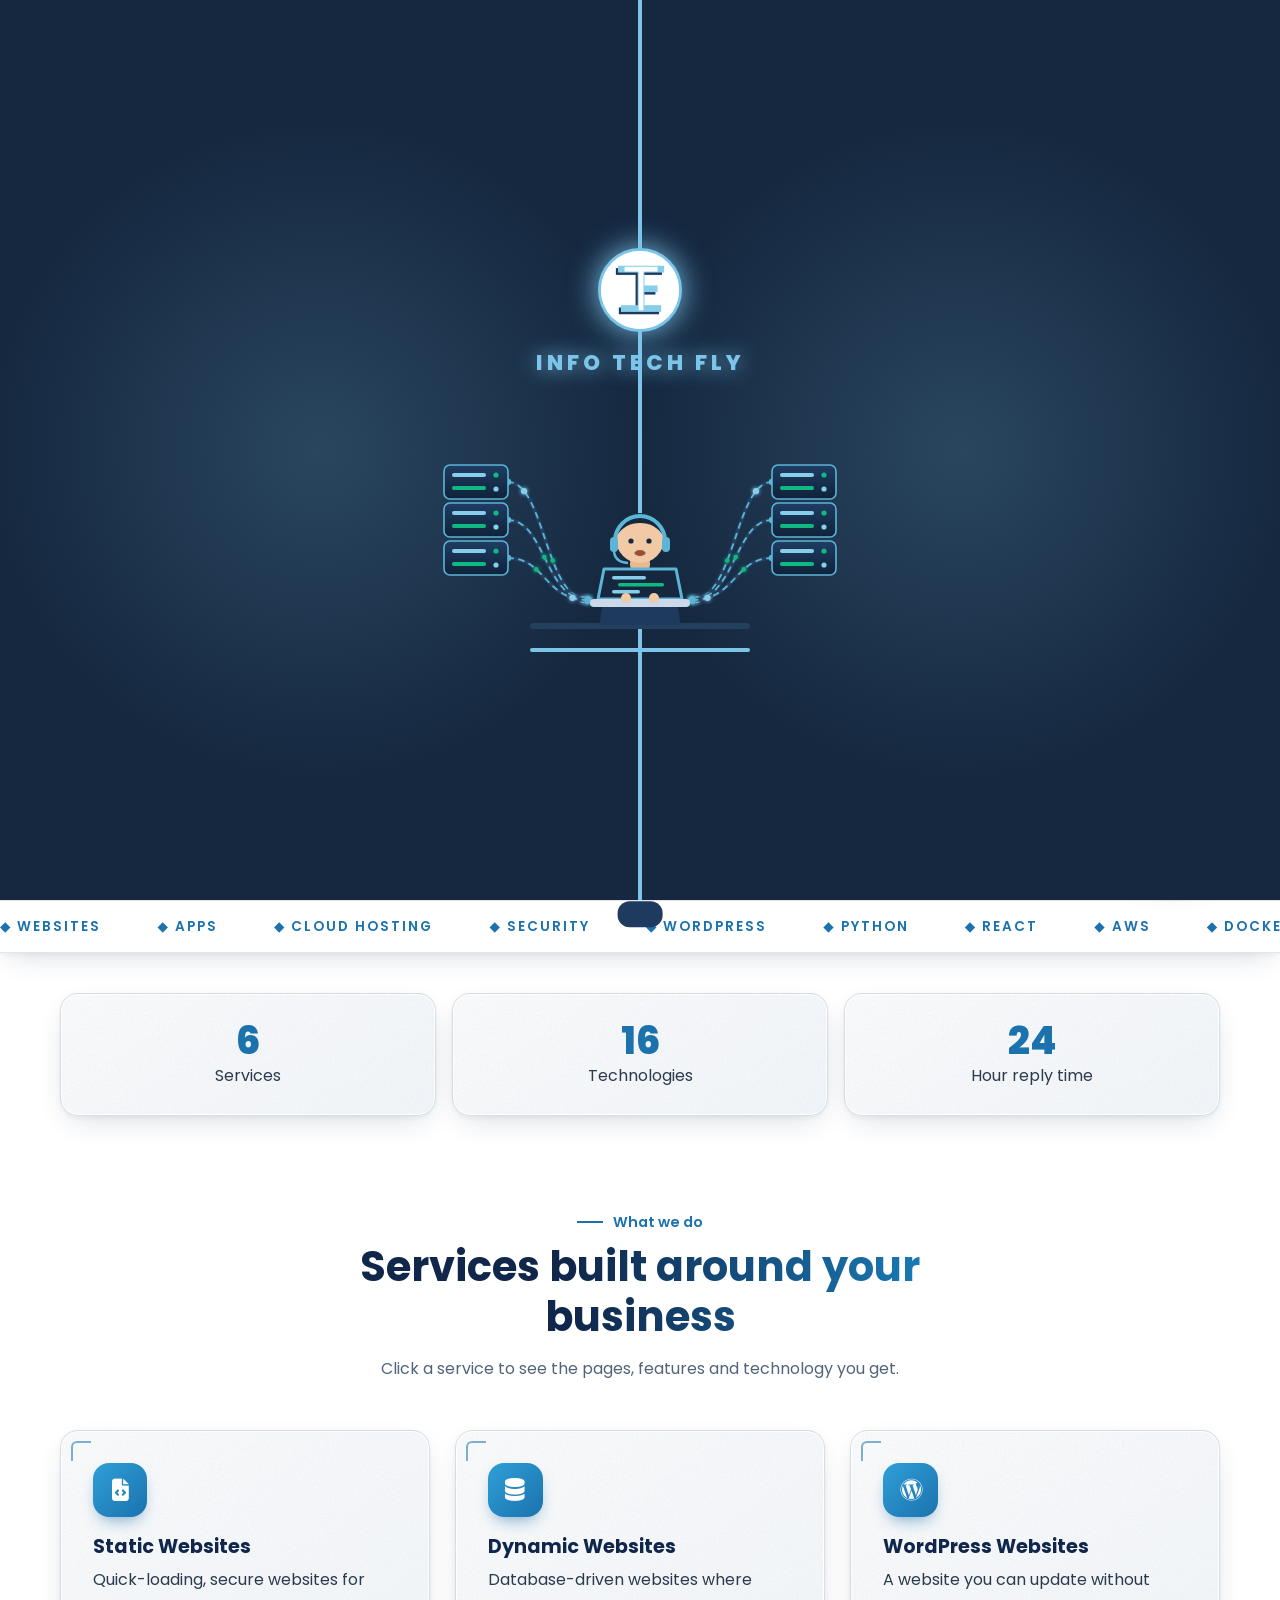
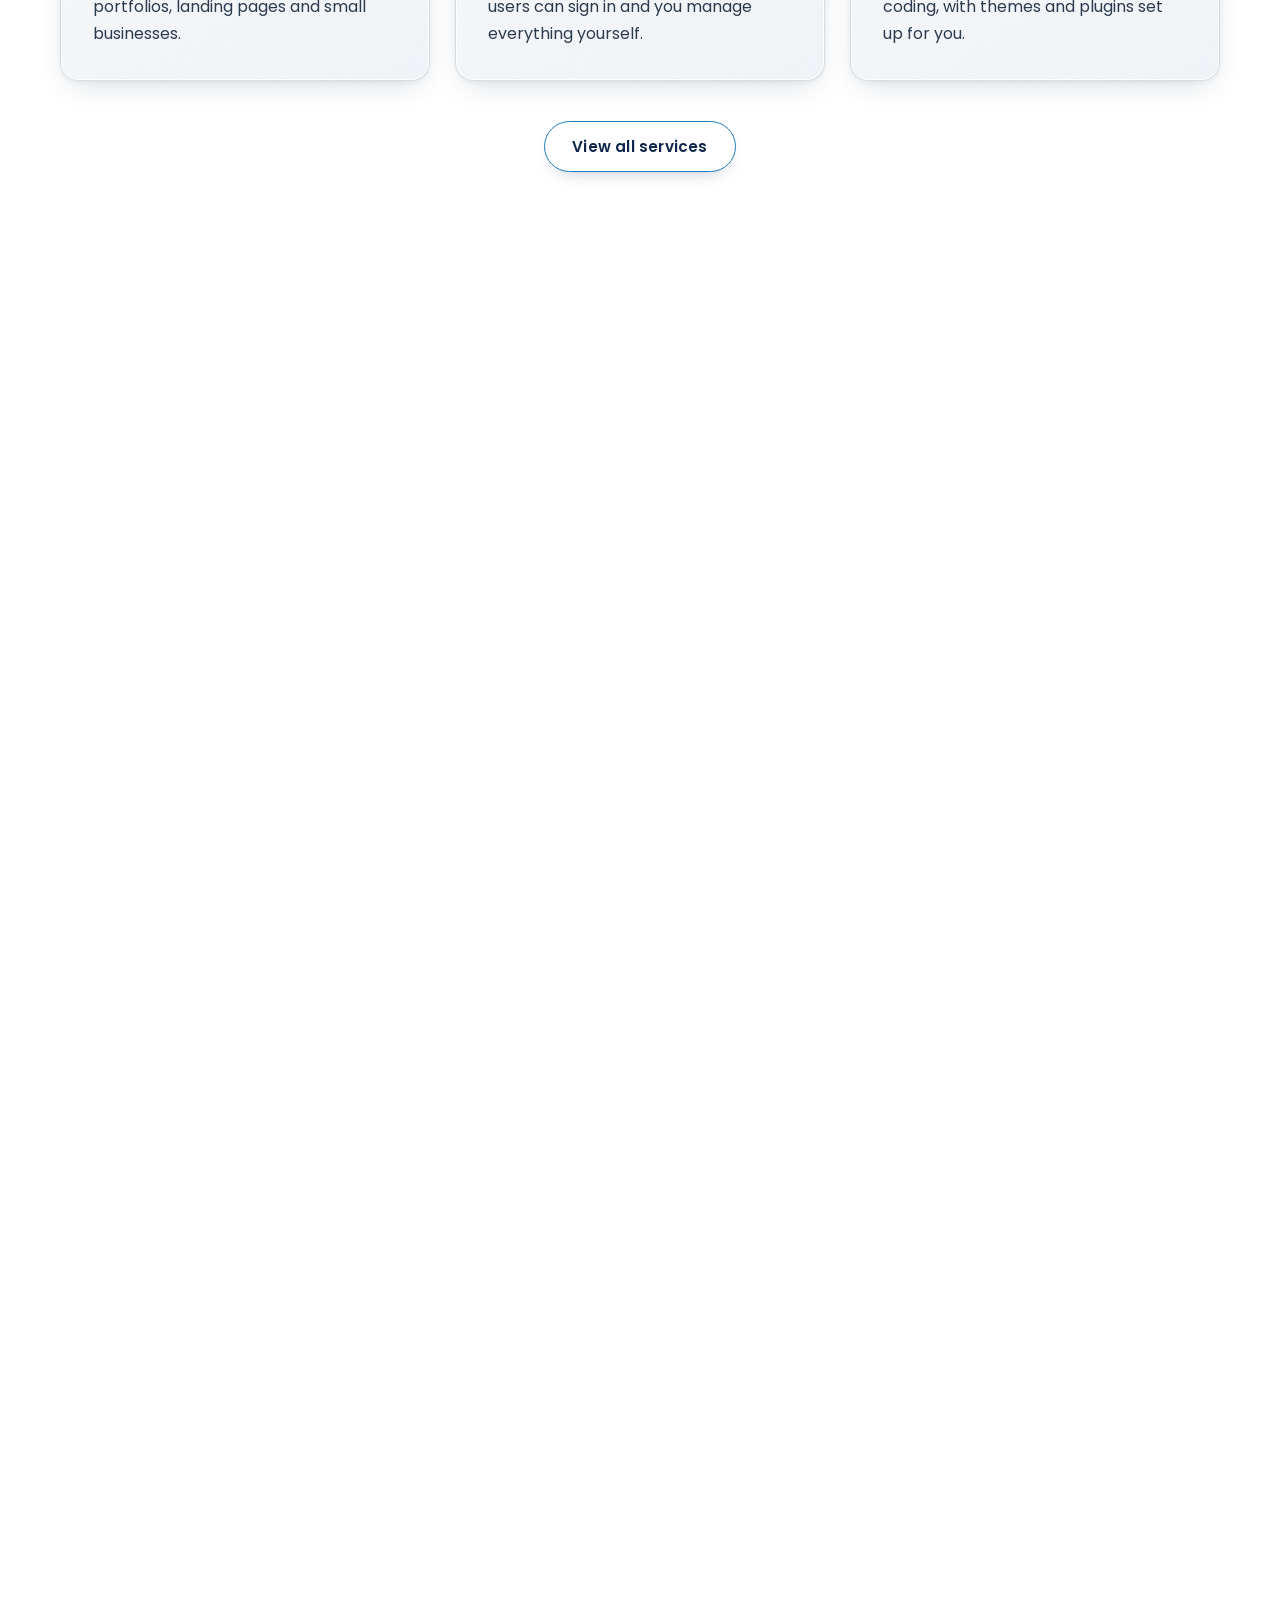
==== commit c81096a2: "Add website code." ====
--- a/index.html
+++ b/index.html
@@ -1,94 +1,294 @@
 <!DOCTYPE html>
 <html lang="en">
-  <head>
-    <meta charset="UTF-8">
-    <script async
-      src="https://www.googletagmanager.com/gtag/js?id=G-BWQW6Z6Z4K"></script>
-    <script>
-  window.dataLayer = window.dataLayer || [];
-  function gtag(){dataLayer.push(arguments);}
-  gtag('js', new Date());
-  gtag('config', 'G-BWQW6Z6Z4K');
-</script>
-    <meta name="viewport"
-      content="width=device-width, initial-scale=1, viewport-fit=cover">
-    <title>Home | Info Tech Fly</title>
-    <meta name="description"
-      content="Info Tech Fly builds websites, apps and cloud hosting, and shares free online tools.">
-    <meta name="theme-color" content="#1E3A5F">
-    <link rel="icon" href="img/Logo.png" type="image/png">
-    <link rel="preconnect" href="https://fonts.googleapis.com"><link
-      rel="preconnect" href="https://fonts.gstatic.com" crossorigin>
-    <link
-      href="https://fonts.googleapis.com/css2?family=Poppins:wght@400;500;600;700;800&display=swap"
-      rel="stylesheet">
-    <link rel="stylesheet"
-      href="https://cdnjs.cloudflare.com/ajax/libs/font-awesome/6.5.1/css/all.min.css">
-    <link rel="stylesheet" href="css/style.css">
-    <script src="js/components.js"></script>
-  </head>
-  <body>
-    <main>
-      <section class="hero"><div class="blob a"></div><div class="blob b"></div>
-        <div class="wrap">
-          <div data-a="left"><span class="badge"><i
-                class="fa-solid fa-plane"></i> Info Tech Fly</span>
-            <h1>We build<span class="type"
-                data-type="Websites that fly|Apps and software|Cloud hosting|Free online tools|Secure and fast"></span></h1>
-            <p class="lead">From a simple website to a full web app with login
-              and admin panel. We also deploy, secure and maintain it for
-              you.</p>
-            <div class="row"><a href="services.html" class="btn"><i
-                  class="fa-solid fa-layer-group"></i> See services</a><a
-                href="#contact" class="btn out"><i
-                  class="fa-solid fa-envelope"></i> Contact us</a></div></div>
-          <div class="visual" data-a="right"><div class="frame"><img
-                src="img/hero.avif" alt="Team building websites and apps"
-                onerror="this.remove()"></div>
-            <i class="fa-brands fa-python chip"
-              style="--d:6s;top:-18px;left:-18px"></i><i
-              class="fa-brands fa-react chip"
-              style="--d:8s;top:20%;right:-20px"></i>
-            <i class="fa-brands fa-aws chip"
-              style="--d:7s;bottom:-18px;left:20%"></i><i
-              class="fa-solid fa-shield-halved chip"
-              style="--d:9s;bottom:25%;left:-24px"></i></div>
-        </div></section>
-      <div class="wrap"><div class="stats">
-          <div class="stat" data-a="zoom"><b
-              data-count="6">0</b>Services</div><div class="stat"
-            data-a="zoom"><b data-count="16">0</b>Technologies</div>
-          <div class="stat" data-a="zoom"><b data-count="24">0</b>Hour reply
-            time</div></div></div>
-      <section><div class="wrap"><div class="sh" data-a="up"><span>What we
-              do</span><h2>Services built around your business</h2><p>Click a
-              service to see the pages, features and technology you
-              get.</p></div>
-          <div class="grid" id="homeSvc"></div>
-          <div class="row" style="justify-content:center;margin-top:2.5rem"><a
-              href="services.html" class="btn out">View all
-              services</a></div></div></section>
-      <section class="alt"><div class="wrap split">
-          <div class="frame" data-a="left"><img src="img/about.svg"
-              alt="Our team at work"></div>
-          <div data-a="right"><div class="sh"
-              style="text-align:left;margin:0 0 1rem"><span>About
-                us</span><h2>Simple, fast and secure by default</h2></div>
-            <p>Info Tech Fly creates free online tools and builds professional
-              websites and software. Every project is mobile friendly, fast and
-              protected with HTTPS.</p>
-            <div class="row" style="margin-top:1.5rem"><a href="about.html"
-                class="btn">Read more about us</a></div></div></div></section>
-      <section id="contact"><div class="wrap"><div class="sh"
-            data-a="up"><span>Get in touch</span><h2>Let’s talk about your
-              project</h2><p>Chat with our assistant and we will contact
-              you.</p></div>
-          <div style="max-width:680px;margin:auto" data-a="zoom"
-            data-lead-form></div></div></section>
-    </main>
-    <div id="site-footer"></div>
-    <script src="js/data.js"></script>
-    <script src="js/config.js"></script>
-    <script src="js/chatbot.js"></script>
-    <script src="js/main.js"></script>
-  </body></html>+
+<head>
+  <meta charset="UTF-8">
+  <script async src="https://www.googletagmanager.com/gtag/js?id=G-BWQW6Z6Z4K"></script>
+  <script>
+    window.dataLayer = window.dataLayer || [];
+    function gtag() { dataLayer.push(arguments); }
+    gtag('js', new Date());
+    gtag('config', 'G-BWQW6Z6Z4K');
+  </script>
+  <meta name="viewport" content="width=device-width, initial-scale=1, viewport-fit=cover">
+  <title>Info Tech Fly | Web Development, Hosting & Security</title>
+  <meta name="description" content="Info Tech Fly builds websites, web apps and software, and handles cloud hosting, cybersecurity and maintenance. Free online tools and a free quote within 24 hours.">
+  <meta name="theme-color" content="#1E3A5F">
+  <meta name="keywords" content="web development, website design, WordPress development, web app development, software development, cloud hosting, AWS deployment, cybersecurity, website security, malware removal, SSL, website maintenance, free online tools, Info Tech Fly, India">
+  <meta name="author" content="Info Tech Fly">
+  <meta name="robots" content="index, follow, max-image-preview:large, max-snippet:-1, max-video-preview:-1">
+  <meta name="geo.region" content="IN">
+  <meta name="geo.placename" content="India">
+  <link rel="canonical" href="https://www.infotechfly.com/">
+  <meta property="og:type" content="website">
+  <meta property="og:site_name" content="Info Tech Fly">
+  <meta property="og:locale" content="en_IN">
+  <meta property="og:title" content="Info Tech Fly | Web Development, Hosting & Security">
+  <meta property="og:description" content="Info Tech Fly builds websites, web apps and software, and handles cloud hosting, cybersecurity and maintenance. Free online tools and a free quote within 24 hours.">
+  <meta property="og:url" content="https://www.infotechfly.com/">
+  <meta property="og:image" content="https://www.infotechfly.com/img/Logo.png">
+  <meta property="og:image:alt" content="Info Tech Fly logo">
+  <meta name="twitter:card" content="summary">
+  <meta name="twitter:title" content="Info Tech Fly | Web Development, Hosting & Security">
+  <meta name="twitter:description" content="Info Tech Fly builds websites, web apps and software, and handles cloud hosting, cybersecurity and maintenance. Free online tools and a free quote within 24 hours.">
+  <meta name="twitter:image" content="https://www.infotechfly.com/img/Logo.png">
+  <!-- Google Search Console: paste your verification tag here -->
+  <!-- <meta name="google-site-verification" content="YOUR_CODE"> -->
+  <link rel="icon" href="img/Logo.png" type="image/png">
+  <link rel="preconnect" href="https://fonts.googleapis.com">
+  <link rel="preconnect" href="https://fonts.gstatic.com" crossorigin>
+  <link href="https://fonts.googleapis.com/css2?family=Poppins:wght@400;500;600;700;800&display=swap" rel="stylesheet">
+  <link rel="stylesheet" href="https://cdnjs.cloudflare.com/ajax/libs/font-awesome/6.5.1/css/all.min.css">
+  <link rel="stylesheet" href="css/style.css">
+  <link rel="stylesheet" href="css/theme.css">
+  <script src="js/components.js"></script>
+  <script src="js/effects.js"></script>
+  <script type="application/ld+json">
+{
+  "@context": "https://schema.org",
+  "@graph": [
+    {
+      "@type": "Organization",
+      "@id": "https://www.infotechfly.com/#org",
+      "name": "Info Tech Fly",
+      "url": "https://www.infotechfly.com/",
+      "logo": {
+        "@type": "ImageObject",
+        "url": "https://www.infotechfly.com/img/Logo.png"
+      },
+      "image": "https://www.infotechfly.com/img/Logo.png",
+      "description": "Info Tech Fly builds websites, web apps and software, and provides cloud hosting, cybersecurity and maintenance services.",
+      "email": "contactinfotechfly@gmail.com",
+      "telephone": "+91 7225880469",
+      "areaServed": {
+        "@type": "Country",
+        "name": "India"
+      },
+      "knowsAbout": [
+        "Web development",
+        "WordPress",
+        "Web apps",
+        "Cloud hosting",
+        "AWS",
+        "Cybersecurity",
+        "Website security"
+      ],
+      "sameAs": [
+        "https://www.youtube.com/@InfoTechFly",
+        "https://www.instagram.com/infotechfly/",
+        "https://t.me/infotechfly",
+        "https://www.linkedin.com/company/infotechfly/",
+        "https://github.com/infotechfly"
+      ],
+      "contactPoint": {
+        "@type": "ContactPoint",
+        "contactType": "customer support",
+        "telephone": "+91 7225880469",
+        "email": "contactinfotechfly@gmail.com",
+        "areaServed": "IN",
+        "availableLanguage": "English"
+      }
+    },
+    {
+      "@type": "WebSite",
+      "@id": "https://www.infotechfly.com/#website",
+      "url": "https://www.infotechfly.com/",
+      "name": "Info Tech Fly",
+      "inLanguage": "en",
+      "publisher": {
+        "@id": "https://www.infotechfly.com/#org"
+      }
+    },
+    {
+      "@type": "WebPage",
+      "@id": "https://www.infotechfly.com/#webpage",
+      "url": "https://www.infotechfly.com/",
+      "name": "Info Tech Fly | Web Development, Hosting & Security",
+      "description": "Info Tech Fly builds websites, web apps and software, and handles cloud hosting, cybersecurity and maintenance. Free online tools and a free quote within 24 hours.",
+      "isPartOf": {
+        "@id": "https://www.infotechfly.com/#website"
+      },
+      "about": {
+        "@id": "https://www.infotechfly.com/#org"
+      },
+      "inLanguage": "en"
+    },
+    {
+      "@type": "FAQPage",
+      "mainEntity": [
+        {
+          "@type": "Question",
+          "name": "What services does Info Tech Fly offer?",
+          "acceptedAnswer": {
+            "@type": "Answer",
+            "text": "We build static, dynamic and WordPress websites, custom web apps and software, and we handle deployment, cloud hosting, security and ongoing maintenance."
+          }
+        },
+        {
+          "@type": "Question",
+          "name": "Do you offer web development and cybersecurity services?",
+          "acceptedAnswer": {
+            "@type": "Answer",
+            "text": "Yes. We build websites and web apps, and we also protect them with SSL (HTTPS), regular backups, malware scans and cleanup, updates and security audits."
+          }
+        },
+        {
+          "@type": "Question",
+          "name": "Can you host and deploy my website?",
+          "acceptedAnswer": {
+            "@type": "Answer",
+            "text": "Yes. We set up your domain, cloud server (AWS, VPS, Vercel or Netlify), SSL certificate, Docker and a CI/CD pipeline so your site updates automatically when you push to GitHub."
+          }
+        },
+        {
+          "@type": "Question",
+          "name": "How do I get a quote?",
+          "acceptedAnswer": {
+            "@type": "Answer",
+            "text": "Send us a message with the contact form, call or WhatsApp us on +91 7225880469, or email contactinfotechfly@gmail.com. The quote is free and we reply within 24 hours."
+          }
+        },
+        {
+          "@type": "Question",
+          "name": "Where is Info Tech Fly based?",
+          "acceptedAnswer": {
+            "@type": "Answer",
+            "text": "We are based in India and work remotely, so you can reach us by phone, WhatsApp, email or the contact form from anywhere."
+          }
+        }
+      ]
+    }
+  ]
+}
+  </script>
+</head>
+
+<body>
+  <main>
+    <section class="hero">
+      <div class="blob a"></div>
+      <div class="blob b"></div>
+      <div class="wrap">
+        <div data-a="left"><span class="badge"><i class="fa-solid fa-plane"></i> Info Tech Fly</span>
+          <h1>We build<span class="sr-only"> websites, web apps, cloud hosting and cybersecurity services</span><span aria-hidden="true" class="type"
+              data-type="Websites that fly|Apps and software|Cloud hosting|Free online tools|Secure and fast"></span>
+          </h1>
+          <p class="lead">From a simple website to a full web app with login
+            and admin panel. We also deploy, secure and maintain it for
+            you.</p>
+          <div class="row"><a href="services.html" class="btn"><i class="fa-solid fa-layer-group"></i> See
+              services</a><a href="#contact" class="btn out"><i class="fa-solid fa-envelope"></i> Contact us</a></div>
+        </div>
+        <div class="visual" data-a="right">
+          <div class="frame"><img src="img/hero.avif" alt="Team building websites and apps" onerror="this.remove()">
+          </div>
+          <i class="fa-brands fa-python chip" style="--d:6s;top:-18px;left:-18px"></i><i class="fa-brands fa-react chip"
+            style="--d:8s;top:20%;right:-20px"></i>
+          <i class="fa-brands fa-aws chip" style="--d:7s;bottom:-18px;left:20%"></i><i
+            class="fa-solid fa-shield-halved chip" style="--d:9s;bottom:25%;left:-24px"></i>
+        </div>
+      </div>
+    </section>
+    <div class="wrap">
+      <div class="stats">
+        <div class="stat" data-a="zoom"><b data-count="6">0</b>Services</div>
+        <div class="stat" data-a="zoom"><b data-count="16">0</b>Technologies</div>
+        <div class="stat" data-a="zoom"><b data-count="24">0</b>Hour reply
+          time</div>
+      </div>
+    </div>
+    <section>
+      <div class="wrap">
+        <div class="sh" data-a="up"><span>What we
+            do</span>
+          <h2>Services built around your business</h2>
+          <p>Click a
+            service to see the pages, features and technology you
+            get.</p>
+        </div>
+        <div class="grid" id="homeSvc"><noscript><ul><li><a href="services.html#static">Static Websites</a>: Quick-loading, secure websites for portfolios, landing pages and small businesses.</li><li><a href="services.html#dynamic">Dynamic Websites</a>: Database-driven websites where users can sign in and you manage everything yourself.</li><li><a href="services.html#wordpress">WordPress Websites</a>: A website you can update without coding, with themes and plugins set up for you.</li></ul></noscript></div>
+        <div class="row" style="justify-content:center;margin-top:2.5rem"><a href="services.html" class="btn out">View
+            all
+            services</a></div>
+      </div>
+    </section>
+    <section class="alt">
+      <div class="wrap split">
+        <div class="frame" data-a="left"><img src="img/about.svg" alt="Our team at work"></div>
+        <div data-a="right">
+          <div class="sh" style="text-align:left;margin:0 0 1rem"><span>About
+              us</span>
+            <h2>Simple, fast and secure by default</h2>
+          </div>
+          <p>Info Tech Fly creates free online tools and builds professional
+            websites and software. Every project is mobile friendly, fast and
+            protected with HTTPS.</p>
+          <div class="row" style="margin-top:1.5rem"><a href="about.html" class="btn go"><span>Read more about us</span><i class="fa-solid fa-arrow-right" aria-hidden="true"></i></a></div>
+        </div>
+      </div>
+    </section>
+    <section id="faq">
+      <div class="wrap">
+        <div class="sh" data-a="up"><span>FAQ</span>
+          <h2>Questions we often get</h2>
+          <p>Quick answers about our web development, hosting and security services.</p>
+        </div>
+        <div class="faq-list" data-a="up">
+          <details><summary>What services does Info Tech Fly offer?</summary><p>We build static, dynamic and WordPress websites, custom web apps and software, and we handle deployment, cloud hosting, security and ongoing maintenance.</p></details>
+          <details><summary>Do you offer web development and cybersecurity services?</summary><p>Yes. We build websites and web apps, and we also protect them with SSL (HTTPS), regular backups, malware scans and cleanup, updates and security audits.</p></details>
+          <details><summary>Can you host and deploy my website?</summary><p>Yes. We set up your domain, cloud server (AWS, VPS, Vercel or Netlify), SSL certificate, Docker and a CI/CD pipeline so your site updates automatically when you push to GitHub.</p></details>
+          <details><summary>How do I get a quote?</summary><p>Send us a message with the contact form, call or WhatsApp us on +91 7225880469, or email contactinfotechfly@gmail.com. The quote is free and we reply within 24 hours.</p></details>
+          <details><summary>Where is Info Tech Fly based?</summary><p>We are based in India and work remotely, so you can reach us by phone, WhatsApp, email or the contact form from anywhere.</p></details>
+        </div>
+      </div>
+    </section>
+    <section id="contact">
+      <div class="wrap">
+        <div class="sh" data-a="up"><span>Get in touch</span>
+          <h2>Let’s talk about your
+            project</h2>
+          <p>Chat with our assistant or use the contact form. We will
+            reply within 24 hours.</p>
+        </div>
+        <div class="cgrid">
+          <div data-a="left">
+            <div class="card cc">
+              <div class="ic"><i class="fa-solid fa-phone"></i></div>
+              <div>
+                <h4>Call
+                  us</h4>
+                <p>+91 7225880469</p>
+              </div>
+            </div>
+            <div class="card cc">
+              <div class="ic"><i class="fa-solid fa-envelope"></i></div>
+              <div>
+                <h4>Email</h4>
+                <p>contactinfotechfly@gmail.com</p>
+              </div>
+            </div>
+            <div class="card cc">
+              <div class="ic"><i class="fa-solid fa-location-dot"></i></div>
+              <div>
+                <h4>Location</h4>
+                <p>India
+                  (Remote)</p>
+              </div>
+            </div>
+            <div class="frame" style="margin-top:1.4rem;animation:none"><img src="img/contact.svg"
+                alt="Support team ready to help" loading="lazy"></div>
+          </div>
+          <div data-a="right" data-lead-form></div>
+        </div>
+      </div>
+    </section>
+  </main>
+  <div id="site-footer"></div>
+  <script src="js/data.js"></script>
+  <script src="js/config.js"></script>
+  <script src="js/chatbot.js"></script>
+  <script src="js/main.js"></script>
+  <script src="js/network.js"></script>
+</body>
+
+</html>
--- a/css/style.css
+++ b/css/style.css
@@ -1369,70 +1369,10 @@
     scroll-behavior: auto;
   }
 }
-.bgfx {
-  position: fixed;
-  inset: 0;
-  z-index: 0;
-  overflow: hidden;
-  pointer-events: none;
-  transition: transform 0.5s ease-out;
-  max-width: 100vw;
-  max-height: 100vh;
-}
-.bgfx i,
-.bgfx b {
-  position: absolute;
-  left: var(--x);
-  top: 100%;
-  font-size: var(--s);
-  color: var(--sky-d);
-  opacity: 0;
-  will-change: transform, opacity;
-  animation: drift var(--d) linear var(--dl) infinite;
-}
-.bgfx b {
-  font:
-    600 calc(var(--s) * 0.6)/1 ui-monospace,
-    Consolas,
-    monospace;
-  color: var(--sky-d);
-}
-@keyframes drift {
-  0% {
-    opacity: 0;
-    transform: translate3d(0, 0, 0) rotate(0);
-  }
-  10% {
-    opacity: var(--o);
-  }
-  50% {
-    transform: translate3d(var(--sx), -60vh, 0) rotate(var(--r));
-  }
-  90% {
-    opacity: var(--o);
-  }
-  100% {
-    opacity: 0;
-    transform: translate3d(calc(var(--sx) * -1), -120vh, 0)
-      rotate(calc(var(--r) * 2));
-  }
-}
-[data-theme="dark"] .bgfx i,
-[data-theme="dark"] .bgfx b {
-  --o: 0.2;
-}
 main,
 .ftr {
   position: relative;
   z-index: 1;
-}
-@media (prefers-reduced-motion: reduce) {
-  .bgfx i,
-  .bgfx b {
-    animation: none !important;
-    top: var(--y);
-    opacity: 0.1;
-  }
 }
 .desk-actions {
   display: flex;
--- a/css/theme.css
+++ b/css/theme.css
@@ -0,0 +1,602 @@
+@property --a{syntax:'<angle>';initial-value:0deg;inherits:false}
+:root{--glass:rgba(255,255,255,.66);--glassb:rgba(91,181,214,.38)}
+[data-theme=dark]{--glass:rgba(255,255,255,.05);--glassb:rgba(135,206,235,.26)}
+
+/* cursor glow */
+#glow{position:fixed;width:420px;height:420px;margin:-210px 0 0 -210px;border-radius:50%;background:radial-gradient(circle,color-mix(in srgb,var(--sky) 22%,transparent),transparent 65%);pointer-events:none;z-index:0;left:-999px;top:0}
+
+/* floating glass pill header (centered with margin, no transform, so the mobile drawer can be fixed to the screen) */
+.hdr{inset:12px 0 auto 0;margin:0 auto;transform:none;width:min(1180px,94%);max-width:none;border-radius:60px;background:var(--glass);border:1px solid var(--glassb);box-shadow:var(--sh)}
+.hdr.scrolled{border-color:var(--sky-d)}
+.hdr .wrap{width:100%;padding:0 1rem;height:4rem}.hdr.scrolled .wrap{height:3.6rem}
+.menu a::after{display:none}
+.menu a.on{background:var(--sky);color:var(--navy);box-shadow:0 0 18px color-mix(in srgb,var(--sky) 65%,transparent)}
+.menu a:hover:not(.on){color:var(--sky-d)}
+.mclose{display:none}
+#scrim{position:fixed;inset:0;z-index:89;background:rgba(6,14,26,.55);backdrop-filter:blur(3px);-webkit-backdrop-filter:blur(3px);opacity:0;pointer-events:none;transition:opacity .35s}
+html.menu-open #scrim{opacity:1;pointer-events:auto}
+html.menu-open{overflow:hidden}
+@media(min-width:901px){#scrim{display:none}}
+
+/* headings, buttons */
+.hero h1,.phero h1,.sh h2{background:linear-gradient(90deg,var(--hc) 35%,var(--sky-d));-webkit-background-clip:text;background-clip:text;color:transparent}
+.sh span,.tag{display:inline-flex;align-items:center;gap:.6rem}
+.sh span::before,.tag::before{content:"";width:26px;height:2px;background:var(--sky-d);box-shadow:0 0 10px var(--sky-d)}
+.btn{box-shadow:0 0 22px color-mix(in srgb,var(--sky) 45%,transparent)}
+.btn.out{background:var(--glass);backdrop-filter:blur(10px);box-shadow:none}
+
+/* glass cards with corner bracket */
+.card,.stat{background:var(--glass);backdrop-filter:blur(18px) saturate(150%);-webkit-backdrop-filter:blur(18px) saturate(150%);border-color:var(--glassb);box-shadow:var(--sh),inset 0 1px 0 rgba(255,255,255,.14)}
+.card{position:relative;transform-style:preserve-3d}
+.card:not(.it):not(.svc):not(.tech)::before{content:"";position:absolute;top:10px;left:10px;width:18px;height:18px;border-top:2px solid var(--sky-d);border-left:2px solid var(--sky-d);border-radius:6px 0 0 0;opacity:.7;pointer-events:none}
+.card:not(.svc):not(.fw){transition:border-color .3s,box-shadow .3s,transform .15s}
+.card:hover{box-shadow:0 0 34px color-mix(in srgb,var(--sky) 40%,transparent),var(--sh)}
+.card .ic{box-shadow:0 0 18px color-mix(in srgb,var(--sky) 45%,transparent)}
+.stat b{text-shadow:0 0 20px color-mix(in srgb,var(--sky) 55%,transparent)}
+
+/* images: scan line + rotating neon border on the hero picture */
+.frame{position:relative}
+.frame::after{content:"";position:absolute;left:0;right:0;height:60px;top:-60px;background:linear-gradient(180deg,transparent,color-mix(in srgb,var(--sky) 40%,transparent),transparent);animation:scan 4s linear infinite;pointer-events:none}
+@keyframes scan{to{top:110%}}
+.hero .frame{border:4px solid transparent;background:linear-gradient(var(--navy),var(--navy)) padding-box,conic-gradient(from var(--a),transparent 0 55%,var(--sky-d),transparent) border-box;animation:float 7s ease-in-out infinite,sa 5s linear infinite;filter:drop-shadow(0 0 12px color-mix(in srgb,var(--sky-d) 60%,transparent))}
+@keyframes sa{to{--a:360deg}}
+
+/* ticker */
+.tick{position:relative;z-index:1;overflow:hidden;border-block:1px solid var(--glassb);background:var(--glass);backdrop-filter:blur(10px);padding:14px 0}
+.tick div{display:flex;gap:56px;width:max-content;animation:mq 30s linear infinite;font-weight:600;font-size:.85rem;color:var(--sky-d);letter-spacing:2px;white-space:nowrap}
+.tick+.wrap .stats{margin-top:2.5rem}
+
+/* back to top, footer glow */
+.ib{position:fixed;right:20px;bottom:104px;width:42px;height:42px;border-radius:50%;border:1px solid var(--glassb);background:var(--glass);backdrop-filter:blur(10px);color:var(--hc);cursor:pointer;opacity:0;pointer-events:none;z-index:94;transition:.3s}
+.ib.show{opacity:1;pointer-events:auto}.ib:hover{background:var(--sky);color:var(--navy);box-shadow:0 0 18px var(--sky)}
+.ftr{border-top:1px solid var(--sky-d);box-shadow:0 -10px 40px color-mix(in srgb,var(--sky) 18%,transparent)}
+.ftr .soc a:hover{background:var(--sky);color:var(--navy);box-shadow:0 0 22px color-mix(in srgb,var(--sky) 65%,transparent)}
+
+/* developer guide */
+#guide{position:fixed;right:16px;bottom:16px;z-index:95;display:flex;align-items:flex-end;gap:8px;flex-direction:row-reverse}
+#guide svg{width:100px;flex:none;cursor:pointer;filter:drop-shadow(0 0 14px color-mix(in srgb,var(--sky) 70%,transparent))}
+#bub{max-width:270px;min-height:46px;background:var(--glass);backdrop-filter:blur(18px);-webkit-backdrop-filter:blur(18px);border:1px solid var(--sky-d);border-radius:18px 18px 4px 18px;padding:12px 16px;font-size:.86rem;line-height:1.5;color:var(--tx);box-shadow:0 0 24px color-mix(in srgb,var(--sky) 35%,transparent);transition:.3s}
+#bub.hide{opacity:0;transform:scale(.7);pointer-events:none}
+
+/* loader: logo, developer at work, servers, welcome */
+#loader{position:fixed;inset:0;z-index:999;display:flex;cursor:pointer}
+#loader .door{flex:1;background:radial-gradient(circle at 50% 50%,rgba(135,206,235,.18),transparent 60%),var(--navy-d);transition:transform 1s cubic-bezier(.7,0,.3,1)}
+#loader .door:first-child{border-right:2px solid var(--sky)}#loader .door:nth-child(2){border-left:2px solid var(--sky)}
+#loader.open .door:first-child{transform:translateX(-100%)}#loader.open .door:nth-child(2){transform:translateX(100%)}
+#loader .mid{position:absolute;inset:0;z-index:2;display:flex;flex-direction:column;align-items:center;justify-content:center;gap:.8rem;padding:1rem;pointer-events:none;transition:opacity .5s,transform .9s}
+#loader.open .mid{opacity:0;transform:scale(1.12)}
+#loader .lg{position:relative;width:84px;height:84px;border-radius:50%;background:#fff;border:3px solid var(--sky);display:grid;place-items:center;overflow:hidden;font-size:2.2rem;color:var(--sky-d);box-shadow:0 0 30px var(--sky);animation:pop .9s cubic-bezier(.3,1.4,.4,1) both}
+#loader .lg img{position:absolute;inset:0;width:100%;height:100%;object-fit:cover;background:#fff}
+#loader .nm{color:var(--sky);font-weight:800;letter-spacing:4px;font-size:1.35rem;text-shadow:0 0 20px var(--sky);animation:pop .9s .2s both}
+#loader .sc{position:relative;width:min(420px,88vw);opacity:0;animation:fin .8s 1s forwards}
+#loader .sc svg{width:100%;display:block;overflow:visible}
+#loader .say{position:absolute;top:2%;left:50%;transform:translateX(-50%) scale(.6);opacity:0;white-space:nowrap;background:#fff;color:var(--navy);font-weight:600;font-size:.95rem;padding:.65rem 1.1rem;border-radius:16px;box-shadow:0 0 26px color-mix(in srgb,var(--sky) 60%,transparent);transition:.4s cubic-bezier(.3,1.4,.4,1)}
+#loader .say::after{content:"";position:absolute;left:50%;bottom:-8px;margin-left:-8px;border:8px solid transparent;border-bottom:0;border-top-color:#fff}
+#loader .say.on{opacity:1;transform:translateX(-50%) scale(1)}
+#loader .pb{width:220px;height:4px;background:rgba(255,255,255,.12);border-radius:4px;overflow:hidden}
+#loader .pb s{display:block;height:100%;background:var(--sky);box-shadow:0 0 12px var(--sky);animation:ld 4.4s ease-out forwards}
+@keyframes pop{from{opacity:0;transform:scale(.4)}}
+@keyframes fin{to{opacity:1}}
+@keyframes ld{from{width:0}to{width:100%}}
+
+/* developer character (loader + guide) */
+.dv .cl{transform-box:fill-box;transform-origin:left;animation:code 1.4s ease-in-out infinite alternate}
+.dv .hd{animation:key .28s ease-in-out infinite alternate}.dv .hd+.hd{animation-delay:.14s}
+.dv .ey{transform-box:fill-box;transform-origin:center;animation:blink 4s infinite}
+.talk .mo{transform-box:fill-box;transform-origin:center;animation:mouth .25s infinite alternate}
+.led{animation:led 1.2s infinite alternate}
+.wire{stroke-dasharray:5 6;animation:wf 1s linear infinite}
+.sv-bar{transform-box:fill-box;transform-origin:left;animation:code 1.6s ease-in-out infinite alternate}
+@keyframes code{from{transform:scaleX(.25)}to{transform:scaleX(1)}}
+@keyframes key{to{transform:translateY(-4px)}}
+@keyframes blink{0%,94%,100%{transform:scaleY(1)}97%{transform:scaleY(.1)}}
+@keyframes mouth{to{transform:scaleY(.25)}}
+@keyframes led{to{opacity:.25}}
+@keyframes wf{to{stroke-dashoffset:-22}}
+
+/* scroll slide: down = enters left to right, up = enters right to left */
+.js main>section,.js .ftr{transition:opacity .9s ease,transform .9s cubic-bezier(.2,.8,.2,1);will-change:transform,opacity}
+.js .sx{opacity:0}
+.js .sx.fl{transform:translateX(-12vw)}
+.js .sx.fr{transform:translateX(12vw)}
+.js .sx.in{opacity:1;transform:none}
+main{overflow-x:clip}
+@media(prefers-reduced-motion:reduce){.js .sx{opacity:1;transform:none}}
+
+/* chatbot / contact form switcher */
+.lw-tabs{display:flex;gap:.4rem;padding:.35rem;margin-bottom:1rem;border-radius:99px;background:var(--glass);border:1px solid var(--glassb);backdrop-filter:blur(10px);-webkit-backdrop-filter:blur(10px)}
+.lw-tabs button{flex:1;display:inline-flex;align-items:center;justify-content:center;gap:.5rem;padding:.65rem 1rem;border:0;border-radius:99px;background:transparent;color:var(--hc);font:600 .92rem Poppins,system-ui,sans-serif;cursor:pointer;transition:background .3s,color .3s,box-shadow .3s}
+.lw-tabs button:not(.on):hover{color:var(--sky-d)}
+.lw-tabs button.on{background:linear-gradient(135deg,var(--sky),var(--sky-d));color:var(--navy);box-shadow:0 0 18px color-mix(in srgb,var(--sky) 55%,transparent)}
+.lw-pane[hidden]{display:none}
+.lw-pane:not([hidden]){animation:lwIn .35s ease both}
+@keyframes lwIn{from{opacity:0;transform:translateY(8px)}to{opacity:1;transform:none}}
+
+/* contact form */
+.fw textarea{resize:vertical;min-height:110px}
+/* contact form action buttons (WhatsApp + Team) */
+.fw .acts{display:grid;grid-template-columns:repeat(auto-fit,minmax(210px,1fr));gap:.9rem;margin-top:1.5rem}
+.fw .acts .act{position:relative;overflow:hidden;isolation:isolate;display:flex;align-items:center;justify-content:center;gap:.8rem;width:100%;min-height:64px;margin:0;padding:.7rem 1.1rem;border:1px solid rgba(255,255,255,.28);border-radius:16px;font-family:inherit;text-align:left;cursor:pointer;-webkit-tap-highlight-color:transparent;transition:transform .22s cubic-bezier(.2,.8,.2,1),box-shadow .3s,filter .3s}
+.fw .acts .act::after{content:"";position:absolute;top:0;bottom:0;left:-70%;width:40%;background:linear-gradient(105deg,transparent,rgba(255,255,255,.38),transparent);transform:skewX(-20deg);transition:left .7s ease;pointer-events:none;z-index:-1}
+.fw .acts .act:hover:not(:disabled)::after{left:130%}
+.fw .acts .act:hover:not(:disabled){transform:translateY(-3px);filter:saturate(1.08)}
+.fw .acts .act:active:not(:disabled){transform:translateY(0) scale(.98)}
+.fw .acts .act:focus-visible{outline:3px solid color-mix(in srgb,var(--sky) 75%,transparent);outline-offset:3px}
+.fw .acts .act:disabled{opacity:.65;cursor:not-allowed}
+.act .ico{flex:none;display:grid;place-items:center;width:42px;height:42px;border-radius:12px;font-size:1.3rem;background:rgba(255,255,255,.22);box-shadow:inset 0 1px 0 rgba(255,255,255,.4)}
+.act .tx{display:flex;flex-direction:column;min-width:0;line-height:1.2}
+.act .tx b{font-size:.95rem;font-weight:700;letter-spacing:.1px}
+.act .tx small{margin-top:3px;font-size:.72rem;font-weight:500;opacity:.85}
+.act>i{font-size:1.1rem}
+.act.wa{background:linear-gradient(135deg,#2fe27a 0%,#25d366 40%,#128c7e 100%);color:#fff;box-shadow:0 10px 24px -6px rgba(18,140,126,.55),inset 0 1px 0 rgba(255,255,255,.35)}
+.act.wa:hover:not(:disabled){box-shadow:0 16px 32px -6px rgba(18,140,126,.7),inset 0 1px 0 rgba(255,255,255,.35)}
+.act.team{background:linear-gradient(135deg,var(--sky) 0%,var(--sky-d) 100%);color:var(--navy);box-shadow:0 10px 24px -6px color-mix(in srgb,var(--sky-d) 70%,transparent),inset 0 1px 0 rgba(255,255,255,.45)}
+.act.team .ico{background:rgba(255,255,255,.4)}
+.act.team:hover:not(:disabled){box-shadow:0 16px 32px -6px color-mix(in srgb,var(--sky-d) 85%,transparent),inset 0 1px 0 rgba(255,255,255,.45)}
+@media(prefers-reduced-motion:reduce){.fw .acts .act,.fw .acts .act::after{transition:none}.fw .acts .act:hover:not(:disabled){transform:none}}
+.fw .note{display:block;margin-top:1rem;font-size:.8rem;line-height:1.5;color:var(--mu)}
+.fw .note i{color:var(--sky-d);margin-right:.3rem}
+
+/* mobile: header + left slide-in drawer */
+@media(max-width:900px){
+  .hdr{backdrop-filter:none;-webkit-backdrop-filter:none;background:color-mix(in srgb,var(--bg) 92%,transparent)}
+  .menu{position:fixed;top:0;bottom:0;left:0;right:auto;width:min(310px,84vw);max-width:none;padding:5rem 1.1rem 1.4rem;gap:.35rem;flex-direction:column;align-items:stretch;background:var(--card);border:0;border-right:1px solid var(--glassb);border-radius:0 28px 28px 0;box-shadow:12px 0 50px rgba(0,0,0,.35);transform:translateX(-105%);visibility:hidden;transition:transform .42s cubic-bezier(.2,.8,.2,1),visibility 0s .42s;overflow-x:hidden;overflow-y:auto;z-index:2}
+  .menu.on{transform:none;visibility:visible;transition:transform .42s cubic-bezier(.2,.8,.2,1),visibility 0s}
+  .menu::before{content:"Menu";position:absolute;top:1.45rem;left:1.4rem;font-weight:700;letter-spacing:.5px;color:var(--hc)}
+  .mclose{display:grid;position:absolute;top:1rem;right:1rem;width:2.5rem;height:2.5rem;place-items:center;border-radius:50%;border:1.5px solid var(--bd);background:var(--bg);color:var(--hc);cursor:pointer;transition:.3s}
+  .mclose:hover{background:var(--sky);color:var(--navy);transform:rotate(90deg)}
+  .menu a{padding:.85rem 1rem;font-size:1rem;opacity:0;transform:translateX(-18px);transition:opacity .35s,transform .35s,color .25s}
+  .menu.on a{opacity:1;transform:none;transition-delay:calc(var(--i) * 60ms + .15s)}
+  .mob-actions{margin-top:auto;padding-top:1rem;border-top:1px solid var(--bd)}
+  #bub{max-width:200px;font-size:.78rem}#guide svg{width:78px}.ib{bottom:84px}
+}
+@media(max-width:560px){.hdr{width:96%}.hdr .wrap{padding:0 .7rem}.lw-tabs button{padding:.6rem .5rem;font-size:.85rem}}
+@media(prefers-reduced-motion:reduce){#loader,.tick div{display:none}}
+
+/* pop-in cards: one by one, left->right when scrolling down, right->left when scrolling up */
+.cp-hide{opacity:0}
+.cp-l{animation:cpL .85s cubic-bezier(.2,.8,.2,1) var(--cd,0s) backwards}
+.cp-r{animation:cpR .85s cubic-bezier(.2,.8,.2,1) var(--cd,0s) backwards}
+@keyframes cpL{
+  0%{opacity:0;transform:translateX(-110px) scale(.6) rotate(-4deg)}
+  55%{opacity:1;transform:translateX(10px) scale(1.07) rotate(1deg)}
+  78%{transform:translateX(-4px) scale(.97)}
+  100%{opacity:1;transform:none}
+}
+@keyframes cpR{
+  0%{opacity:0;transform:translateX(110px) scale(.6) rotate(4deg)}
+  55%{opacity:1;transform:translateX(-10px) scale(1.07) rotate(-1deg)}
+  78%{transform:translateX(4px) scale(.97)}
+  100%{opacity:1;transform:none}
+}
+/* icon + number inside the box pops a moment later */
+.cp-l .ic,.cp-r .ic,.cp-l.stat b,.cp-r.stat b{animation:icpop .6s cubic-bezier(.3,1.5,.4,1) calc(var(--cd,0s) + .4s) backwards}
+@keyframes icpop{0%{transform:scale(0) rotate(-30deg);opacity:0}100%{transform:none;opacity:1}}
+@media(prefers-reduced-motion:reduce){.cp-hide{opacity:1}.cp-l,.cp-r,.cp-l .ic,.cp-r .ic{animation:none}}
+
+/* ==========================================================
+   MATTE GLASS (frosted, non-glossy)
+   soft blur + fine grain + calm borders, no shine or neon glow
+   ========================================================== */
+:root{
+  --noise:url("data:image/svg+xml,%3Csvg xmlns='http://www.w3.org/2000/svg' width='160' height='160'%3E%3Cfilter id='n'%3E%3CfeTurbulence type='fractalNoise' baseFrequency='.8' numOctaves='2' stitchTiles='stitch'/%3E%3CfeColorMatrix values='0 0 0 0 .45 0 0 0 0 .5 0 0 0 0 .55 0 0 0 .2 0'/%3E%3C/filter%3E%3Crect width='100%25' height='100%25' filter='url(%23n)'/%3E%3C/svg%3E");
+  --mg:linear-gradient(145deg,rgba(255,255,255,.78),rgba(240,248,253,.58));
+  --mgb:rgba(30,58,95,.10);
+  --mgh:rgba(255,255,255,.65);
+  --mblur:blur(22px) saturate(115%);
+  --msh:0 8px 30px rgba(30,58,95,.10);
+}
+[data-theme=dark]{
+  --mg:linear-gradient(145deg,rgba(255,255,255,.075),rgba(135,206,235,.035));
+  --mgb:rgba(255,255,255,.09);
+  --mgh:rgba(255,255,255,.07);
+  --msh:0 10px 34px rgba(0,0,0,.38);
+}
+
+/* calm static backdrop so the glass has something soft to frost (no icons, no lines) */
+body::before{content:"";position:fixed;inset:0;z-index:0;pointer-events:none;
+  background:
+    radial-gradient(520px 420px at 12% 18%,color-mix(in srgb,var(--sky) 26%,transparent),transparent 70%),
+    radial-gradient(560px 460px at 88% 42%,color-mix(in srgb,var(--sky-d) 20%,transparent),transparent 70%),
+    radial-gradient(520px 420px at 30% 92%,color-mix(in srgb,var(--sky) 18%,transparent),transparent 70%)}
+
+/* the glass surfaces */
+.card,.stat,.hdr,.tick,.lw-tabs,#bub,.ib,.btn.out,.badge,
+body .cbot{
+  background:var(--noise),var(--mg);
+  -webkit-backdrop-filter:var(--mblur);backdrop-filter:var(--mblur);
+  border-color:var(--mgb);
+  box-shadow:var(--msh),inset 0 0 0 1px var(--mgh)}
+.btn.out{box-shadow:inset 0 0 0 1px var(--mgh)}
+.btn.out:hover{background:var(--sky);color:var(--navy)}
+.ib:hover{background:var(--sky);color:var(--navy);box-shadow:var(--msh)}
+
+/* matte = no shine and no neon: soften glows and hover lights */
+.card:hover{border-color:color-mix(in srgb,var(--sky-d) 55%,transparent);box-shadow:0 14px 38px rgba(30,58,95,.16),inset 0 0 0 1px var(--mgh)}
+[data-theme=dark] .card:hover{box-shadow:0 14px 38px rgba(0,0,0,.5),inset 0 0 0 1px var(--mgh)}
+.card .ic{box-shadow:0 6px 14px -4px color-mix(in srgb,var(--sky-d) 55%,transparent)}
+.stat b{text-shadow:none}
+.menu a.on{box-shadow:none}
+.lw-tabs button.on{box-shadow:0 4px 12px -3px color-mix(in srgb,var(--sky-d) 60%,transparent)}
+.ftr{box-shadow:none}
+.btn{box-shadow:0 6px 16px -6px color-mix(in srgb,var(--sky-d) 70%,transparent)}
+#bub{box-shadow:var(--msh)}
+#guide svg{filter:drop-shadow(0 6px 10px rgba(30,58,95,.25))}
+.hero .frame{filter:none}
+#glow{opacity:.55}
+.tick{border-color:var(--mgb)}
+
+/* form fields and chatbot panels, same frosted look */
+.fw input,.fw textarea,body .cbot-f input{background:color-mix(in srgb,var(--bg) 55%,transparent);-webkit-backdrop-filter:blur(8px);backdrop-filter:blur(8px)}
+body .cbot{border:1px solid var(--mgb)}
+body .cbot-log{background:color-mix(in srgb,var(--bg2) 45%,transparent)}
+body .cbot-f{background:color-mix(in srgb,var(--card) 55%,transparent);border-top-color:var(--mgb)}
+body .cbot-m.bot{background:color-mix(in srgb,var(--card) 80%,transparent);border-color:var(--mgb)}
+.tc,.pl li{background:color-mix(in srgb,var(--bg2) 60%,transparent);border-color:var(--mgb)}
+
+/* service popup */
+dialog.modal{background:var(--noise),color-mix(in srgb,var(--card) 90%,transparent);-webkit-backdrop-filter:blur(26px);backdrop-filter:blur(26px);border:1px solid var(--mgb)}
+.mbar{background:color-mix(in srgb,var(--card) 60%,transparent);border-top-color:var(--mgb)}
+dialog.modal::backdrop{background:rgba(11,22,37,.55);-webkit-backdrop-filter:blur(8px);backdrop-filter:blur(8px)}
+
+/* mobile: header without blur so the left drawer stays fixed to the screen */
+@media(max-width:900px){
+  .hdr{-webkit-backdrop-filter:none;backdrop-filter:none;background:var(--noise),linear-gradient(color-mix(in srgb,var(--bg) 94%,transparent),color-mix(in srgb,var(--bg) 94%,transparent))}
+  .menu{background:var(--noise),var(--card)}
+}
+
+/* ==========================================================
+   LIGHT MODE POLISH
+   Clean cool-white surfaces, deeper blue accent for good contrast,
+   white text on blue buttons and icons. Dark mode is not changed.
+   ========================================================== */
+[data-theme=light]{
+  color-scheme:light;
+  --bg:#f4f8fc;--bg2:#e7f0f9;--card:#ffffff;
+  --tx:#2b3a4d;--hc:#10264a;--mu:#52647a;--bd:#d3e0ec;
+  --sky:#7cc4ea;--sky-d:#1b7db8;
+  --ac1:#2f9fd8;--ac2:#1b72ad;
+  --sh:0 12px 34px -10px rgba(16,38,74,.18),0 2px 6px rgba(16,38,74,.05);
+  --mg:linear-gradient(145deg,#ffffff,#f5f9fd);
+  --mgb:rgba(16,38,74,.12);
+  --mgh:rgba(255,255,255,.95);
+  --msh:0 10px 30px -10px rgba(16,38,74,.20),0 2px 6px rgba(16,38,74,.05);
+}
+[data-theme=light] body{background:linear-gradient(180deg,#f7fafd 0%,#eaf2fa 55%,#f4f8fc 100%) fixed}
+[data-theme=light] body::before{
+  background:
+    radial-gradient(520px 420px at 10% 12%,rgba(79,179,224,.22),transparent 70%),
+    radial-gradient(560px 460px at 92% 40%,rgba(27,114,173,.14),transparent 70%),
+    radial-gradient(520px 420px at 28% 94%,rgba(79,179,224,.16),transparent 70%)}
+[data-theme=light] #glow{opacity:.3}
+[data-theme=light] .alt{background:linear-gradient(180deg,rgba(231,240,249,.85),rgba(222,235,247,.7))}
+[data-theme=light] .hero,[data-theme=light] .phero{background:linear-gradient(160deg,rgba(214,232,246,.65),transparent 70%)}
+[data-theme=light] .blob{opacity:.35}
+
+/* header */
+[data-theme=light] .hdr{background:rgba(255,255,255,.88);border-color:rgba(16,38,74,.12)}
+[data-theme=light] .hdr.scrolled{border-color:rgba(27,114,173,.35);box-shadow:0 12px 30px -10px rgba(16,38,74,.25)}
+[data-theme=light] .menu a{color:var(--hc)}
+[data-theme=light] .menu a:hover:not(.on){color:var(--ac2)}
+[data-theme=light] .menu a.on{background:linear-gradient(135deg,var(--ac1),var(--ac2));color:#fff}
+[data-theme=light] .brand b{color:var(--ac2)}
+[data-theme=light] .tbtn{background:#fff;border-color:var(--bd);color:var(--hc)}
+[data-theme=light] .tbtn:hover{background:var(--ac2);color:#fff}
+
+/* headings and small labels */
+[data-theme=light] .hero h1,[data-theme=light] .phero h1,[data-theme=light] .sh h2{background:linear-gradient(90deg,var(--hc) 40%,#1b86c4);-webkit-background-clip:text;background-clip:text;color:transparent}
+[data-theme=light] .type{color:var(--ac2)}
+[data-theme=light] .type.code{background:var(--navy-d);color:var(--sky)}
+[data-theme=light] .sh span,[data-theme=light] .tag,[data-theme=light] .badge{color:var(--ac2)}
+[data-theme=light] .sh span::before,[data-theme=light] .tag::before{background:var(--ac2);box-shadow:none}
+[data-theme=light] .mside .tag{color:var(--sky)}
+[data-theme=light] .mside .tag::before{background:var(--sky)}
+[data-theme=light] .badge{border-color:rgba(27,114,173,.25)}
+[data-theme=light] .sh p,[data-theme=light] .cc p,[data-theme=light] .pl span,[data-theme=light] .tech p,[data-theme=light] .fw .note{color:var(--mu)}
+
+/* buttons */
+[data-theme=light] .btn{background:linear-gradient(135deg,var(--ac1),var(--ac2));color:#fff;box-shadow:0 10px 22px -10px rgba(27,114,173,.8)}
+[data-theme=light] .btn:hover{box-shadow:0 14px 28px -10px rgba(27,114,173,.9)}
+[data-theme=light] .btn.out{background:#fff;color:var(--ac2);border-color:var(--ac2);box-shadow:0 4px 12px -6px rgba(16,38,74,.25)}
+[data-theme=light] .btn.out:hover{background:linear-gradient(135deg,var(--ac1),var(--ac2));color:#fff}
+[data-theme=light] .cta .btn{background:#fff;color:var(--navy);box-shadow:0 10px 24px -10px rgba(0,0,0,.5)}
+[data-theme=light] .cta .btn:hover{background:var(--sky)}
+
+/* cards, icons, stats */
+[data-theme=light] .card:hover{border-color:rgba(27,114,173,.5);box-shadow:0 18px 40px -12px rgba(16,38,74,.28),inset 0 0 0 1px #fff}
+[data-theme=light] .card .ic,[data-theme=light] .pl li>i{background:linear-gradient(135deg,var(--ac1),var(--ac2));color:#fff;box-shadow:0 8px 16px -6px rgba(27,114,173,.6)}
+[data-theme=light] .card:not(.it):not(.svc):not(.tech)::before{border-color:var(--ac2);opacity:.55}
+[data-theme=light] .stat b{color:var(--ac2)}
+[data-theme=light] .tech i,[data-theme=light] .tc i,[data-theme=light] .chip,[data-theme=light] .env{color:var(--ac2)}
+[data-theme=light] .tc,[data-theme=light] .pl li{background:#f1f7fc;border-color:var(--bd)}
+[data-theme=light] .mside .tc{background:rgba(255,255,255,.14);border-color:rgba(255,255,255,.3);color:#fff}
+[data-theme=light] .mside .tc i{color:var(--sky)}
+[data-theme=light] .more{color:var(--ac2)}
+[data-theme=light] .tick div{color:var(--ac2)}
+[data-theme=light] .tick{background:rgba(255,255,255,.8)}
+[data-theme=light] .tl i{background:linear-gradient(var(--ac1),var(--ac2))}
+[data-theme=light] .tl .it::before{background:linear-gradient(135deg,var(--ac1),var(--ac2));color:#fff}
+[data-theme=light] .frame{border-color:#fff;box-shadow:0 22px 50px -18px rgba(16,38,74,.4)}
+[data-theme=light] .hero .frame{border:4px solid transparent}
+
+/* forms, tabs, chatbot */
+[data-theme=light] .fw input,[data-theme=light] .fw textarea,[data-theme=light] body .cbot-f input{background:#fff;border-color:#c5d5e5}
+[data-theme=light] input:focus,[data-theme=light] textarea:focus{border-color:var(--ac2);box-shadow:0 0 0 4px rgba(47,159,216,.22)}
+[data-theme=light] .lw-tabs{background:#e9f1f9}
+[data-theme=light] .lw-tabs button{color:var(--hc)}
+[data-theme=light] .lw-tabs button.on{background:linear-gradient(135deg,var(--ac1),var(--ac2));color:#fff;box-shadow:0 6px 14px -5px rgba(27,114,173,.7)}
+[data-theme=light] .act.team{background:linear-gradient(135deg,var(--ac1),var(--ac2));color:#fff;box-shadow:0 10px 22px -8px rgba(27,114,173,.7),inset 0 1px 0 rgba(255,255,255,.35)}
+[data-theme=light] .act.team .ico{background:rgba(255,255,255,.22)}
+[data-theme=light] body .cbot-log{background:#eef4fa}
+[data-theme=light] body .cbot-m.bot{background:#fff;border-color:var(--bd);color:var(--tx)}
+[data-theme=light] body .cbot-f{background:#fff}
+[data-theme=light] .cbot-q button{border-color:var(--ac2);color:var(--ac2);background:#fff}
+[data-theme=light] .cbot-q button:hover,[data-theme=light] .cbot-q button:focus-visible{background:var(--ac2);color:#fff}
+[data-theme=light] .cbot-m a{color:var(--ac2)}
+
+/* popup */
+[data-theme=light] dialog.modal{background:var(--noise),#fff}
+[data-theme=light] .mbar{background:#f6fafd}
+[data-theme=light] .mx{background:#fff}
+
+/* footer, guide, top button */
+[data-theme=light] .ftr{border-top-color:var(--ac2)}
+[data-theme=light] .ftr .brand b,[data-theme=light] .ftr li i{color:var(--sky)}
+[data-theme=light] .ib{color:var(--hc)}
+[data-theme=light] .ib:hover{background:var(--ac2);color:#fff}
+[data-theme=light] #bub{border-color:rgba(27,114,173,.4);color:var(--tx)}
+
+/* mobile drawer in light mode */
+@media(max-width:900px){
+  [data-theme=light] .hdr{background:rgba(255,255,255,.96)}
+  [data-theme=light] .menu{background:#fff;box-shadow:12px 0 40px rgba(16,38,74,.22)}
+  [data-theme=light] .mclose:hover{background:var(--ac2);color:#fff}
+}
+
+/* DARK MODE readability: calm the animated background behind the main headings and text */
+[data-theme=dark] .hero,
+[data-theme=dark] .phero{background:linear-gradient(160deg,color-mix(in srgb,var(--bg) 86%,transparent),color-mix(in srgb,var(--bg) 66%,transparent))}
+[data-theme=dark] .alt{background:color-mix(in srgb,var(--bg2) 82%,transparent)}
+[data-theme=dark] .sh p,[data-theme=dark] .lead,[data-theme=dark] .split p{color:#d3e0ee}
+
+/* "Read more" pill button: gradient, arrow badge that slides, soft lift on hover */
+[data-theme] .btn.go{
+  gap:1rem;padding:.55rem .55rem .55rem 1.6rem;font-weight:600;letter-spacing:.2px;color:#fff;
+  background:linear-gradient(135deg,#1e3a5f 0%,#2a7fae 55%,#5bb5d6 100%);background-size:180% 100%;background-position:0 0;
+  border:1px solid color-mix(in srgb,#fff 22%,transparent);
+  box-shadow:0 14px 28px -12px rgba(27,114,173,.85),inset 0 1px 0 rgba(255,255,255,.28);
+  transition:transform .3s cubic-bezier(.2,.8,.2,1),box-shadow .3s,background-position .5s}
+[data-theme] .btn.go i{
+  display:grid;place-items:center;width:2.3rem;height:2.3rem;border-radius:50%;flex:none;
+  background:#fff;color:#1e3a5f;font-size:.85rem;
+  box-shadow:0 4px 12px -4px rgba(0,0,0,.35);
+  transition:transform .35s cubic-bezier(.2,.8,.2,1),background .3s,color .3s}
+[data-theme] .btn.go:hover{
+  transform:translateY(-3px);background-position:100% 0;color:#fff;
+  box-shadow:0 20px 34px -12px rgba(27,114,173,.95),0 0 0 4px color-mix(in srgb,var(--sky) 28%,transparent),inset 0 1px 0 rgba(255,255,255,.3)}
+[data-theme] .btn.go:hover i{transform:translateX(3px) rotate(-45deg);background:var(--sky);color:#0f2239}
+[data-theme] .btn.go:active{transform:translateY(-1px) scale(.98)}
+[data-theme=dark] .btn.go{border-color:color-mix(in srgb,var(--sky) 40%,transparent)}
+@media(max-width:480px){[data-theme] .btn.go{width:100%;justify-content:space-between}}
+
+/* phone: when the menu drawer is open, hide the floating developer guide and back-to-top button */
+html.menu-open #guide,
+html.menu-open .ib,
+html.menu-open #bub{opacity:0!important;visibility:hidden!important;pointer-events:none!important}
+#guide,.ib{transition:opacity .25s,visibility .25s}
+
+/* =====================================================================
+   BUTTON SYSTEM: one clean look for every button on the site
+   primary pill (gradient + shine + lift), outline pill, round icon buttons,
+   chips, tabs, chat send, close / prev / next, social icons, back-to-top
+   ===================================================================== */
+
+/* primary button */
+[data-theme] .btn{
+  padding:.82rem 1.7rem;border-radius:99px;font-weight:600;letter-spacing:.2px;color:#fff;
+  background:linear-gradient(135deg,#1e3a5f 0%,#2a7fae 55%,#5bb5d6 100%);background-size:180% 100%;background-position:0 0;
+  border:1px solid rgba(255,255,255,.22);
+  box-shadow:0 12px 24px -12px rgba(27,114,173,.85),inset 0 1px 0 rgba(255,255,255,.28);
+  transition:transform .3s cubic-bezier(.2,.8,.2,1),box-shadow .3s,background-position .5s,color .25s,border-color .25s;
+  -webkit-tap-highlight-color:transparent}
+[data-theme] .btn:hover{
+  transform:translateY(-3px);background-position:100% 0;color:#fff;
+  box-shadow:0 18px 30px -12px rgba(27,114,173,.95),0 0 0 4px color-mix(in srgb,var(--sky) 24%,transparent),inset 0 1px 0 rgba(255,255,255,.3)}
+[data-theme] .btn:active{transform:translateY(-1px) scale(.97)}
+[data-theme] .btn:focus-visible{outline:3px solid color-mix(in srgb,var(--sky) 80%,transparent);outline-offset:3px}
+[data-theme] .btn i{transition:transform .3s}
+[data-theme] .btn:hover i{transform:translateX(3px)}
+[data-theme] .btn:disabled{opacity:.6;transform:none;box-shadow:none;cursor:wait}
+
+/* outline button */
+[data-theme] .btn.out{
+  background:color-mix(in srgb,var(--card) 78%,transparent);color:var(--hc);
+  border:1.5px solid var(--sky-d);
+  -webkit-backdrop-filter:blur(10px);backdrop-filter:blur(10px);
+  box-shadow:0 8px 18px -12px rgba(16,38,74,.45)}
+[data-theme] .btn.out:hover,
+[data-theme=light] .btn.out:hover{
+  background:linear-gradient(135deg,#1e3a5f 0%,#2a7fae 55%,#5bb5d6 100%);background-size:180% 100%;background-position:100% 0;
+  color:#fff;border-color:transparent}
+
+/* call-to-action band: white pill on the coloured band */
+[data-theme] .cta .btn,
+[data-theme=light] .cta .btn{
+  background:#fff;color:#1e3a5f;border-color:transparent;
+  box-shadow:0 14px 28px -12px rgba(0,0,0,.55)}
+[data-theme] .cta .btn:hover,
+[data-theme=light] .cta .btn:hover{background:var(--sky);color:#0f2239;box-shadow:0 18px 32px -12px rgba(0,0,0,.6),0 0 0 4px rgba(255,255,255,.25)}
+
+/* header "Get Started" a little smaller */
+.hdr .hbtn,.mob-cta{font-size:.9rem}
+
+/* round icon buttons: theme switch, close, previous / next, back to top */
+[data-theme] .tbtn{
+  border:1px solid color-mix(in srgb,var(--sky-d) 50%,transparent);
+  background:color-mix(in srgb,var(--card) 85%,transparent);color:var(--hc);
+  box-shadow:0 6px 16px -8px rgba(16,38,74,.5),inset 0 1px 0 rgba(255,255,255,.25);
+  transition:transform .4s cubic-bezier(.2,.8,.2,1),background .3s,box-shadow .3s}
+[data-theme=light] .tbtn .fa-moon{color:#2a5d9f}
+[data-theme=dark] .tbtn .fa-sun{color:#ffd166}
+[data-theme] .tbtn:hover{
+  transform:rotate(20deg) scale(1.08);
+  background:linear-gradient(135deg,#1e3a5f,#2a7fae 60%,#5bb5d6);
+  box-shadow:0 10px 20px -8px rgba(27,114,173,.9),0 0 0 4px color-mix(in srgb,var(--sky) 22%,transparent)}
+[data-theme] .tbtn:hover i{color:#fff}
+
+[data-theme] .mx{
+  border:1px solid color-mix(in srgb,var(--sky-d) 45%,transparent);
+  background:color-mix(in srgb,var(--card) 90%,transparent);
+  box-shadow:0 8px 18px -8px rgba(0,0,0,.45)}
+[data-theme] .mx:hover{background:linear-gradient(135deg,#1e3a5f,#2a7fae 60%,#5bb5d6);color:#fff;transform:rotate(90deg)}
+
+[data-theme] .mnav button{
+  border:1px solid rgba(255,255,255,.4);background:rgba(255,255,255,.14);
+  -webkit-backdrop-filter:blur(8px);backdrop-filter:blur(8px)}
+[data-theme] .mnav button:hover{background:#fff;color:#1e3a5f;transform:scale(1.12)}
+
+[data-theme] .ib{
+  background:linear-gradient(135deg,#1e3a5f,#2a7fae 60%,#5bb5d6);color:#fff;
+  border:1px solid rgba(255,255,255,.25);
+  box-shadow:0 12px 22px -10px rgba(27,114,173,.9),inset 0 1px 0 rgba(255,255,255,.3)}
+[data-theme] .ib:hover{background:linear-gradient(135deg,#1e3a5f,#2a7fae 60%,#5bb5d6);color:#fff;transform:translateY(-4px);
+  box-shadow:0 18px 28px -10px rgba(27,114,173,.95),0 0 0 4px color-mix(in srgb,var(--sky) 24%,transparent)}
+
+/* social icons in the footer */
+[data-theme] .soc a{
+  border:1px solid color-mix(in srgb,var(--sky-d) 45%,transparent);
+  background:color-mix(in srgb,var(--card) 70%,transparent);
+  transition:transform .3s cubic-bezier(.2,.8,.2,1),background .3s,color .3s,box-shadow .3s}
+[data-theme] .soc a:hover,
+[data-theme] .ftr .soc a:hover{
+  transform:translateY(-4px);color:#fff;
+  background:linear-gradient(135deg,#1e3a5f,#2a7fae 60%,#5bb5d6);
+  box-shadow:0 12px 22px -10px rgba(27,114,173,.95),0 0 0 4px color-mix(in srgb,var(--sky) 22%,transparent)}
+
+/* tabs (Chatbot / Contact form) */
+[data-theme] .lw-tabs button{transition:background .3s,color .3s,box-shadow .3s,transform .2s}
+[data-theme] .lw-tabs button:not(.on):hover{color:var(--sky-d);background:color-mix(in srgb,var(--sky) 14%,transparent)}
+[data-theme] .lw-tabs button.on{
+  background:linear-gradient(135deg,#1e3a5f 0%,#2a7fae 60%,#5bb5d6 100%);color:#fff;
+  box-shadow:0 8px 16px -6px rgba(27,114,173,.8),inset 0 1px 0 rgba(255,255,255,.28)}
+[data-theme] .lw-tabs button:active{transform:scale(.97)}
+
+/* contact form: WhatsApp / Team buttons share the same gradient */
+[data-theme] .act.team{
+  background:linear-gradient(135deg,#1e3a5f 0%,#2a7fae 55%,#5bb5d6 100%);color:#fff;
+  box-shadow:0 12px 24px -10px rgba(27,114,173,.85),inset 0 1px 0 rgba(255,255,255,.3)}
+[data-theme] .act.team .ico{background:rgba(255,255,255,.22)}
+
+/* chatbot: send button and quick-reply chips */
+[data-theme] .cbot-f button{
+  background:linear-gradient(135deg,#1e3a5f,#2a7fae 60%,#5bb5d6);color:#fff;
+  box-shadow:0 8px 16px -8px rgba(27,114,173,.9);
+  transition:transform .25s cubic-bezier(.2,.8,.2,1),box-shadow .25s}
+[data-theme] .cbot-f button:hover:not(:disabled){transform:scale(1.1) rotate(-8deg);box-shadow:0 12px 22px -8px rgba(27,114,173,.95),0 0 0 4px color-mix(in srgb,var(--sky) 22%,transparent)}
+[data-theme] .cbot-f button:active:not(:disabled){transform:scale(.94)}
+[data-theme] .cbot-q button{
+  border:1px solid color-mix(in srgb,var(--sky-d) 70%,transparent);border-radius:99px;
+  background:color-mix(in srgb,var(--card) 82%,transparent);color:var(--hc);font-weight:600;
+  transition:transform .25s,background .25s,color .25s,box-shadow .25s}
+[data-theme] .cbot-q button:hover,
+[data-theme] .cbot-q button:focus-visible{
+  background:linear-gradient(135deg,#1e3a5f,#2a7fae 60%,#5bb5d6);color:#fff;border-color:transparent;
+  transform:translateY(-2px);box-shadow:0 8px 16px -8px rgba(27,114,173,.9)}
+
+/* "Show more details" on the service cards becomes a small pill */
+[data-theme] .svc .more{
+  align-self:flex-start;display:inline-flex;align-items:center;gap:.5rem;
+  padding:.42rem 1rem;margin-top:auto;border-radius:99px;font-size:.85rem;font-weight:600;color:var(--hc);
+  background:color-mix(in srgb,var(--sky) 16%,transparent);
+  border:1px solid color-mix(in srgb,var(--sky-d) 50%,transparent);
+  transition:background .3s,color .3s,box-shadow .3s}
+[data-theme] .svc:hover .more,
+[data-theme] .svc:focus-visible .more{
+  background:linear-gradient(135deg,#1e3a5f,#2a7fae 60%,#5bb5d6);color:#fff;border-color:transparent;
+  box-shadow:0 8px 16px -8px rgba(27,114,173,.9)}
+
+@media(prefers-reduced-motion:reduce){
+  [data-theme] .btn,[data-theme] .tbtn,[data-theme] .ib,[data-theme] .soc a,[data-theme] .cbot-q button,[data-theme] .cbot-f button{transition:none}
+  [data-theme] .btn:hover,[data-theme] .ib:hover,[data-theme] .soc a:hover,[data-theme] .tbtn:hover{transform:none}
+}
+
+/* phone menu: "Get Started" button text is always white (light and dark mode) */
+[data-theme] .menu a.btn,
+[data-theme] .menu a.btn:hover,
+[data-theme] .menu a.btn:hover:not(.on),
+[data-theme] .menu a.btn:focus-visible,
+[data-theme] .menu a.btn i{color:#fff}
+
+/* =====================================================================
+   SOCIAL ICONS (footer): brand colours, glass tile, works in light + dark
+   The footer is always dark navy, so icons use bright brand colours and
+   fill with the full brand colour on hover.
+   ===================================================================== */
+[data-theme] .ftr .soc{gap:.75rem}
+[data-theme] .ftr .soc a.sl{
+  --c:#87ceeb;--hi:#fff;--bgc:var(--c);
+  position:relative;width:2.9rem;height:2.9rem;border-radius:14px;font-size:1.15rem;
+  color:var(--c);overflow:hidden;
+  background:linear-gradient(145deg,rgba(255,255,255,.14),rgba(255,255,255,.04));
+  border:1px solid rgba(255,255,255,.2);
+  box-shadow:inset 0 1px 0 rgba(255,255,255,.18),0 8px 16px -10px rgba(0,0,0,.7);
+  transition:transform .3s cubic-bezier(.2,.8,.2,1),background .3s,color .3s,box-shadow .3s,border-color .3s}
+[data-theme] .ftr .soc a.sl i{transition:transform .3s cubic-bezier(.2,.8,.2,1)}
+[data-theme] .ftr .soc a.sl-yt{--c:#ff4d4d}
+[data-theme] .ftr .soc a.sl-ig{--c:#ff6fa5;--bgc:linear-gradient(45deg,#f09433,#e6683c 28%,#dc2743 55%,#bc1888)}
+[data-theme] .ftr .soc a.sl-tg{--c:#3bb4f2}
+[data-theme] .ftr .soc a.sl-in{--c:#58a9ee;--bgc:#0a66c2}
+[data-theme] .ftr .soc a.sl-gh{--c:#f0f6fc;--bgc:#f0f6fc;--hi:#0d1117}
+[data-theme] .ftr .soc a.sl:hover,
+[data-theme] .ftr .soc a.sl:focus-visible{
+  transform:translateY(-5px) scale(1.06);color:var(--hi);background:var(--bgc);border-color:transparent;
+  box-shadow:0 14px 24px -10px var(--c),0 0 0 4px color-mix(in srgb,var(--c) 28%,transparent)}
+[data-theme] .ftr .soc a.sl:hover i{transform:scale(1.12) rotate(-6deg)}
+[data-theme] .ftr .soc a.sl:focus-visible{outline:2px solid #fff;outline-offset:3px}
+@media(prefers-reduced-motion:reduce){
+  [data-theme] .ftr .soc a.sl,[data-theme] .ftr .soc a.sl i{transition:none}
+  [data-theme] .ftr .soc a.sl:hover,[data-theme] .ftr .soc a.sl:hover i{transform:none}
+}
+
+/* footer contact links keep the footer colours */
+.ftr li a[href^="tel:"],.ftr li a[href^="mailto:"]{color:inherit}
+.ftr li a[href^="tel:"]:hover,.ftr li a[href^="mailto:"]:hover{padding-left:0;color:var(--sky)}
+
+/* =====================================================================
+   SEO helpers: visually hidden text for crawlers / screen readers, FAQ
+   ===================================================================== */
+.sr-only{position:absolute!important;width:1px;height:1px;padding:0;margin:-1px;overflow:hidden;clip:rect(0,0,0,0);white-space:nowrap;border:0}
+noscript ul{list-style:none;padding:0;display:grid;gap:.5rem}
+.faq-list{max-width:860px;margin:0 auto;display:grid;gap:.8rem}
+.faq-list details{background:var(--glass);border:1px solid var(--glassb);border-radius:16px;padding:0 1.3rem;backdrop-filter:blur(14px);-webkit-backdrop-filter:blur(14px);transition:border-color .3s,box-shadow .3s}
+.faq-list details[open]{border-color:var(--sky-d);box-shadow:0 10px 30px -14px color-mix(in srgb,var(--sky-d) 60%,transparent)}
+.faq-list summary{cursor:pointer;list-style:none;display:flex;align-items:center;justify-content:space-between;gap:1rem;padding:1.1rem 0;font-weight:600;color:var(--hc)}
+.faq-list summary::-webkit-details-marker{display:none}
+.faq-list summary::after{content:"\f067";font-family:"Font Awesome 6 Free";font-weight:900;font-size:.8rem;color:var(--sky-d);flex:none;transition:transform .3s}
+.faq-list details[open] summary::after{transform:rotate(45deg)}
+.faq-list summary:focus-visible{outline:2px solid var(--sky-d);outline-offset:4px;border-radius:8px}
+.faq-list details p{padding:0 0 1.2rem;margin:0;color:var(--tx);line-height:1.7}
+/* =====================================================================
+   LAPTOP / DESKTOP NAV: logo on the left, links centred, actions right
+   (901px and wider only. The phone drawer is not touched.)
+   ===================================================================== */
+@media (min-width: 901px) {
+  .hdr .wrap {
+    display: grid;
+    grid-template-columns: 1fr auto 1fr;
+    align-items: center;
+    gap: 1rem;
+  }
+  .hdr .brand {
+    margin: 0;
+    justify-self: start;
+  }
+  .hdr .menu {
+    justify-self: center;
+    justify-content: center;
+    gap: 0.4rem;
+  }
+  .hdr .desk-actions {
+    justify-self: end;
+  }
+}
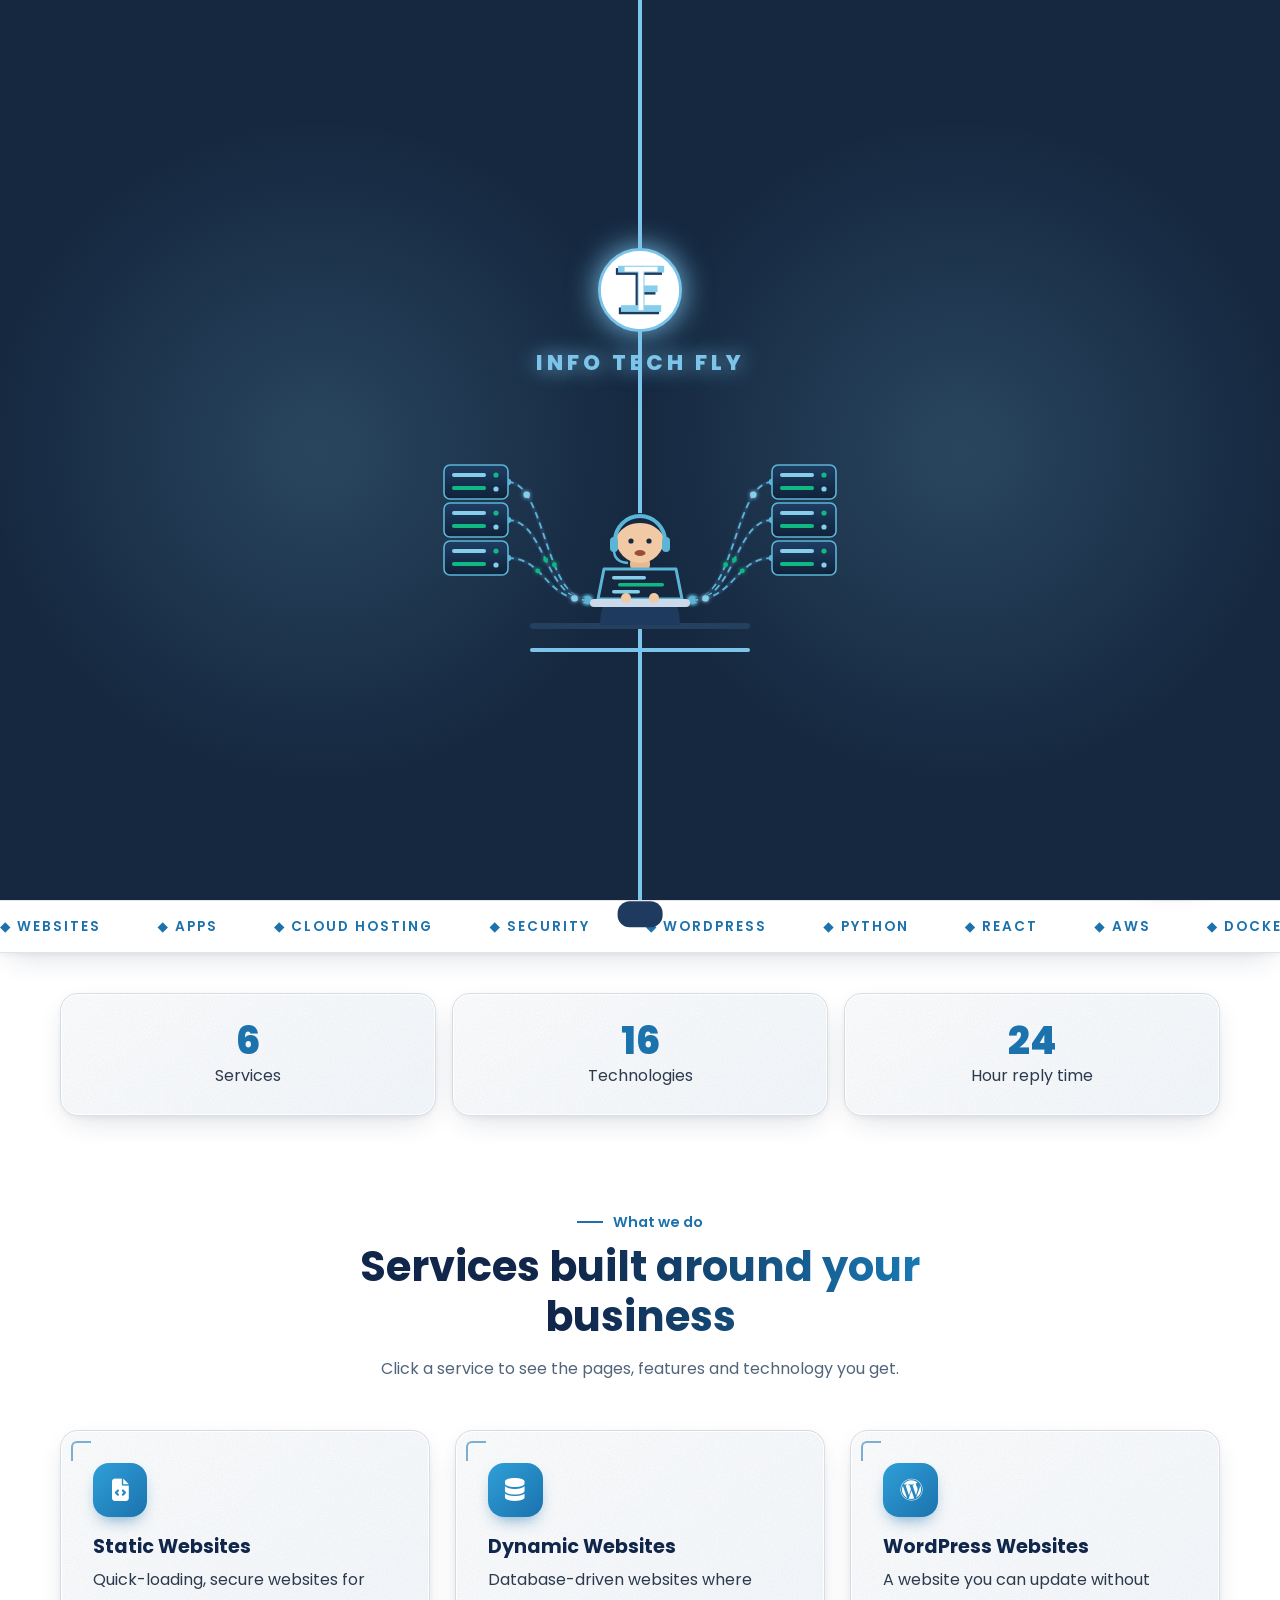
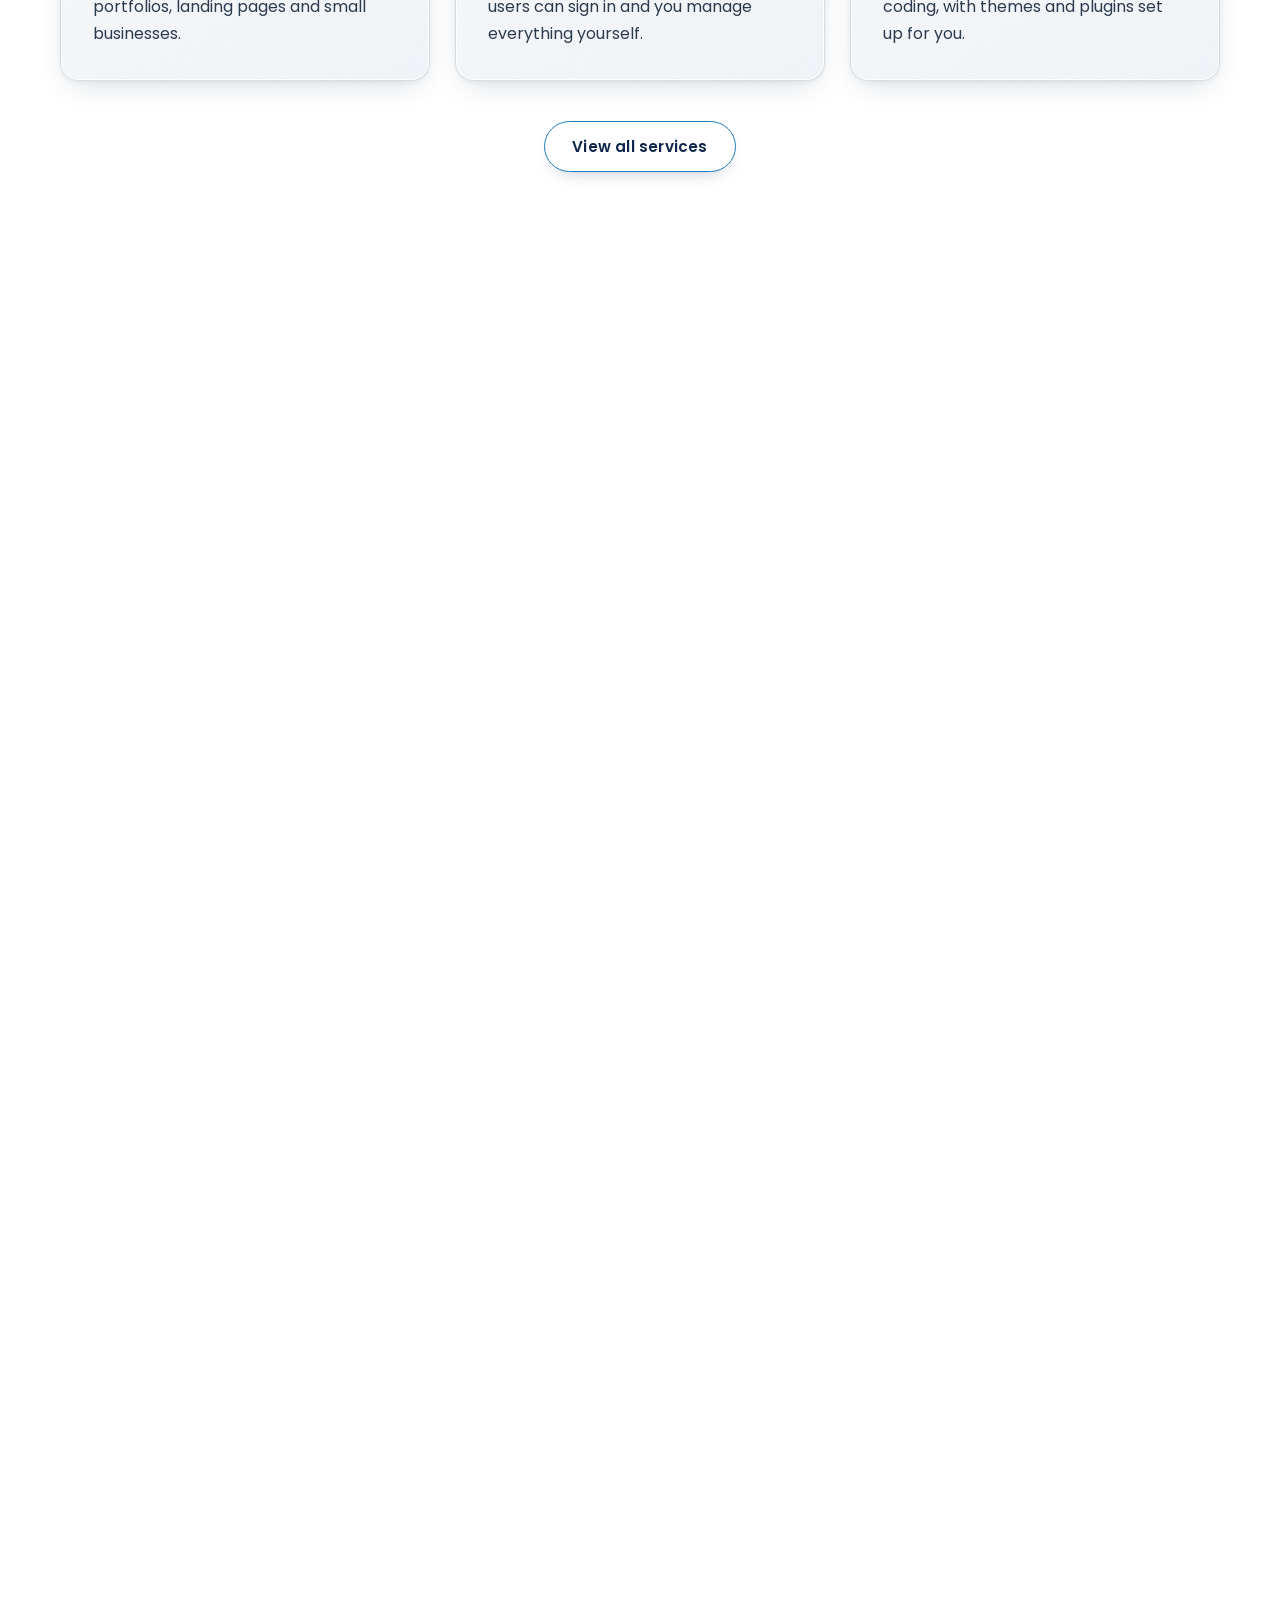
==== commit 65715837: "Update code." ====
--- a/index.html
+++ b/index.html
@@ -11,7 +11,7 @@
     gtag('config', 'G-BWQW6Z6Z4K');
   </script>
   <meta name="viewport" content="width=device-width, initial-scale=1, viewport-fit=cover">
-  <title>Info Tech Fly | Web Development, Hosting & Security</title>
+  <title>Info Tech Fly</title>
   <meta name="description" content="Info Tech Fly builds websites, web apps and software, and handles cloud hosting, cybersecurity and maintenance. Free online tools and a free quote within 24 hours.">
   <meta name="theme-color" content="#1E3A5F">
   <meta name="keywords" content="web development, website design, WordPress development, web app development, software development, cloud hosting, AWS deployment, cybersecurity, website security, malware removal, SSL, website maintenance, free online tools, Info Tech Fly, India">
